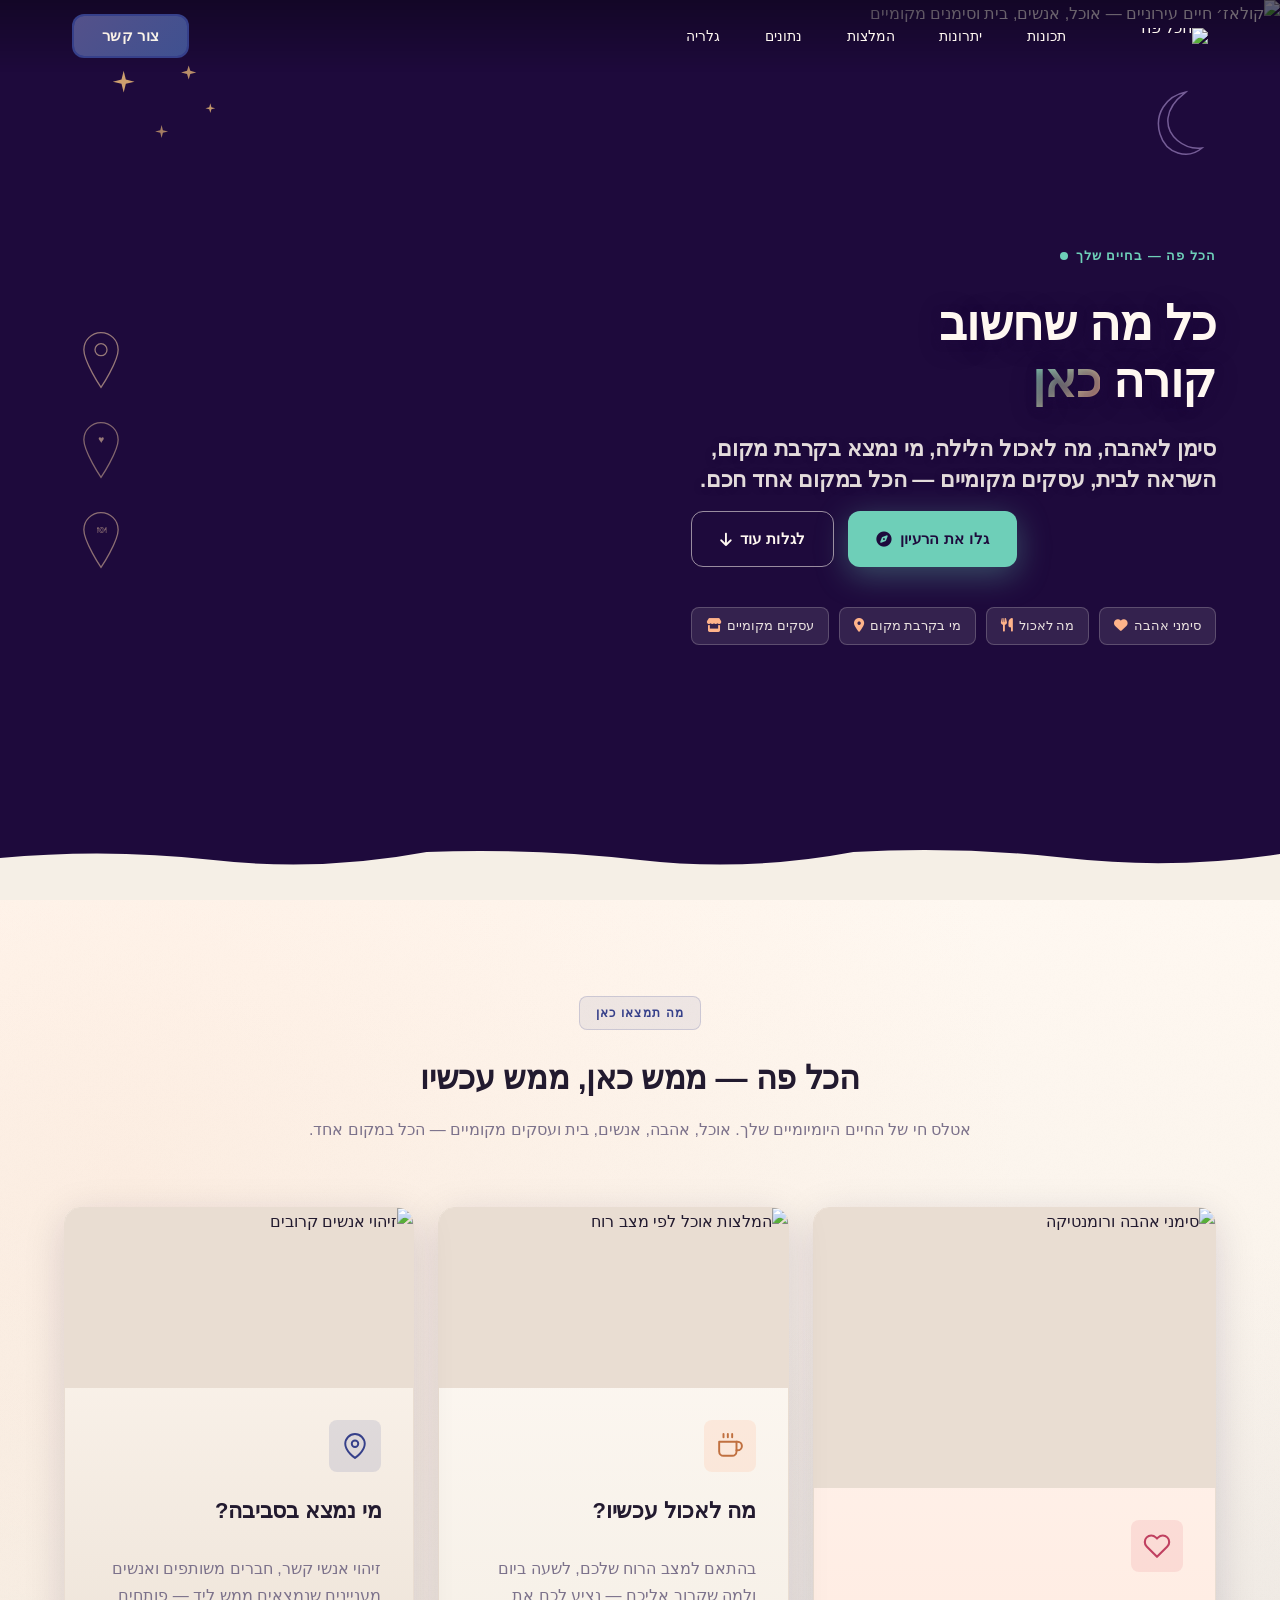
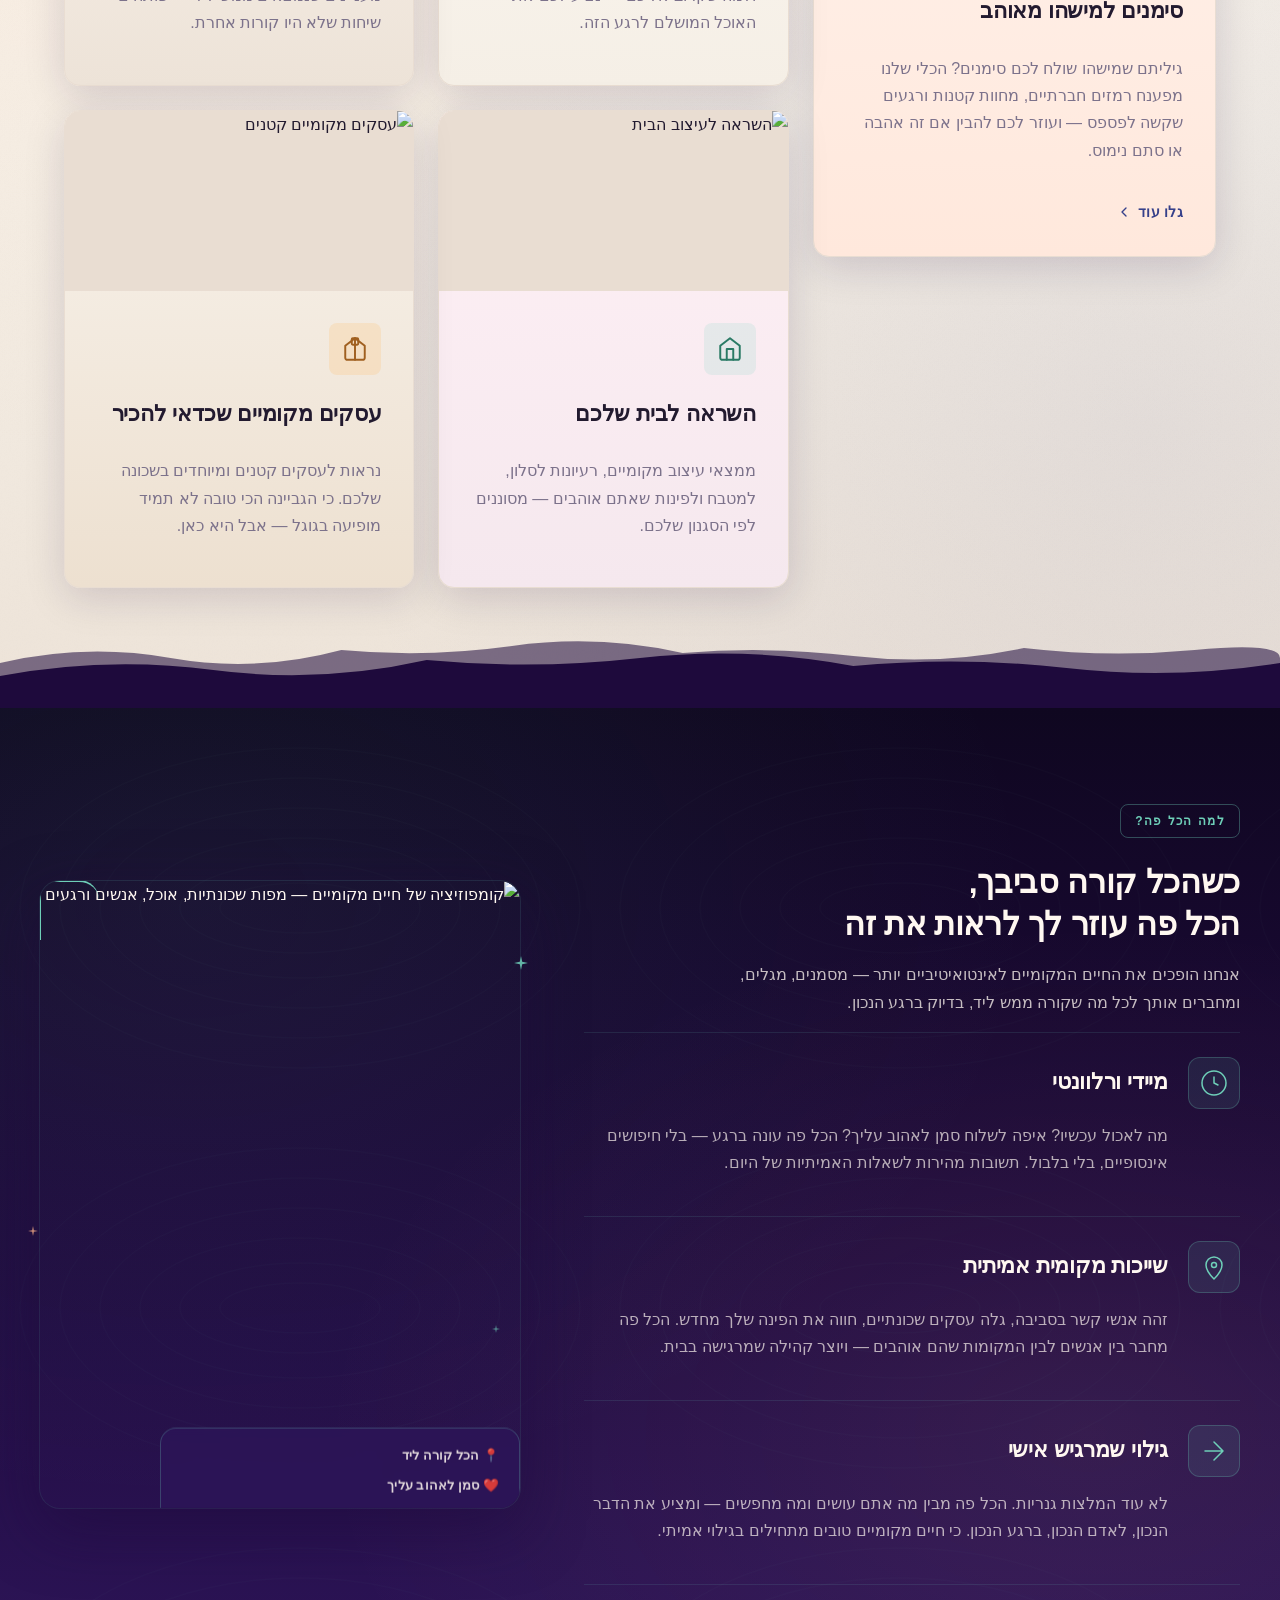
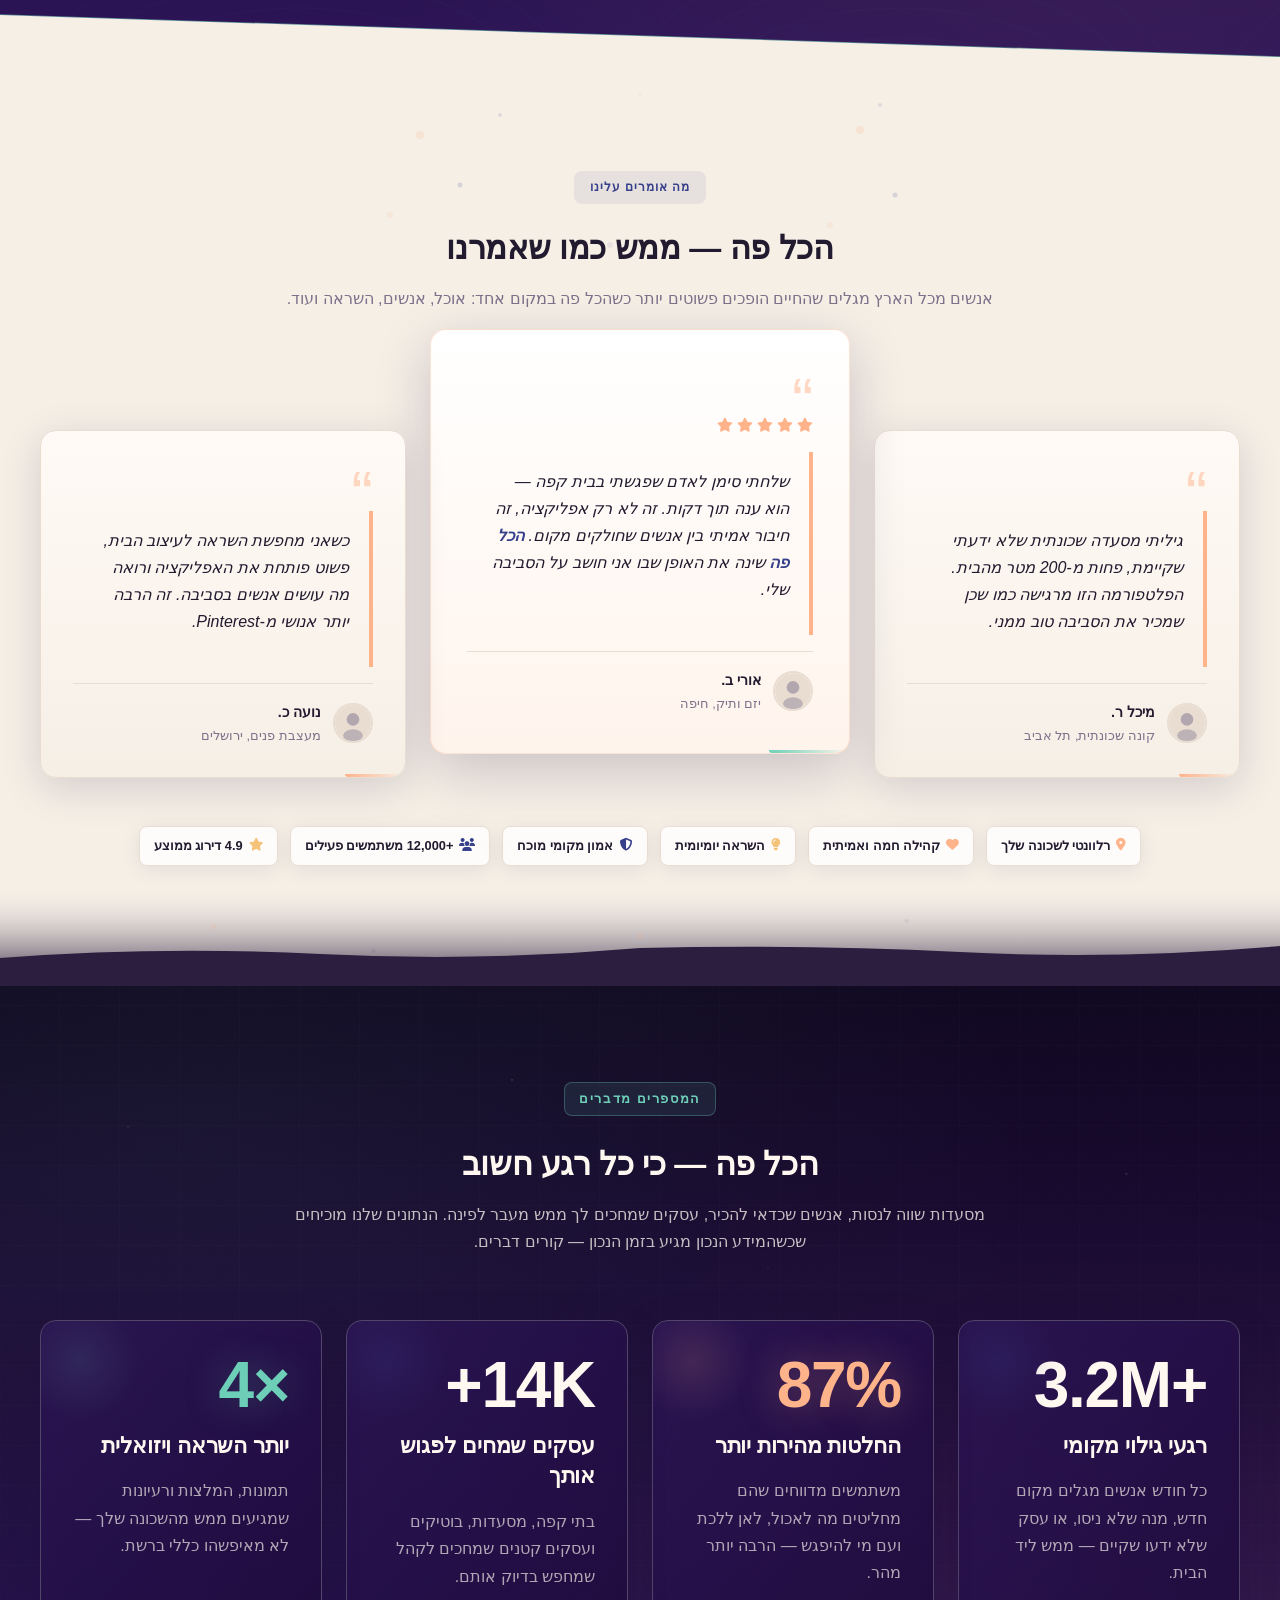
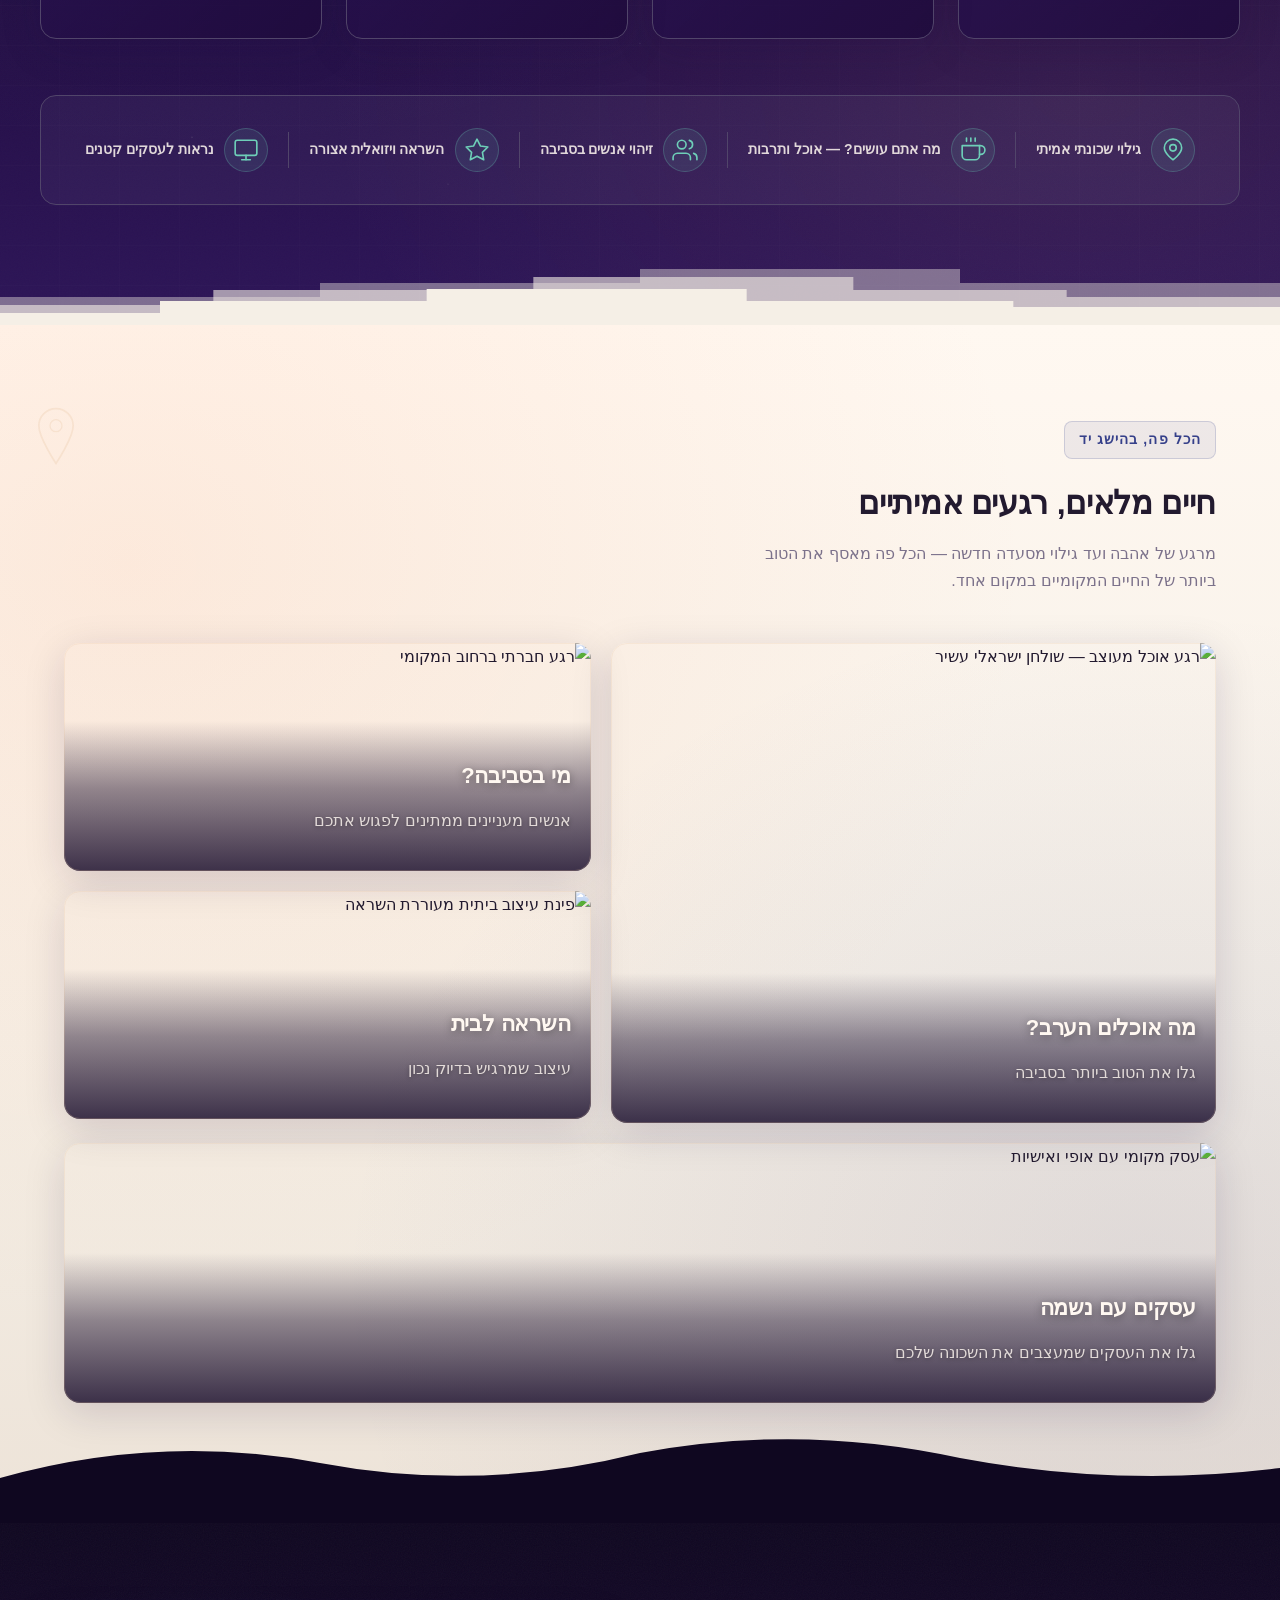
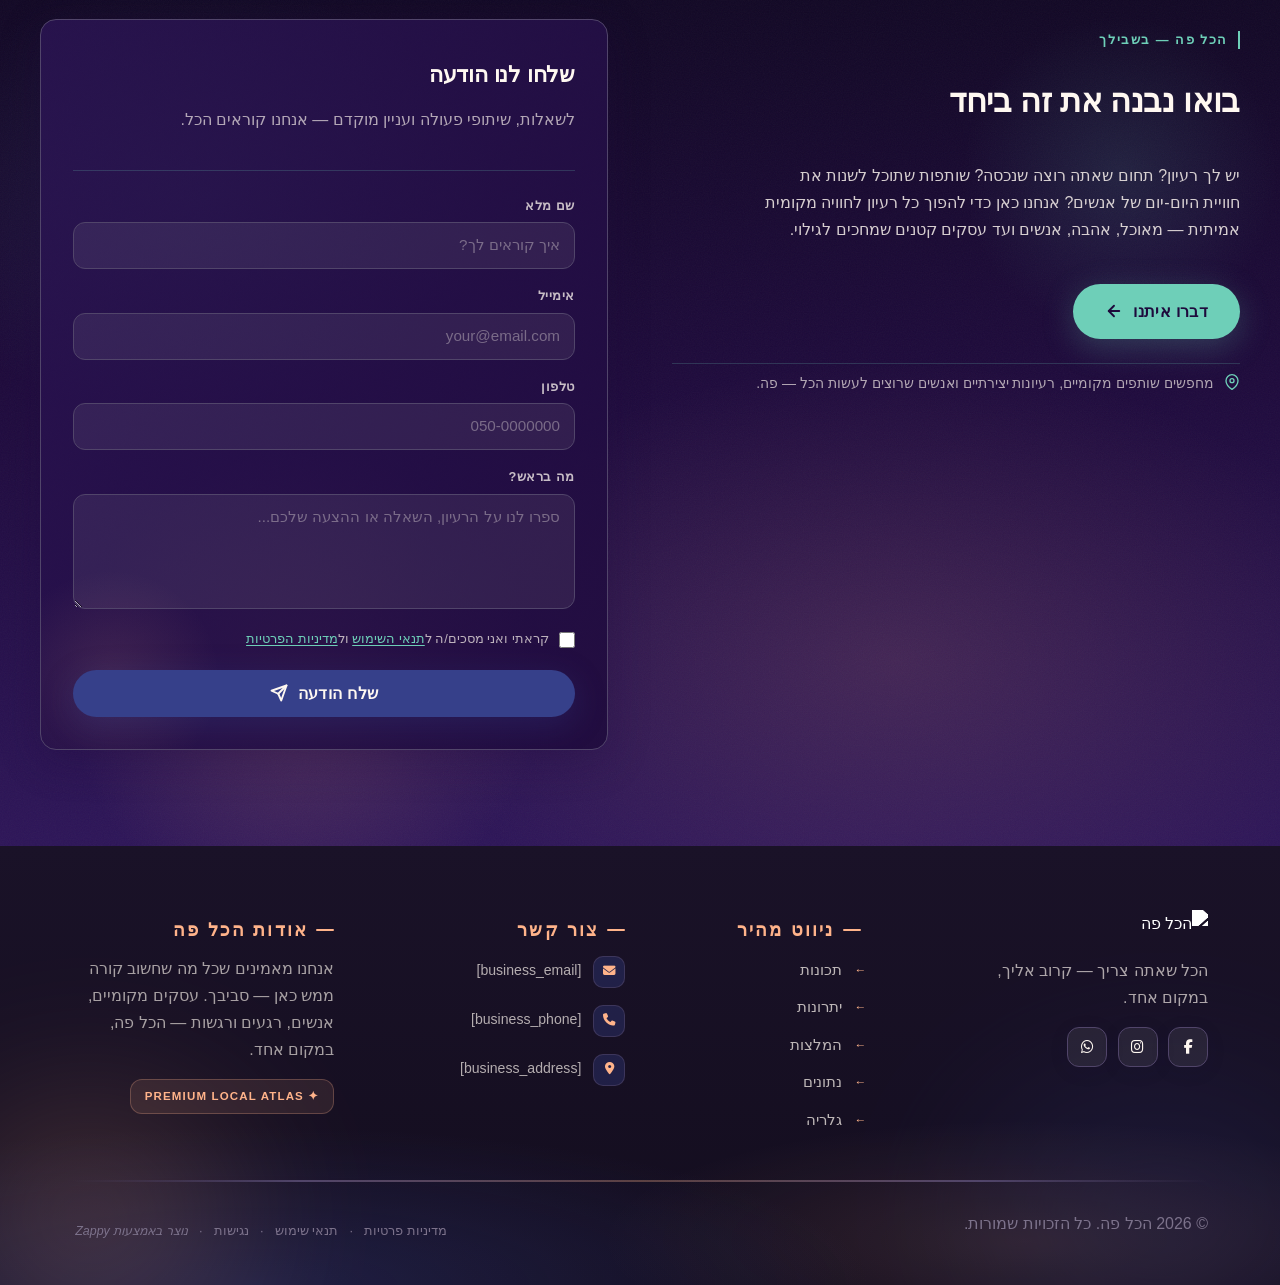
==== index.html @ 8e603d27 "Background sync: Progressive GitHub Sync" ====
<!DOCTYPE html>
<html lang="he" dir="rtl">
<head>
    <meta charset="UTF-8">
    <meta name="viewport" content="width=device-width, initial-scale=1.0">
    <meta name="robots" content="index, follow">
    <title>הכל פה — הכל פה</title>
    <meta name="description" content="אתר להכל
סימן למישהו מאוהב,מה לאכול,זיהוי אנשי קשר במקום וכ&#39;. אני רוצה שאתה תיצור עוד ותציע לי תוך כדי רעיונות">
    <meta name="keywords" content="הכל פה, אוכל?, מה אתם עושים?">
    
    <!-- Favicons -->
    <link rel="icon" type="image/x-icon" href="/assets/favicon.ico">
    <link rel="icon" type="image/png" sizes="16x16" href="/assets/favicon-16x16.png">
    <link rel="icon" type="image/png" sizes="32x32" href="/assets/favicon-32x32.png">
    <link rel="icon" type="image/png" sizes="48x48" href="/assets/favicon-48x48.png">
    <link rel="icon" type="image/png" sizes="192x192" href="/assets/favicon-192x192.png">
    <link rel="icon" type="image/png" sizes="512x512" href="/assets/favicon-512x512.png">
    <link rel="apple-touch-icon" href="/assets/apple-touch-icon.png">
    <!-- Zappy Analytics -->
<script>
(function() {
  'use strict';
  
  // Configuration
  var config = {
    websiteId: '3ecb9924-4bbe-4859-95a1-dbf3483f1b1d',
    apiUrl: 'https://api.zappy5.com/api/analytics/track',
    sessionDuration: 30 * 60 * 1000, // 30 minutes
    visitorDuration: 30 * 24 * 60 * 60 * 1000, // 30 days
    trackPageViews: true,
    trackClicks: true,
    trackFormSubmissions: true
  };
  
  // Generate or retrieve persistent visitor ID (30 days)
  function getVisitorId() {
    var visitorKey = 'zappy_visitor_' + config.websiteId;
    var visitor = null;
    
    try {
      visitor = localStorage.getItem(visitorKey);
      if (visitor) {
        var visitorData = JSON.parse(visitor);
        var now = Date.now();
        
        // Check if visitor ID is still valid (30 days)
        if (now - visitorData.created < config.visitorDuration) {
          // Update last seen timestamp
          visitorData.lastSeen = now;
          localStorage.setItem(visitorKey, JSON.stringify(visitorData));
          return visitorData.id;
        }
      }
    } catch (e) {
      console.warn('Zappy Analytics: LocalStorage not available');
    }
    
    // Generate new visitor ID
    var newVisitorId = 'zv_' + Date.now() + '_' + Math.random().toString(36).substr(2, 9);
    
    try {
      localStorage.setItem(visitorKey, JSON.stringify({
        id: newVisitorId,
        created: Date.now(),
        lastSeen: Date.now()
      }));
    } catch (e) {
      // Continue without local storage
    }
    
    return newVisitorId;
  }
  
  // Generate or retrieve session ID (30 minutes)
  function getSessionId() {
    var sessionKey = 'zappy_session_' + config.websiteId;
    var session = null;
    
    try {
      session = sessionStorage.getItem(sessionKey);
      if (session) {
        var sessionData = JSON.parse(session);
        var now = Date.now();
        
        // Check if session is still valid
        if (now - sessionData.timestamp < config.sessionDuration) {
          // Update timestamp
          sessionData.timestamp = now;
          sessionStorage.setItem(sessionKey, JSON.stringify(sessionData));
          return sessionData.id;
        }
      }
    } catch (e) {
      console.warn('Zappy Analytics: SessionStorage not available');
    }
    
    // Generate new session ID
    var newSessionId = 'zs_' + Date.now() + '_' + Math.random().toString(36).substr(2, 9);
    
    try {
      sessionStorage.setItem(sessionKey, JSON.stringify({
        id: newSessionId,
        timestamp: Date.now()
      }));
    } catch (e) {
      // Continue without session storage
    }
    
    return newSessionId;
  }
  
  var visitorId = getVisitorId();
  var sessionId = getSessionId();
  
  // Track an event
  function trackEvent(eventType, data) {
    data = data || {};
    
    var eventData = {
      website_id: config.websiteId,
      event_type: eventType,
      page_path: window.location.pathname,
      referrer: document.referrer || 'direct',
      visitor_id: visitorId,
      session_id: sessionId,
      metadata: data
    };
    
    // Use sendBeacon if available (better for page unload events)
    if (navigator.sendBeacon) {
      var blob = new Blob([JSON.stringify(eventData)], { type: 'application/json' });
      navigator.sendBeacon(config.apiUrl, blob);
    } else {
      // Fallback to fetch
      fetch(config.apiUrl, {
        method: 'POST',
        headers: {
          'Content-Type': 'application/json'
        },
        body: JSON.stringify(eventData),
        keepalive: true
      }).catch(function(error) {
        console.warn('Zappy Analytics: Failed to track event', error);
      });
    }
  }
  
  // Track page view
  if (config.trackPageViews) {
    trackEvent('pageview', {
      title: document.title,
      url: window.location.href
    });
  }
  
  // Track clicks on important elements
  if (config.trackClicks) {
    document.addEventListener('click', function(e) {
      var target = e.target;
      
      // Track button clicks (counted as actions)
      if (target.tagName === 'BUTTON' || target.closest('button')) {
        var button = target.tagName === 'BUTTON' ? target : target.closest('button');
        trackEvent('click', {
          element: 'button',
          text: button.textContent.trim().substring(0, 100),
          id: button.id || null,
          class: button.className || null
        });
      }
      
      // Track link clicks (navigation - not counted as actions)
      else if (target.tagName === 'A' || target.closest('a')) {
        var link = target.tagName === 'A' ? target : target.closest('a');
        trackEvent('navigation', {
          element: 'link',
          text: link.textContent.trim().substring(0, 100),
          href: link.href,
          external: link.hostname !== window.location.hostname
        });
      }
    }, true);
  }
  
  // Track form submissions
  if (config.trackFormSubmissions) {
    document.addEventListener('submit', function(e) {
      var form = e.target;
      
      trackEvent('form_submit', {
        form_id: form.id || null,
        form_name: form.name || null,
        form_action: form.action || null,
        form_method: form.method || 'GET'
      });
    }, true);
  }
  
  // Track time on page (send on page unload)
  var pageLoadTime = Date.now();
  
  window.addEventListener('beforeunload', function() {
    var timeOnPage = Math.floor((Date.now() - pageLoadTime) / 1000); // in seconds
    
    trackEvent('page_unload', {
      time_on_page: timeOnPage,
      page_path: window.location.pathname
    });
  });
  
  // Expose tracking function globally for custom events
  window.zappyAnalytics = {
    track: trackEvent,
    getVisitorId: function() { return visitorId; },
    getSessionId: function() { return sessionId; }
  };
  
})();
</script>
<!-- End Zappy Analytics -->
    <meta property="og:title" content="הכל פה — הכל פה">
    <meta property="og:description" content="אתר להכל
סימן למישהו מאוהב,מה לאכול,זיהוי אנשי קשר במקום וכ&#39;. אני רוצה שאתה תיצור עוד ותציע לי תוך כדי רעיונות">
    <meta name="twitter:card" content="summary_large_image">
    <meta name="twitter:title" content="הכל פה — הכל פה">
    <meta name="twitter:description" content="אתר להכל
סימן למישהו מאוהב,מה לאכול,זיהוי אנשי קשר במקום וכ&#39;. אני רוצה שאתה תיצור עוד ותציע לי תוך כדי רעיונות">
    <meta property="og:type" content="website">
  <meta property="og:locale" content="he_IL">
  
  
  
  
  
  <link rel="stylesheet" href="https://cdnjs.cloudflare.com/ajax/libs/font-awesome/6.4.0/css/all.min.css">

    <!-- Favicons -->
    <link rel="icon" type="image/x-icon" href="/assets/favicon.ico">
    <link rel="icon" type="image/png" sizes="16x16" href="/assets/favicon-16x16.png">
    <link rel="icon" type="image/png" sizes="32x32" href="/assets/favicon-32x32.png">
    <link rel="icon" type="image/png" sizes="48x48" href="/assets/favicon-48x48.png">
    <link rel="icon" type="image/png" sizes="192x192" href="/assets/favicon-192x192.png">
    <link rel="icon" type="image/png" sizes="512x512" href="/assets/favicon-512x512.png">
    <link rel="apple-touch-icon" href="/assets/apple-touch-icon.png">
    <!-- Cookie Consent -->
    <link rel="stylesheet" href="https://cdn.jsdelivr.net/npm/vanilla-cookieconsent@3/dist/cookieconsent.css">
    <script src="https://cdn.jsdelivr.net/npm/vanilla-cookieconsent@3/dist/cookieconsent.umd.js"></script>
    <!-- Mickidum Accessibility Toolbar -->
    <script src="https://cdn.jsdelivr.net/gh/mickidum/acc_toolbar/acctoolbar/acctoolbar.min.js"></script>
    <link rel="stylesheet" href="/styles.css">

    <style id="zappy-dropdown-submenu-styles">
      /* ========== DESKTOP DROPDOWN SUBMENU STYLES ========== */
      /* Base styles for dropdown submenus - parent must be positioned */
      .nav-menu li:has(.sub-menu), nav li:has(.sub-menu), .navbar li:has(.sub-menu), #navMenu li:has(.sub-menu) { position: relative; }
      /* Submenu base - hidden by default */
      .nav-menu .sub-menu, nav .sub-menu, .navbar .sub-menu, #navMenu .sub-menu { display: block !important; position: absolute !important; top: 100%; left: 0; min-width: 220px; background: white; border-radius: 8px; box-shadow: 0 8px 25px rgba(0,0,0,0.15); padding: 8px 0; opacity: 0; visibility: hidden; transform: translateY(10px); transition: all 0.3s ease; z-index: 1000; list-style: none; pointer-events: none; }
      /* CRITICAL: Desktop hover styles to show dropdown */
      .nav-menu li:hover > .sub-menu, nav li:hover > .sub-menu, .navbar li:hover > .sub-menu, #navMenu li:hover > .sub-menu { opacity: 1 !important; visibility: visible !important; transform: translateY(0) !important; pointer-events: auto !important; }
      /* Submenu item styling */
      .sub-menu li { list-style: none; margin: 0; padding: 0; }
      .sub-menu a { display: block !important; padding: 10px 16px !important; color: var(--text-dark, #333) !important; font-weight: 500; text-decoration: none; white-space: nowrap; transition: background-color 0.2s; }
      .sub-menu .zappy-nav-child > a { padding-left: 28px !important; font-size: 0.9em !important; opacity: 0.85 !important; }
      [dir="rtl"] .sub-menu .zappy-nav-child > a, html[lang="he"] .sub-menu .zappy-nav-child > a, html[lang="ar"] .sub-menu .zappy-nav-child > a { padding-left: 10px !important; padding-right: 28px !important; }
      .sub-menu .zappy-nav-parent > a { font-weight: 600 !important; }
      .sub-menu a:hover { background-color: #f5f5f5; }
      /* RTL (Hebrew/Arabic) dropdown positioning */
      [dir="rtl"] .nav-menu .sub-menu, [dir="rtl"] nav .sub-menu, [dir="rtl"] .navbar .sub-menu, html[lang="he"] .nav-menu .sub-menu, html[lang="he"] nav .sub-menu, html[lang="he"] .navbar .sub-menu, html[lang="ar"] .nav-menu .sub-menu, html[lang="ar"] nav .sub-menu, html[lang="ar"] .navbar .sub-menu { left: auto !important; right: 0 !important; }
      /* Hide empty dropdown menus (exclude catalog sub-menus that use <a> children instead of <li>) */
      .sub-menu:empty, .sub-menu:not(:has(li:not(.zappy-hidden-menu-item))):not(:has(> a)), .sub-menu:not(:has(li)):not(:has(> a)) { display: none !important; opacity: 0 !important; visibility: hidden !important; pointer-events: none !important; }
      /* Desktop: show submenu on Menu Group hover */
      li:has(.menu-group-title):hover > .sub-menu { opacity: 1 !important; visibility: visible !important; transform: translateY(0) !important; pointer-events: auto !important; }
      /* Menu Group title styling */
      .nav-menu > li > .menu-group-title, #navMenu > li > .menu-group-title { display: inline-block; padding: 0.5rem 1rem; cursor: default; user-select: none; }
      
      /* ========== MOBILE SUBMENU STYLES ========== */
      @media (max-width: 768px) {
        .nav-menu .sub-menu, nav .sub-menu, .navbar .sub-menu, #navMenu .sub-menu { position: static !important; transform: none !important; box-shadow: none !important; background: transparent !important; max-height: 0; overflow: hidden; opacity: 0; visibility: hidden; transition: max-height 0.3s ease, opacity 0.3s ease; padding: 0 !important; border-radius: 0 !important; }
        .navbar .sub-menu.mobile-expanded, .nav-menu .sub-menu.mobile-expanded, #navMenu .sub-menu.mobile-expanded { max-height: none !important; overflow-y: visible !important; opacity: 1 !important; visibility: visible !important; padding: 8px 0 8px 16px !important; }
        [dir="rtl"] .sub-menu.mobile-expanded, html[lang="he"] .sub-menu.mobile-expanded { padding: 8px 16px 8px 0 !important; }
        /* Disable hover behavior on mobile */
        .nav-menu li:hover > .sub-menu, nav li:hover > .sub-menu, .navbar li:hover > .sub-menu, #navMenu li:hover > .sub-menu { opacity: 0; visibility: hidden; pointer-events: none; }
        .nav-menu li > .sub-menu.mobile-expanded, nav li > .sub-menu.mobile-expanded, .navbar li > .sub-menu.mobile-expanded, #navMenu li > .sub-menu.mobile-expanded { opacity: 1 !important; visibility: visible !important; pointer-events: auto !important; }
        .nav-menu li:has(.sub-menu), nav li:has(.sub-menu), .navbar li:has(.sub-menu), #navMenu li:has(.sub-menu) { display: flex !important; flex-wrap: wrap !important; align-items: center !important; position: relative !important; min-height: 44px !important; }
        .nav-menu li:has(.sub-menu) > a, nav li:has(.sub-menu) > a, .navbar li:has(.sub-menu) > a, #navMenu li:has(.sub-menu) > a { flex: 1 !important; min-width: 0 !important; }
        .nav-menu li:has(.sub-menu) > .menu-group-title, nav li:has(.sub-menu) > .menu-group-title, .navbar li:has(.sub-menu) > .menu-group-title, #navMenu li:has(.sub-menu) > .menu-group-title { flex: 1 !important; min-width: 0 !important; padding: 0 !important; line-height: inherit !important; }
        .nav-menu li:has(.sub-menu) > .sub-menu, nav li:has(.sub-menu) > .sub-menu, .navbar li:has(.sub-menu) > .sub-menu, #navMenu li:has(.sub-menu) > .sub-menu { flex-basis: 100% !important; width: 100% !important; }
        .nav-menu li:has(.sub-menu) > a [class*="chevron"], .nav-menu li:has(.sub-menu) > a [class*="arrow"], .nav-menu li:has(.sub-menu) > a .fa-chevron-down, .nav-menu li:has(.sub-menu) > a .fa-angle-down, nav li:has(.sub-menu) > a [class*="chevron"], nav li:has(.sub-menu) > a [class*="arrow"], #navMenu li:has(.sub-menu) > a [class*="chevron"], #navMenu li:has(.sub-menu) > a [class*="arrow"] { display: none !important; visibility: hidden !important; }
        .mobile-submenu-toggle { display: flex !important; align-items: center !important; justify-content: center !important; width: 44px !important; height: auto !important; background: transparent !important; border: none !important; cursor: pointer !important; color: var(--text-dark) !important; position: static !important; flex-shrink: 0 !important; align-self: stretch !important; z-index: 2 !important; padding: 0 !important; margin: 0 !important; }
        .mobile-submenu-toggle::after { content: '' !important; width: 0 !important; height: 0 !important; border-left: 6px solid transparent !important; border-right: 6px solid transparent !important; border-top: 7px solid currentColor !important; transition: transform 0.3s ease !important; }
        .mobile-submenu-toggle.expanded::after { transform: rotate(180deg) !important; }
        .sub-menu a { padding: 10px 0 !important; display: block !important; color: var(--text-dark) !important; white-space: normal !important; }
        .sub-menu .zappy-nav-child > a { padding-left: 28px !important; font-size: 0.9em !important; opacity: 0.85 !important; }
        [dir="rtl"] .sub-menu .zappy-nav-child > a, html[lang="he"] .sub-menu .zappy-nav-child > a, html[lang="ar"] .sub-menu .zappy-nav-child > a { padding-left: 0 !important; padding-right: 28px !important; }
        .sub-menu .zappy-nav-parent > a { font-weight: 600 !important; }
        .nav-menu.active, #navMenu.active { max-width: 100vw !important; overflow-x: hidden !important; box-sizing: border-box !important; }
        .navbar .sub-menu li a, nav.navbar .sub-menu li a, .zappy-products-dropdown .sub-menu a { color: var(--text-dark) !important; }
      }
      @media (min-width: 769px) { .mobile-submenu-toggle { display: none !important; } }
    </style>

    <style id="zappy-widget-visibility">
      #mic-access-tool-general-button, .mic-access-tool-general-button,
      #mic-init-access-tool .mic-access-tool-general-button, #mic-init-access-tool #mic-access-tool-general-button,
      ._access-icon, #mic-access-tool-box, .mic-access-tool-box,
      #mic-init-access-tool #mic-access-tool-box, div[id*="mic-access-tool-box"], ._access-menu {
        display: none !important; visibility: hidden !important; opacity: 0 !important; pointer-events: none !important;
      }
    </style>
</head>
<body>

  <nav class="navbar" dir="rtl">
  <button class="mobile-toggle" id="mobileToggle" aria-label="Menu">
    <svg class="hamburger-icon" width="24" height="24" viewBox="0 0 24 24" fill="none">
      <path d="M3 12h18M3 6h18M3 18h18" stroke="currentColor" stroke-width="2" stroke-linecap="round"></path>
    </svg>
    <svg class="close-icon" width="24" height="24" viewBox="0 0 24 24" fill="none" style="display: none;">
      <path d="M18 6L6 18M6 6l12 12" stroke="currentColor" stroke-width="2" stroke-linecap="round"></path>
    </svg>
  </button>

  <button class="phone-header-btn" data-phone="[business_phone]" aria-label="Call">
    <svg width="20" height="20" viewBox="0 0 24 24" fill="currentColor">
      <path d="M22 16.92v3a2 2 0 0 1-2.18 2 19.79 19.79 0 0 1-8.63-3.07 19.5 19.5 0 0 1-6-6 19.79 19.79 0 0 1-3.07-8.67A2 2 0 0 1 4.11 2h3a2 2 0 0 1 2 1.72 12.84 12.84 0 0 0 .7 2.81 2 2 0 0 1-.45 2.11L8.09 9.91a16 16 0 0 0 6 6l1.27-1.27a2 2 0 0 1 2.11-.45 12.84 12.84 0 0 0 2.81.7A2 2 0 0 1 22 16.92z"></path>
    </svg>
  </button>

  <div class="nav-container">
    <div class="nav-right-group"><div class="nav-brand">
      <a href="/" class="logo-link">
        <img src="/assets/general-logo.webp" alt="הכל פה" class="logo">
      </a>
    </div><ul class="nav-menu" id="navMenu"><li><a href="#features">תכונות</a></li><li><a href="#benefits">יתרונות</a></li><li><a href="#testimonials">המלצות</a></li><li><a href="#stats">נתונים</a></li><li><a href="#gallery">גלריה</a></li></ul></div>

    

    <div class="nav-cta-container">
      <a href="#cta" class="nav-cta-btn">צור קשר</a>
    </div>
  </div>
</nav>
<script>

// Navbar Mobile Menu Toggle and Contrast Fix
(function() {
  // Use 'load' event instead of 'DOMContentLoaded' to ensure we run AFTER all other scripts
  window.addEventListener('load', function() {
    
    // FIX MOBILE BUTTON CONTRAST
    // Detect navbar background color and apply contrasting color to mobile buttons
    const navbar = document.querySelector('.navbar, nav, header');
    if (!navbar) {
      console.log('[Navbar] Navbar element not found');
      return;
    }
    
    // DECLARE VARIABLES EARLY to avoid Temporal Dead Zone errors
    // These are used in multiple places below
    let mobileToggle = document.getElementById('mobileToggle') ||
                       document.querySelector('.mobile-toggle') ||
                       document.querySelector('.hamburger') ||
                       document.querySelector('.hamburger-menu') ||
                       document.querySelector('.menu-toggle') ||
                       document.querySelector('.burger-menu') ||
                       document.querySelector('[aria-label="Menu"]') ||
                       document.querySelector('[aria-label="תפריט"]');
    
    const phoneBtn = document.querySelector('.phone-header-btn');
    
    const computedStyle = window.getComputedStyle(navbar);
    let bgColor = computedStyle.backgroundColor;
    
    console.log('[Navbar] Initial navbar background:', bgColor);
    
    // Check if background is transparent or rgba with 0 alpha
    const isTransparent = bgColor === 'transparent' || 
                         bgColor === 'rgba(0, 0, 0, 0)' ||
                         (bgColor.startsWith('rgba') && bgColor.includes(', 0)'));
    
    if (isTransparent) {
      // Check for background-image or gradient
      const bgImage = computedStyle.backgroundImage;
      if (bgImage && bgImage !== 'none') {
        console.log('[Navbar] Navbar has background image/gradient, using dark text');
        bgColor = 'rgb(240, 240, 240)'; // Assume light background
      } else {
        // Transparent navbar - check body background
        const bodyBg = window.getComputedStyle(document.body).backgroundColor;
        console.log('[Navbar] Navbar transparent, using body background:', bodyBg);
        bgColor = bodyBg;
      }
    }
    
    // Calculate luminance to determine if background is light or dark
    const rgb = bgColor.match(/\d+/g);
    if (rgb && rgb.length >= 3) {
      const r = parseInt(rgb[0]);
      const g = parseInt(rgb[1]);
      const b = parseInt(rgb[2]);
      const luminance = (0.299 * r + 0.587 * g + 0.114 * b) / 255;
      
      // Mobile button colors are set by Claude's AI-generated CSS (same as .nav-menu a)
      // No dynamic color overrides needed - colors come from the generated navbar CSS
      console.log('[Navbar] Mobile button colors preserved from Claude CSS (luminance:', luminance.toFixed(2) + ')');
      
      // FIX ICON SIZES - Ensure SVGs are properly sized and visible
      // INJECT CRITICAL CSS TO OVERRIDE ANY CONFLICTING RULES
      const criticalCSS = document.createElement('style');
      criticalCSS.id = 'zappy-mobile-nav-fix';
      const htmlLang = document.documentElement.lang || 'en';
      const htmlDir = document.documentElement.dir || 'ltr';
      // Check both dir attribute AND lang for RTL detection
      // dir="rtl" is the most reliable indicator
      const isRTL = htmlDir === 'rtl' || htmlLang === 'he' || htmlLang === 'ar';
      
      criticalCSS.textContent = `
        /* Hide mobile buttons on desktop, show only on mobile */
        @media (min-width: 769px) {
          .mobile-toggle,
          .phone-header-btn {
            display: none !important;
          }
        }
        
        /* Show and position mobile buttons correctly on mobile */
        @media (max-width: 768px) {
          .mobile-toggle,
          .phone-header-btn {
            position: absolute !important;
            top: 50% !important;
            transform: translateY(-50%) !important;
            z-index: 1001 !important;
            display: flex !important;
            align-items: center !important;
            justify-content: center !important;
            width: 36px !important;
            height: 36px !important;
            border-radius: 50% !important;
            border: none !important;
            cursor: pointer !important;
            padding: 6px !important;
            background: none !important;
            color: var(--nav-text, var(--text-dark)) !important;
          }
          
          /* LTR positioning (default): hamburger LEFT, phone RIGHT */
          html:not([dir="rtl"]):not([lang="he"]):not([lang="ar"]) .mobile-toggle,
          html[dir="ltr"] .mobile-toggle {
            left: 12px !important;
            right: auto !important;
          }
          html:not([dir="rtl"]):not([lang="he"]):not([lang="ar"]) .phone-header-btn,
          html[dir="ltr"] .phone-header-btn {
            right: 12px !important;
            left: auto !important;
          }
          
          /* RTL positioning: hamburger RIGHT, phone LEFT */
          html[dir="rtl"] .mobile-toggle,
          html[lang="he"] .mobile-toggle,
          html[lang="ar"] .mobile-toggle {
            right: 12px !important;
            left: auto !important;
          }
          html[dir="rtl"] .phone-header-btn,
          html[lang="he"] .phone-header-btn,
          html[lang="ar"] .phone-header-btn {
            left: 12px !important;
            right: auto !important;
          }
          
          /* CRITICAL: Ensure nav-container has min-height on mobile */
          /* All children are positioned absolutely/fixed on mobile, so height:auto collapses to 0 */
          .nav-container {
            min-height: 70px !important;
            position: relative !important;
          }
          
          /* Ensure SVG icons are properly sized and inherit color */
          .mobile-toggle svg,
          .phone-header-btn svg {
            width: 24px !important;
            height: 24px !important;
            /* Don't force display - let JavaScript control hamburger/close toggle */
          }
          
          /* Reset nav-cta-container on mobile - remove desktop box-shadow/padding */
          /* that creates a visible ghost box when CTA button is hidden */
          .nav-cta-container {
            box-shadow: none !important;
            padding: 0 !important;
          }
          
          /* Hide nav-cta-container entirely on mobile when there's no lang-switcher */
          /* (only the CTA button is inside, and it's hidden on mobile) */
          .nav-cta-container:not(:has(.lang-switcher)) {
            display: none !important;
          }
          
          /* CRITICAL: Prevent hero image fade gradient from bleeding over headline text */
          /* The .image-fade-gradient has bottom: -30px (extends below parent) */
          /* On mobile stacked layout, this overlaps the h1 text below the image */
          .hero-image-column {
            overflow: hidden !important;
          }
          .image-fade-gradient {
            bottom: 0 !important;
          }
          
          /* Hide desktop language switcher on mobile - hamburger menu handles it */
          /* High specificity to override stored CSS */
          .lang-switcher,
          .nav-cta-container .lang-switcher,
          .nav-container .lang-switcher,
          .navbar .lang-switcher,
          .navbar .nav-cta-container .lang-switcher {
            display: none !important;
          }
        }
      `;
      
      // Remove existing fix if present and inject new one
      const existing = document.getElementById('zappy-mobile-nav-fix');
      if (existing) existing.remove();
      document.head.appendChild(criticalCSS);
      
      console.log('[Navbar] Critical CSS injected for mobile nav positioning');
      
      // ONLY apply inline positioning styles on mobile viewport
      // On desktop, the CSS handles hiding these buttons with display: none
      // Inline styles were breaking desktop layout by overriding CSS
      const isMobileViewport = window.innerWidth <= 768;
      
      if (mobileToggle) {
        // Icon sizing applies to all viewports for consistency
        const hamburgerIcon = mobileToggle.querySelector('.hamburger-icon');
        const closeIcon = mobileToggle.querySelector('.close-icon');
        
        if (hamburgerIcon) {
          hamburgerIcon.style.setProperty('width', '24px', 'important');
          hamburgerIcon.style.setProperty('height', '24px', 'important');
          hamburgerIcon.style.setProperty('display', 'block', 'important'); // Show hamburger by default
        }
        if (closeIcon) {
          closeIcon.style.setProperty('width', '24px', 'important');
          closeIcon.style.setProperty('height', '24px', 'important');
          closeIcon.style.setProperty('display', 'none', 'important'); // Hide close icon by default
        }
        
        // ONLY set positioning inline styles on mobile
        if (isMobileViewport) {
          mobileToggle.style.setProperty('position', 'absolute', 'important');
          mobileToggle.style.setProperty('top', '50%', 'important');
          mobileToggle.style.setProperty('transform', 'translateY(-50%)', 'important');
          mobileToggle.style.setProperty('z-index', '1001', 'important');
          
          // Clear any inline left/right so CSS can take over based on html[dir]
          mobileToggle.style.removeProperty('left');
          mobileToggle.style.removeProperty('right');
          
          console.log('[Navbar] Mobile toggle positioning applied (mobile viewport)');
        } else {
          // On desktop, clear any positioning styles to let CSS handle it
          mobileToggle.style.removeProperty('position');
          mobileToggle.style.removeProperty('top');
          mobileToggle.style.removeProperty('transform');
          mobileToggle.style.removeProperty('z-index');
          mobileToggle.style.removeProperty('left');
          mobileToggle.style.removeProperty('right');
          console.log('[Navbar] Desktop viewport - cleared mobile toggle inline positioning');
        }
      }
      
      if (phoneBtn) {
        // Icon sizing applies to all viewports
        const phoneIcon = phoneBtn.querySelector('svg');
        if (phoneIcon) {
          phoneIcon.style.width = '24px';
          phoneIcon.style.height = '24px';
          phoneIcon.setAttribute('width', '24');
          phoneIcon.setAttribute('height', '24');
        }
        
        // ONLY set positioning inline styles on mobile
        if (isMobileViewport) {
          phoneBtn.style.setProperty('position', 'absolute', 'important');
          phoneBtn.style.setProperty('top', '50%', 'important');
          phoneBtn.style.setProperty('transform', 'translateY(-50%)', 'important');
          phoneBtn.style.setProperty('z-index', '1001', 'important');
          
          // Clear any inline left/right so CSS can take over based on html[dir]
          phoneBtn.style.removeProperty('left');
          phoneBtn.style.removeProperty('right');
          
          console.log('[Navbar] Phone button positioning applied (mobile viewport)');
        } else {
          // On desktop, clear any positioning styles to let CSS handle it
          phoneBtn.style.removeProperty('position');
          phoneBtn.style.removeProperty('top');
          phoneBtn.style.removeProperty('transform');
          phoneBtn.style.removeProperty('z-index');
          phoneBtn.style.removeProperty('left');
          phoneBtn.style.removeProperty('right');
          console.log('[Navbar] Desktop viewport - cleared phone button inline positioning');
        }
      }
    } else {
      console.log('[Navbar] Could not parse background color:', bgColor);
    }
    
    // MOBILE MENU TOGGLE
    // Re-query in case DOM changed (mobileToggle already declared at top of function)
    mobileToggle = document.getElementById('mobileToggle') ||
                   document.querySelector('.mobile-toggle') ||
                   document.querySelector('.hamburger') ||
                   document.querySelector('.hamburger-menu') ||
                   document.querySelector('.menu-toggle') ||
                   document.querySelector('.burger-menu') ||
                   document.querySelector('[aria-label="Menu"]') ||
                   document.querySelector('[aria-label="תפריט"]');
    
    // EXPANDED SEARCH: Find nav menu by ID or class
    const navMenu = document.getElementById('navMenu') ||
                  document.querySelector('.nav-menu') ||
                  document.querySelector('.nav-links') ||
                  document.querySelector('nav ul:not(.submenu)');
    
    if (!mobileToggle || !navMenu) {
      console.log('[Navbar] Mobile toggle or menu not found:', { toggle: !!mobileToggle, menu: !!navMenu });
      return;
    }
    
    // Ensure navMenu has ID for CSS targeting
    if (!navMenu.id) {
      navMenu.id = 'navMenu';
    }
    
    console.log('[Navbar] Initializing mobile menu...');
    
    // Remove any existing event listeners by cloning the button
    const newToggle = mobileToggle.cloneNode(true);
    mobileToggle.parentNode.replaceChild(newToggle, mobileToggle);
    
    // Toggle menu on button click - use newToggle now
    newToggle.addEventListener('click', function(e) {
      e.preventDefault();
      e.stopPropagation();
      
      const hamburgerIcon = this.querySelector('.hamburger-icon');
      const closeIcon = this.querySelector('.close-icon');
      const isActive = navMenu.classList.contains('active');
      
      if (isActive) {
        // Close menu
        navMenu.classList.remove('active');
        if (hamburgerIcon) hamburgerIcon.style.setProperty('display', 'block', 'important');
        if (closeIcon) closeIcon.style.setProperty('display', 'none', 'important');
        document.body.style.overflow = '';
        console.log('[Navbar] Menu closed');
      } else {
        // Open menu
        navMenu.classList.add('active');
        if (hamburgerIcon) hamburgerIcon.style.setProperty('display', 'none', 'important');
        if (closeIcon) closeIcon.style.setProperty('display', 'block', 'important');
        document.body.style.overflow = 'hidden';
        console.log('[Navbar] Menu opened');
      }
    });
    
    // Close menu when clicking nav links (but NOT dropdown toggles)
    const navLinks = navMenu.querySelectorAll('a');
    navLinks.forEach(function(link) {
      link.addEventListener('click', function() {
        // Don't close if it's a dropdown child (unless it's a real navigation link)
        if (this.getAttribute('href') === '#') return;
        
        const hamburgerIcon = newToggle.querySelector('.hamburger-icon');
        const closeIcon = newToggle.querySelector('.close-icon');
        
        navMenu.classList.remove('active');
        if (hamburgerIcon) hamburgerIcon.style.setProperty('display', 'block', 'important');
        if (closeIcon) closeIcon.style.setProperty('display', 'none', 'important');
        document.body.style.overflow = '';
        console.log('[Navbar] Menu closed (link clicked)');
      });
    });
    
    // DROPDOWN MENU TOGGLE (for mobile and touch devices)
    var dropdownToggles = navMenu.querySelectorAll('.dropdown-toggle');
    dropdownToggles.forEach(function(toggle) {
      toggle.addEventListener('click', function(e) {
        e.preventDefault();
        e.stopPropagation();
        var parent = this.closest('.nav-dropdown');
        if (!parent) return;
        
        // Close other open dropdowns at the same level
        var siblings = parent.parentNode.querySelectorAll('.nav-dropdown.open');
        siblings.forEach(function(sib) {
          if (sib !== parent) sib.classList.remove('open');
        });
        
        parent.classList.toggle('open');
        console.log('[Navbar] Dropdown toggled:', parent.classList.contains('open') ? 'open' : 'closed');
      });
    });
    
    // Close dropdowns when clicking outside
    document.addEventListener('click', function(e) {
      if (!e.target.closest('.nav-dropdown')) {
        var openDropdowns = document.querySelectorAll('.nav-dropdown.open');
        openDropdowns.forEach(function(dd) { dd.classList.remove('open'); });
      }
    });
    
    console.log('[Navbar] Dropdown handlers initialized for ' + dropdownToggles.length + ' dropdowns');
    
    // Phone button functionality (phoneBtn already declared at top of function)
    if (phoneBtn) {
      phoneBtn.addEventListener('click', function() {
        // Get phone number from placeholder in page or use default
        const phoneLinks = document.querySelectorAll('a[href^="tel:"]');
        const phoneNumber = phoneLinks.length > 0 
          ? phoneLinks[0].getAttribute('href').replace('tel:', '')
          : '[business_phone]';
        
        window.location.href = 'tel:' + phoneNumber;
        console.log('[Navbar] Phone button clicked');
      });
    }
    
    console.log('[Navbar] Mobile menu initialized successfully');
    
    // === WHATSAPP BUTTON VISIBILITY FIX ===
    // Ensure WhatsApp floating button is hidden on desktop and visible on mobile
    // IMPORTANT: Only target the floating button by its class, NOT generic wa.me links
    const handleWhatsAppVisibility = function() {
      const whatsappBtn = document.querySelector('.whatsapp-float');
      if (whatsappBtn) {
        const isDesktop = window.innerWidth >= 769;
        if (isDesktop) {
          whatsappBtn.style.setProperty('display', 'none', 'important');
          whatsappBtn.style.setProperty('visibility', 'hidden', 'important');
          whatsappBtn.style.setProperty('opacity', '0', 'important');
          whatsappBtn.style.setProperty('pointer-events', 'none', 'important');
          console.log('[WhatsApp] Button hidden on desktop');
        } else {
          whatsappBtn.style.removeProperty('display');
          whatsappBtn.style.removeProperty('visibility');
          whatsappBtn.style.removeProperty('opacity');
          whatsappBtn.style.removeProperty('pointer-events');
          console.log('[WhatsApp] Button visible on mobile');
        }
      }
    };
    
    // Run on load
    handleWhatsAppVisibility();
    
    // Run on resize with debouncing
    let resizeTimer;
    window.addEventListener('resize', function() {
      clearTimeout(resizeTimer);
      resizeTimer = setTimeout(handleWhatsAppVisibility, 100);
    });
  });
})();

</script>
  
  <main>
    <section id="hero" class="index-hero-section" data-layout-spec="בית-hero" dir="rtl" data-hero-type="fullscreen-scrim">

  <!-- Background Image Layer -->
  <div class="index-hero-bg-wrap" aria-hidden="true">
    <img data-hero-bg="true" class="index-hero-bg-img" data-placeholder="index-hero-image-1" data-context="Cinematic full-bleed collage of modern Israeli urban life: a vibrant city street at dusk with warm peach and indigo tones, showing a couple exchanging a note, street food vendors, people on phones discovering nearby locations, a cozy apartment window with home decor, and subtle map pin overlays — all blended into one rich, atmospheric realistic scene with a midnight plum-to-indigo color cast and warm peach highlights" width="1200" height="700" src="/assets/site-index-hero-image-1.webp" alt="קולאז׳ חיים עירוניים — אוכל, אנשים, בית וסימנים מקומיים">
  </div>

  <!-- Grain Texture Overlay -->
  <div class="index-hero-grain" aria-hidden="true"></div>

  <!-- Scrim Overlay -->
  <div class="index-hero-scrim" aria-hidden="true"></div>

  <!-- Decorative: Crescent Moon -->
  <svg class="index-hero-deco index-hero-deco--moon" aria-hidden="true" data-no-icon-edit="true" viewBox="0 0 80 80" fill="none" xmlns="http://www.w3.org/2000/svg">
    <path d="M50 12 C30 16, 18 34, 24 54 C30 74, 52 80, 66 68 C48 70, 30 56, 32 38 C34 22, 48 14, 50 12Z" stroke="#C4A8E8" stroke-width="1.5" fill="none" opacity="0.7"></path>
  </svg>

  <!-- Decorative: Sparkle Stars -->
  <svg class="index-hero-deco index-hero-deco--stars" aria-hidden="true" data-no-icon-edit="true" viewBox="0 0 120 120" fill="none" xmlns="http://www.w3.org/2000/svg">
    <path d="M20 10 L22 18 L30 20 L22 22 L20 30 L18 22 L10 20 L18 18Z" fill="#F5C27A" opacity="0.9"></path>
    <path d="M80 5 L81.5 10 L87 11.5 L81.5 13 L80 18 L78.5 13 L73 11.5 L78.5 10Z" fill="#F5C27A" opacity="0.8"></path>
    <path d="M55 60 L56.2 64.8 L61 66 L56.2 67.2 L55 72 L53.8 67.2 L49 66 L53.8 64.8Z" fill="#F5C27A" opacity="0.7"></path>
    <path d="M100 40 L101 43.5 L104.5 44.5 L101 45.5 L100 49 L99 45.5 L95.5 44.5 L99 43.5Z" fill="#F5C27A" opacity="0.85"></path>
  </svg>

  <!-- Decorative: Floating Location Pins -->
  <div class="index-hero-deco index-hero-deco--pins" aria-hidden="true">
    <svg viewBox="0 0 56 72" fill="none" xmlns="http://www.w3.org/2000/svg" class="index-hero-pin index-hero-pin--1">
      <path d="M28 4C16.95 4 8 12.95 8 24C8 38 28 68 28 68C28 68 48 38 48 24C48 12.95 39.05 4 28 4Z" stroke="#E8C4A0" stroke-width="1.5" fill="none" opacity="0.6"></path>
      <circle cx="28" cy="24" r="7" stroke="#E8C4A0" stroke-width="1.5" fill="none" opacity="0.6"></circle>
    </svg>
    <svg viewBox="0 0 56 72" fill="none" xmlns="http://www.w3.org/2000/svg" class="index-hero-pin index-hero-pin--2">
      <path d="M28 4C16.95 4 8 12.95 8 24C8 38 28 68 28 68C28 68 48 38 48 24C48 12.95 39.05 4 28 4Z" stroke="#E8C4A0" stroke-width="1.5" fill="none" opacity="0.5"></path>
      <text x="28" y="28" text-anchor="middle" font-size="12" fill="#E8C4A0" opacity="0.6">♥</text>
    </svg>
    <svg viewBox="0 0 56 72" fill="none" xmlns="http://www.w3.org/2000/svg" class="index-hero-pin index-hero-pin--3">
      <path d="M28 4C16.95 4 8 12.95 8 24C8 38 28 68 28 68C28 68 48 38 48 24C48 12.95 39.05 4 28 4Z" stroke="#E8C4A0" stroke-width="1.5" fill="none" opacity="0.55"></path>
      <text x="28" y="28" text-anchor="middle" font-size="11" fill="#E8C4A0" opacity="0.6">🍽</text>
    </svg>
  </div>

  <!-- Main Content -->
  <div class="index-hero-container">
    <div class="index-hero-content">

      <div class="index-hero-eyebrow">
        <span class="index-hero-dot"></span>
        <span>הכל פה — בחיים שלך</span>
      </div>

      <h1 class="index-hero-h1">כל מה שחשוב<br>קורה <em>כאן</em></h1>

      <h3 class="index-hero-subtitle">סימן לאהבה, מה לאכול הלילה, מי נמצא בקרבת מקום,<br class="index-hero-br"> השראה לבית, עסקים מקומיים — הכל במקום אחד חכם.</h3>

      <div class="index-hero-ctas">
        <a href="#contact" class="index-hero-btn-primary">
          <i class="fa-solid fa-compass" aria-hidden="true"></i>
          גלו את הרעיון
        </a>
        <a href="#features" class="index-hero-btn-secondary">
          <i class="fa-solid fa-arrow-down" aria-hidden="true"></i>
          לגלות עוד
        </a>
      </div>

      <div class="index-hero-signals">
        <div class="index-hero-signal">
          <i class="fa-solid fa-heart" aria-hidden="true"></i>
          <span>סימני אהבה</span>
        </div>
        <div class="index-hero-signal">
          <i class="fa-solid fa-utensils" aria-hidden="true"></i>
          <span>מה לאכול</span>
        </div>
        <div class="index-hero-signal">
          <i class="fa-solid fa-location-dot" aria-hidden="true"></i>
          <span>מי בקרבת מקום</span>
        </div>
        <div class="index-hero-signal">
          <i class="fa-solid fa-store" aria-hidden="true"></i>
          <span>עסקים מקומיים</span>
        </div>
      </div>

    </div>
  </div>

  <!-- Bottom Divider -->
  <div class="index-hero-divider-wrapper">
    <svg data-no-icon-edit="true" aria-hidden="true" viewBox="0 0 1440 90" preserveAspectRatio="none" xmlns="http://www.w3.org/2000/svg">
      <path d="M0,90 L0,48 Q120,38 240,50 T480,42 Q600,38 720,50 T960,42 Q1080,36 1200,48 T1440,44 L1440,90 Z" fill="#F5EFE6"></path>
    </svg>
  </div>

</section>

<section id="features" class="index-features-section" data-layout-spec="בית-features" dir="rtl">
  <!-- Grain texture overlay -->
  <div class="index-features-grain" aria-hidden="true"></div>

  <!-- Intro block -->
  <div class="index-features-container">
    <div class="index-features-intro">
      <span class="index-features-eyebrow">מה תמצאו כאן</span>
      <h2 class="index-features-title">הכל פה — ממש כאן, ממש עכשיו</h2>
      <p class="index-features-subtitle">אטלס חי של החיים היומיומיים שלך. אוכל, אהבה, אנשים, בית ועסקים מקומיים — הכל במקום אחד.</p>
    </div>

    <!-- Mosaic grid -->
    <div class="index-features-mosaic">

      <!-- Card 1 — Large, spans 2 rows (love signals) -->
      <article class="index-features-card index-features-card--large index-features-card--blush">
        <div class="index-features-card-img-wrap">
          <img data-placeholder="index-features-image-1" data-context="Romantic love signal illustration: two people exchanging glances at a café, warm blush and ivory tones, editorial magazine style, symbolic heart motifs, soft grain texture, premium aesthetic" width="600" height="400" src="/assets/site-index-features-image-1.webp" alt="סימני אהבה ורומנטיקה">
        </div>
        <div class="index-features-card-body">
          <div class="index-features-icon-badge index-features-icon-badge--rose">
            <svg data-element-type="icon" data-icon-type="svg" xmlns="http://www.w3.org/2000/svg" width="28" height="28" viewBox="0 0 24 24" fill="none" stroke="currentColor" stroke-width="1.8" stroke-linecap="round" stroke-linejoin="round" aria-hidden="true"><path d="M20.84 4.61a5.5 5.5 0 0 0-7.78 0L12 5.67l-1.06-1.06a5.5 5.5 0 0 0-7.78 7.78l1.06 1.06L12 21.23l7.78-7.78 1.06-1.06a5.5 5.5 0 0 0 0-7.78z"></path></svg>
          </div>
          <h3 class="index-features-card-title">סימנים למישהו מאוהב</h3>
          <p class="index-features-card-text">גיליתם שמישהו שולח לכם סימנים? הכלי שלנו מפענח רמזים חברתיים, מחוות קטנות ורגעים שקשה לפספס — ועוזר לכם להבין אם זה אהבה או סתם נימוס.</p>
          <a href="#" class="index-features-card-link">גלו עוד <svg xmlns="http://www.w3.org/2000/svg" width="16" height="16" viewBox="0 0 24 24" fill="none" stroke="currentColor" stroke-width="2" stroke-linecap="round" stroke-linejoin="round" aria-hidden="true"><polyline points="15 18 9 12 15 6"></polyline></svg></a>
        </div>
      </article>

      <!-- Card 2 — Food -->
      <article class="index-features-card index-features-card--ivory">
        <div class="index-features-card-img-wrap index-features-card-img-wrap--sm">
          <img data-placeholder="index-features-image-2" data-context="Overhead flat-lay of a beautifully styled plate of food, warm ivory and terracotta tones, editorial food photography style, premium restaurant ambiance, symbolic fork and plate motifs" width="400" height="280" src="/assets/site-index-features-image-2.webp" alt="המלצות אוכל לפי מצב רוח">
        </div>
        <div class="index-features-card-body">
          <div class="index-features-icon-badge index-features-icon-badge--peach">
            <svg data-element-type="icon" data-icon-type="svg" xmlns="http://www.w3.org/2000/svg" width="26" height="26" viewBox="0 0 24 24" fill="none" stroke="currentColor" stroke-width="1.8" stroke-linecap="round" stroke-linejoin="round" aria-hidden="true"><path d="M18 8h1a4 4 0 0 1 0 8h-1"></path><path d="M2 8h16v9a4 4 0 0 1-4 4H6a4 4 0 0 1-4-4V8z"></path><line x1="6" y1="1" x2="6" y2="4"></line><line x1="10" y1="1" x2="10" y2="4"></line><line x1="14" y1="1" x2="14" y2="4"></line></svg>
          </div>
          <h3 class="index-features-card-title">מה לאכול עכשיו?</h3>
          <p class="index-features-card-text">בהתאם למצב הרוח שלכם, לשעה ביום ולמה שקרוב אליכם — נציע לכם את האוכל המושלם לרגע הזה.</p>
        </div>
      </article>

      <!-- Card 3 — Nearby people -->
      <article class="index-features-card index-features-card--warm">
        <div class="index-features-card-img-wrap index-features-card-img-wrap--sm">
          <img data-placeholder="index-features-image-3" data-context="Illustrated map view of a neighborhood with small person icons and location pins, warm plum and mint tones, premium editorial style, symbolic connection between people nearby, magazine atlas aesthetic" width="400" height="280" src="/assets/site-index-features-image-3.webp" alt="זיהוי אנשים קרובים">
        </div>
        <div class="index-features-card-body">
          <div class="index-features-icon-badge index-features-icon-badge--indigo">
            <svg data-element-type="icon" data-icon-type="svg" xmlns="http://www.w3.org/2000/svg" width="26" height="26" viewBox="0 0 24 24" fill="none" stroke="currentColor" stroke-width="1.8" stroke-linecap="round" stroke-linejoin="round" aria-hidden="true"><path d="M21 10c0 7-9 13-9 13s-9-6-9-13a9 9 0 0 1 18 0z"></path><circle cx="12" cy="10" r="3"></circle></svg>
          </div>
          <h3 class="index-features-card-title">מי נמצא בסביבה?</h3>
          <p class="index-features-card-text">זיהוי אנשי קשר, חברים משותפים ואנשים מעניינים שנמצאים ממש ליד — פותחים שיחות שלא היו קורות אחרת.</p>
        </div>
      </article>

      <!-- Card 4 — Home design -->
      <article class="index-features-card index-features-card--blush-light">
        <div class="index-features-card-img-wrap index-features-card-img-wrap--sm">
          <img data-placeholder="index-features-image-4" data-context="Elegant interior design inspiration mood board, warm ivory and sage tones, premium editorial magazine style, cozy living room with curated objects and plants, collectible printed guide aesthetic" width="400" height="280" src="/assets/site-index-features-image-4.webp" alt="השראה לעיצוב הבית">
        </div>
        <div class="index-features-card-body">
          <div class="index-features-icon-badge index-features-icon-badge--sage">
            <svg data-element-type="icon" data-icon-type="svg" xmlns="http://www.w3.org/2000/svg" width="26" height="26" viewBox="0 0 24 24" fill="none" stroke="currentColor" stroke-width="1.8" stroke-linecap="round" stroke-linejoin="round" aria-hidden="true"><path d="M3 9l9-7 9 7v11a2 2 0 0 1-2 2H5a2 2 0 0 1-2-2z"></path><polyline points="9 22 9 12 15 12 15 22"></polyline></svg>
          </div>
          <h3 class="index-features-card-title">השראה לבית שלכם</h3>
          <p class="index-features-card-text">ממצאי עיצוב מקומיים, רעיונות לסלון, למטבח ולפינות שאתם אוהבים — מסוננים לפי הסגנון שלכם.</p>
        </div>
      </article>

      <!-- Card 5 — Local businesses -->
      <article class="index-features-card index-features-card--ivory-deep">
        <div class="index-features-card-img-wrap index-features-card-img-wrap--sm">
          <img data-placeholder="index-features-image-5" data-context="Charming small local shop storefront with warm lighting, artisan products displayed in window, warm plum and peach tones, editorial premium style, hyperlocal neighborhood business discovery aesthetic" width="400" height="280" src="/assets/site-index-features-image-5.webp" alt="עסקים מקומיים קטנים">
        </div>
        <div class="index-features-card-body">
          <div class="index-features-icon-badge index-features-icon-badge--amber">
            <svg data-element-type="icon" data-icon-type="svg" xmlns="http://www.w3.org/2000/svg" width="26" height="26" viewBox="0 0 24 24" fill="none" stroke="currentColor" stroke-width="1.8" stroke-linecap="round" stroke-linejoin="round" aria-hidden="true"><path d="M3 9l9-7 9 7v11a2 2 0 0 1-2 2H5a2 2 0 0 1-2-2z"></path><rect x="9" y="2" width="6" height="6" rx="1"></rect><line x1="12" y1="2" x2="12" y2="22"></line></svg>
          </div>
          <h3 class="index-features-card-title">עסקים מקומיים שכדאי להכיר</h3>
          <p class="index-features-card-text">נראות לעסקים קטנים ומיוחדים בשכונה שלכם. כי הגביינה הכי טובה לא תמיד מופיעה בגוגל — אבל היא כאן.</p>
        </div>
      </article>

    </div>
  </div>

  <!-- Bottom wave divider -->
  <div class="index-features-divider-wrapper">
    <svg data-no-icon-edit="true" aria-hidden="true" viewBox="0 0 1200 100" preserveAspectRatio="none" xmlns="http://www.w3.org/2000/svg">
      <!-- Deeper indigo layer -->
      <path d="M0,100 L0,55 Q80,35 160,50 T320,42 Q400,50 480,38 T640,45 Q720,38 800,48 T960,40 Q1040,50 1120,42 T1200,50 L1200,100 Z" fill="#1E0A3C" opacity="0.55"></path>
      <!-- Main dark plum layer -->
      <path d="M0,100 L0,68 Q100,48 200,62 T400,52 Q500,62 600,50 T800,58 Q900,48 1000,60 T1200,55 L1200,100 Z" fill="#1E0A3C"></path>
    </svg>
  </div>
</section>

<section id="benefits" class="index-benefits-section" data-layout-spec="בית-benefits" dir="rtl">
  <!-- Topographic texture overlay -->
  <div class="index-benefits-section__topo-overlay" aria-hidden="true"></div>

  <div class="index-benefits-section__container">
    <!-- Content Column (START = RIGHT in RTL) -->
    <div class="index-benefits-section__content-col">
      <span class="index-benefits-section__eyebrow">למה הכל פה?</span>
      <h2 class="index-benefits-section__heading">כשהכל קורה סביבך,<br>הכל פה עוזר לך לראות את זה</h2>
      <p class="index-benefits-section__intro">אנחנו הופכים את החיים המקומיים לאינטואיטיביים יותר — מסמנים, מגלים, ומחברים אותך לכל מה שקורה ממש ליד, בדיוק ברגע הנכון.</p>

      <!-- Benefit Block 1 -->
      <article class="index-benefits-section__benefit">
        <div class="index-benefits-section__benefit-icon" aria-hidden="true">
          <svg width="28" height="28" viewBox="0 0 28 28" fill="none" xmlns="http://www.w3.org/2000/svg" data-element-type="icon" data-icon-type="svg">
            <circle cx="14" cy="14" r="12" stroke="#6ECFB8" stroke-width="1.5"></circle>
            <path d="M14 8v6l4 2" stroke="#6ECFB8" stroke-width="1.5" stroke-linecap="round" stroke-linejoin="round"></path>
          </svg>
        </div>
        <div class="index-benefits-section__benefit-body">
          <h3 class="index-benefits-section__benefit-title">מיידי ורלוונטי</h3>
          <p class="index-benefits-section__benefit-text">מה לאכול עכשיו? איפה לשלוח סמן לאהוב עליך? הכל פה עונה ברגע — בלי חיפושים אינסופיים, בלי בלבול. תשובות מהירות לשאלות האמיתיות של היום.</p>
        </div>
      </article>

      <!-- Benefit Block 2 -->
      <article class="index-benefits-section__benefit">
        <div class="index-benefits-section__benefit-icon" aria-hidden="true">
          <svg width="28" height="28" viewBox="0 0 28 28" fill="none" xmlns="http://www.w3.org/2000/svg" data-element-type="icon" data-icon-type="svg">
            <path d="M14 4C9.58 4 6 7.58 6 12c0 6 8 14 8 14s8-8 8-14c0-4.42-3.58-8-8-8z" stroke="#6ECFB8" stroke-width="1.5" stroke-linejoin="round"></path>
            <circle cx="14" cy="12" r="2.5" stroke="#6ECFB8" stroke-width="1.5"></circle>
          </svg>
        </div>
        <div class="index-benefits-section__benefit-body">
          <h3 class="index-benefits-section__benefit-title">שייכות מקומית אמיתית</h3>
          <p class="index-benefits-section__benefit-text">זהה אנשי קשר בסביבה, גלה עסקים שכונתיים, חווה את הפינה שלך מחדש. הכל פה מחבר בין אנשים לבין המקומות שהם אוהבים — ויוצר קהילה שמרגישה בבית.</p>
        </div>
      </article>

      <!-- Benefit Block 3 -->
      <article class="index-benefits-section__benefit">
        <div class="index-benefits-section__benefit-icon" aria-hidden="true">
          <svg width="28" height="28" viewBox="0 0 28 28" fill="none" xmlns="http://www.w3.org/2000/svg" data-element-type="icon" data-icon-type="svg">
            <path d="M5 14h18M14 5l9 9-9 9" stroke="#6ECFB8" stroke-width="1.5" stroke-linecap="round" stroke-linejoin="round"></path>
          </svg>
        </div>
        <div class="index-benefits-section__benefit-body">
          <h3 class="index-benefits-section__benefit-title">גילוי שמרגיש אישי</h3>
          <p class="index-benefits-section__benefit-text">לא עוד המלצות גנריות. הכל פה מבין מה אתם עושים ומה מחפשים — ומציע את הדבר הנכון, לאדם הנכון, ברגע הנכון. כי חיים מקומיים טובים מתחילים בגילוי אמיתי.</p>
        </div>
      </article>
    </div>

    <!-- Imagery Column (END = LEFT in RTL) -->
    <div class="index-benefits-section__image-col">
      <div class="index-benefits-section__image-frame">
        <!-- Decorative mint corner line -->
        <div class="index-benefits-section__frame-accent" aria-hidden="true"></div>

        <img data-placeholder="index-benefits-image-1" data-context="A tall illustrative editorial composition for a hyperlocal discovery app called Hakol Po. The image shows layered urban scenes: a stylized street map of an Israeli neighborhood with location pins, a close-up of colorful local street food (hummus, falafel, shakshuka), two people meeting and smiling outdoors in a city square, and subtle symbolic markers like hearts and stars floating above the scene. The mood is warm, vibrant, and community-focused. Deep midnight plum and indigo color tones blend with warm peach and mint accents. Illustrated/editorial style, premium magazine aesthetic." width="520" height="680" src="/assets/site-index-benefits-image-1.webp" alt="קומפוזיציה של חיים מקומיים — מפות שכונתיות, אוכל, אנשים ורגעים" class="index-benefits-section__main-image">

        <!-- Translucent backplate peeking from bottom-end corner -->
        <div class="index-benefits-section__backplate" aria-hidden="true">
          <div class="index-benefits-section__backplate-inner">
            <span class="index-benefits-section__backplate-tag">📍 הכל קורה ליד</span>
            <span class="index-benefits-section__backplate-tag">❤️ סמן לאהוב עליך</span>
            <span class="index-benefits-section__backplate-tag">🍜 מה לאכול?</span>
          </div>
        </div>
      </div>

      <!-- Floating mint sparkle decorations -->
      <div class="index-benefits-section__sparkle index-benefits-section__sparkle--1" aria-hidden="true">
        <svg width="14" height="14" viewBox="0 0 14 14" fill="none" xmlns="http://www.w3.org/2000/svg" aria-hidden="true" data-no-icon-edit="true">
          <path d="M7 0L8.2 5.8L14 7L8.2 8.2L7 14L5.8 8.2L0 7L5.8 5.8L7 0Z" fill="#6ECFB8" opacity="0.85"></path>
        </svg>
      </div>
      <div class="index-benefits-section__sparkle index-benefits-section__sparkle--2" aria-hidden="true">
        <svg width="10" height="10" viewBox="0 0 14 14" fill="none" xmlns="http://www.w3.org/2000/svg" aria-hidden="true" data-no-icon-edit="true">
          <path d="M7 0L8.2 5.8L14 7L8.2 8.2L7 14L5.8 8.2L0 7L5.8 5.8L7 0Z" fill="#FFB38A" opacity="0.75"></path>
        </svg>
      </div>
      <div class="index-benefits-section__sparkle index-benefits-section__sparkle--3" aria-hidden="true">
        <svg width="8" height="8" viewBox="0 0 14 14" fill="none" xmlns="http://www.w3.org/2000/svg" aria-hidden="true" data-no-icon-edit="true">
          <path d="M7 0L8.2 5.8L14 7L8.2 8.2L7 14L5.8 8.2L0 7L5.8 5.8L7 0Z" fill="#6ECFB8" opacity="0.6"></path>
        </svg>
      </div>
    </div>
  </div>

  <!-- Bottom angled divider with mint accent line -->
  <div class="index-benefits-divider-wrapper" aria-hidden="true">
    <svg data-no-icon-edit="true" aria-hidden="true" viewBox="0 0 1200 90" preserveAspectRatio="none" xmlns="http://www.w3.org/2000/svg">
      <!-- Mint accent line tracing the angle -->
      <line x1="0" y1="30" x2="1200" y2="72" stroke="#6ECFB8" stroke-width="1.5" opacity="0.6"></line>
      <!-- Fill bottom to match next light section -->
      <path d="M0,90 L0,30 L1200,72 L1200,90 Z" fill="#F5EFE6"></path>
    </svg>
  </div>
</section>

<section id="testimonials" class="index-testimonials-section" dir="rtl" data-layout-spec="בית-testimonials">
  <!-- Decorative map dots -->
  <div class="tst-map-dots" aria-hidden="true">
    <svg data-no-icon-edit="true" aria-hidden="true" viewBox="0 0 600 200" xmlns="http://www.w3.org/2000/svg" preserveAspectRatio="xMidYMid meet">
      <circle cx="80" cy="60" r="4" fill="var(--accent)" opacity="0.25"></circle>
      <circle cx="120" cy="110" r="2.5" fill="var(--primary)" opacity="0.2"></circle>
      <circle cx="50" cy="140" r="3" fill="var(--accent)" opacity="0.18"></circle>
      <circle cx="160" cy="40" r="2" fill="var(--primary)" opacity="0.15"></circle>
      <circle cx="520" cy="55" r="4" fill="var(--accent)" opacity="0.25"></circle>
      <circle cx="555" cy="120" r="2.5" fill="var(--primary)" opacity="0.2"></circle>
      <circle cx="490" cy="150" r="3" fill="var(--accent)" opacity="0.18"></circle>
      <circle cx="540" cy="30" r="2" fill="var(--primary)" opacity="0.15"></circle>
      <circle cx="300" cy="20" r="2" fill="var(--accent)" opacity="0.12"></circle>
      <circle cx="270" cy="170" r="3" fill="var(--primary)" opacity="0.1"></circle>
    </svg>
  </div>

  <div class="tst-container">
    <!-- Header -->
    <header class="tst-header">
      <span class="tst-label">מה אומרים עלינו</span>
      <h2 class="tst-heading">הכל פה — ממש כמו שאמרנו</h2>
      <p class="tst-intro">אנשים מכל הארץ מגלים שהחיים הופכים פשוטים יותר כשהכל פה במקום אחד: אוכל, אנשים, השראה ועוד.</p>
    </header>

    <!-- Cards Row -->
    <div class="tst-cards-row">
      <!-- Card 1 - side card -->
      <article class="tst-card tst-card--side">
        <div class="tst-quote-mark" aria-hidden="true">“</div>
        <blockquote class="tst-quote">
          <p>גיליתי מסעדה שכונתית שלא ידעתי שקיימת, פחות מ-200 מטר מהבית. הפלטפורמה הזו מרגישה כמו שכן שמכיר את הסביבה טוב ממני.</p>
        </blockquote>
        <footer class="tst-card-footer">
          <div class="tst-avatar" aria-hidden="true">
            <svg data-element-type="icon" data-icon-type="svg" viewBox="0 0 40 40" xmlns="http://www.w3.org/2000/svg" width="40" height="40">
              <circle cx="20" cy="20" r="20" fill="var(--border-light)"></circle>
              <circle cx="20" cy="16" r="7" fill="var(--text-muted)" opacity="0.5"></circle>
              <ellipse cx="20" cy="34" rx="11" ry="7" fill="var(--text-muted)" opacity="0.4"></ellipse>
            </svg>
          </div>
          <div class="tst-author-info">
            <strong class="tst-author-name">מיכל ר.</strong>
            <span class="tst-author-role">קונה שכונתית, תל אביב</span>
          </div>
        </footer>
        <div class="tst-accent-stroke tst-accent-stroke--peach" aria-hidden="true"></div>
      </article>

      <!-- Card 2 - center card (featured) -->
      <article class="tst-card tst-card--center">
        <div class="tst-quote-mark" aria-hidden="true">“</div>
        <div class="tst-stars" aria-label="חמישה כוכבים">
          <i class="fas fa-star" aria-hidden="true"></i>
          <i class="fas fa-star" aria-hidden="true"></i>
          <i class="fas fa-star" aria-hidden="true"></i>
          <i class="fas fa-star" aria-hidden="true"></i>
          <i class="fas fa-star" aria-hidden="true"></i>
        </div>
        <blockquote class="tst-quote">
          <p>שלחתי סימן לאדם שפגשתי בבית קפה — הוא ענה תוך דקות. זה לא רק אפליקציה, זה חיבור אמיתי בין אנשים שחולקים מקום. <strong>הכל פה</strong> שינה את האופן שבו אני חושב על הסביבה שלי.</p>
        </blockquote>
        <footer class="tst-card-footer">
          <div class="tst-avatar" aria-hidden="true">
            <svg data-element-type="icon" data-icon-type="svg" viewBox="0 0 40 40" xmlns="http://www.w3.org/2000/svg" width="40" height="40">
              <circle cx="20" cy="20" r="20" fill="var(--border-light)"></circle>
              <circle cx="20" cy="16" r="7" fill="var(--text-muted)" opacity="0.5"></circle>
              <ellipse cx="20" cy="34" rx="11" ry="7" fill="var(--text-muted)" opacity="0.4"></ellipse>
            </svg>
          </div>
          <div class="tst-author-info">
            <strong class="tst-author-name">אורי ב.</strong>
            <span class="tst-author-role">יזם ותיק, חיפה</span>
          </div>
        </footer>
        <div class="tst-accent-stroke tst-accent-stroke--mint" aria-hidden="true"></div>
      </article>

      <!-- Card 3 - side card -->
      <article class="tst-card tst-card--side">
        <div class="tst-quote-mark" aria-hidden="true">“</div>
        <blockquote class="tst-quote">
          <p>כשאני מחפשת השראה לעיצוב הבית, פשוט פותחת את האפליקציה ורואה מה עושים אנשים בסביבה. זה הרבה יותר אנושי מ-Pinterest.</p>
        </blockquote>
        <footer class="tst-card-footer">
          <div class="tst-avatar" aria-hidden="true">
            <svg data-element-type="icon" data-icon-type="svg" viewBox="0 0 40 40" xmlns="http://www.w3.org/2000/svg" width="40" height="40">
              <circle cx="20" cy="20" r="20" fill="var(--border-light)"></circle>
              <circle cx="20" cy="16" r="7" fill="var(--text-muted)" opacity="0.5"></circle>
              <ellipse cx="20" cy="34" rx="11" ry="7" fill="var(--text-muted)" opacity="0.4"></ellipse>
            </svg>
          </div>
          <div class="tst-author-info">
            <strong class="tst-author-name">נועה כ.</strong>
            <span class="tst-author-role">מעצבת פנים, ירושלים</span>
          </div>
        </footer>
        <div class="tst-accent-stroke tst-accent-stroke--peach" aria-hidden="true"></div>
      </article>
    </div>

    <!-- Social Proof Badges -->
    <div class="tst-badges-row" aria-label="אותות אמון">
      <span class="tst-badge">
        <i class="fas fa-map-marker-alt" aria-hidden="true"></i>
        רלוונטי לשכונה שלך
      </span>
      <span class="tst-badge">
        <i class="fas fa-heart" aria-hidden="true"></i>
        קהילה חמה ואמיתית
      </span>
      <span class="tst-badge">
        <i class="fas fa-lightbulb" aria-hidden="true"></i>
        השראה יומיומית
      </span>
      <span class="tst-badge">
        <i class="fas fa-shield-alt" aria-hidden="true"></i>
        אמון מקומי מוכח
      </span>
      <span class="tst-badge">
        <i class="fas fa-users" aria-hidden="true"></i>
        +12,000 משתמשים פעילים
      </span>
      <span class="tst-badge">
        <i class="fas fa-star" aria-hidden="true"></i>
        4.9 דירוג ממוצע
      </span>
    </div>
  </div>

  <!-- Bottom gradient dissolve divider with map dots -->
  <div class="tst-bottom-divider" aria-hidden="true">
    <svg data-no-icon-edit="true" aria-hidden="true" viewBox="0 0 1200 100" preserveAspectRatio="none" xmlns="http://www.w3.org/2000/svg">
      <defs>
        <linearGradient id="tst-fade-grad" x1="0" y1="0" x2="0" y2="1">
          <stop offset="0%" stop-color="#F5EFE6" stop-opacity="0"></stop>
          <stop offset="100%" stop-color="#2B1E3F" stop-opacity="1"></stop>
        </linearGradient>
      </defs>
      <rect width="1200" height="100" fill="url(#tst-fade-grad)"></rect>
      <!-- Fading map dots -->
      <circle cx="200" cy="40" r="3" fill="var(--accent)" opacity="0.15"></circle>
      <circle cx="350" cy="65" r="2" fill="var(--primary)" opacity="0.1"></circle>
      <circle cx="600" cy="50" r="3.5" fill="var(--accent)" opacity="0.12"></circle>
      <circle cx="850" cy="35" r="2" fill="var(--primary)" opacity="0.08"></circle>
      <circle cx="1000" cy="70" r="3" fill="var(--accent)" opacity="0.1"></circle>
      <!-- Path fills the bottom -->
      <path d="M0,100 L0,72 Q150,60 300,68 T600,62 Q750,58 900,66 T1200,60 L1200,100 Z" fill="var(--bg-dark)"></path>
    </svg>
  </div>
</section>

<section id="stats" class="index-stats-section" data-layout-spec="בית-stats" dir="rtl">
  <!-- Background texture overlay -->
  <div class="index-stats-section__texture" aria-hidden="true"></div>
  <div class="index-stats-section__star-map" aria-hidden="true"></div>

  <!-- Intro block -->
  <div class="index-stats-section__container">
    <div class="index-stats-section__intro">
      <span class="index-stats-section__eyebrow">המספרים מדברים</span>
      <h2 class="index-stats-section__title">הכל פה — כי כל רגע חשוב</h2>
      <p class="index-stats-section__subtitle">מסעדות שווה לנסות, אנשים שכדאי להכיר, עסקים שמחכים לך ממש מעבר לפינה. הנתונים שלנו מוכיחים שכשהמידע הנכון מגיע בזמן הנכון — קורים דברים.</p>
    </div>

    <!-- Stats grid -->
    <div class="index-stats-section__grid">
      <article class="index-stats-section__stat-card">
        <div class="index-stats-section__stat-number">+3.2M</div>
        <h3 class="index-stats-section__stat-title">רגעי גילוי מקומי</h3>
        <p class="index-stats-section__stat-desc">כל חודש אנשים מגלים מקום חדש, מנה שלא ניסו, או עסק שלא ידעו שקיים — ממש ליד הבית.</p>
      </article>

      <article class="index-stats-section__stat-card index-stats-section__stat-card--accent">
        <div class="index-stats-section__stat-number">87%</div>
        <h3 class="index-stats-section__stat-title">החלטות מהירות יותר</h3>
        <p class="index-stats-section__stat-desc">משתמשים מדווחים שהם מחליטים מה לאכול, לאן ללכת ועם מי להיפגש — הרבה יותר מהר.</p>
      </article>

      <article class="index-stats-section__stat-card">
        <div class="index-stats-section__stat-number">14K+</div>
        <h3 class="index-stats-section__stat-title">עסקים שמחים לפגוש אותך</h3>
        <p class="index-stats-section__stat-desc">בתי קפה, מסעדות, בוטיקים ועסקים קטנים שמחכים לקהל שמחפש בדיוק אותם.</p>
      </article>

      <article class="index-stats-section__stat-card index-stats-section__stat-card--mint">
        <div class="index-stats-section__stat-number">×4</div>
        <h3 class="index-stats-section__stat-title">יותר השראה ויזואלית</h3>
        <p class="index-stats-section__stat-desc">תמונות, המלצות ורעיונות שמגיעים ממש מהשכונה שלך — לא מאיפשהו כללי ברשת.</p>
      </article>
    </div>

    <!-- Trust strip -->
    <div class="index-stats-section__trust-strip">
      <div class="index-stats-section__trust-item">
        <div class="index-stats-section__trust-icon">
          <svg data-element-type="icon" data-icon-type="svg" viewBox="0 0 24 24" fill="none" stroke="currentColor" stroke-width="1.5" stroke-linecap="round" stroke-linejoin="round" width="26" height="26" aria-hidden="true"><path d="M12 21s-8-5.5-8-11a8 8 0 0 1 16 0c0 5.5-8 11-8 11z"></path><circle cx="12" cy="10" r="3"></circle></svg>
        </div>
        <span class="index-stats-section__trust-label">גילוי שכונתי אמיתי</span>
      </div>

      <div class="index-stats-section__trust-divider" aria-hidden="true"></div>

      <div class="index-stats-section__trust-item">
        <div class="index-stats-section__trust-icon">
          <svg data-element-type="icon" data-icon-type="svg" viewBox="0 0 24 24" fill="none" stroke="currentColor" stroke-width="1.5" stroke-linecap="round" stroke-linejoin="round" width="26" height="26" aria-hidden="true"><path d="M18 8h1a4 4 0 0 1 0 8h-1"></path><path d="M2 8h16v9a4 4 0 0 1-4 4H6a4 4 0 0 1-4-4V8z"></path><line x1="6" y1="1" x2="6" y2="4"></line><line x1="10" y1="1" x2="10" y2="4"></line><line x1="14" y1="1" x2="14" y2="4"></line></svg>
        </div>
        <span class="index-stats-section__trust-label">מה אתם עושים? — אוכל ותרבות</span>
      </div>

      <div class="index-stats-section__trust-divider" aria-hidden="true"></div>

      <div class="index-stats-section__trust-item">
        <div class="index-stats-section__trust-icon">
          <svg data-element-type="icon" data-icon-type="svg" viewBox="0 0 24 24" fill="none" stroke="currentColor" stroke-width="1.5" stroke-linecap="round" stroke-linejoin="round" width="26" height="26" aria-hidden="true"><path d="M17 21v-2a4 4 0 0 0-4-4H5a4 4 0 0 0-4 4v2"></path><circle cx="9" cy="7" r="4"></circle><path d="M23 21v-2a4 4 0 0 0-3-3.87"></path><path d="M16 3.13a4 4 0 0 1 0 7.75"></path></svg>
        </div>
        <span class="index-stats-section__trust-label">זיהוי אנשים בסביבה</span>
      </div>

      <div class="index-stats-section__trust-divider" aria-hidden="true"></div>

      <div class="index-stats-section__trust-item">
        <div class="index-stats-section__trust-icon">
          <svg data-element-type="icon" data-icon-type="svg" viewBox="0 0 24 24" fill="none" stroke="currentColor" stroke-width="1.5" stroke-linecap="round" stroke-linejoin="round" width="26" height="26" aria-hidden="true"><polygon points="12 2 15.09 8.26 22 9.27 17 14.14 18.18 21.02 12 17.77 5.82 21.02 7 14.14 2 9.27 8.91 8.26 12 2"></polygon></svg>
        </div>
        <span class="index-stats-section__trust-label">השראה ויזואלית אצורה</span>
      </div>

      <div class="index-stats-section__trust-divider" aria-hidden="true"></div>

      <div class="index-stats-section__trust-item">
        <div class="index-stats-section__trust-icon">
          <svg data-element-type="icon" data-icon-type="svg" viewBox="0 0 24 24" fill="none" stroke="currentColor" stroke-width="1.5" stroke-linecap="round" stroke-linejoin="round" width="26" height="26" aria-hidden="true"><rect x="2" y="3" width="20" height="14" rx="2" ry="2"></rect><line x1="8" y1="21" x2="16" y2="21"></line><line x1="12" y1="17" x2="12" y2="21"></line></svg>
        </div>
        <span class="index-stats-section__trust-label">נראות לעסקים קטנים</span>
      </div>
    </div>
  </div>

  <!-- Bottom stepped paper-layer divider -->
  <div class="index-stats-section__divider-wrapper" aria-hidden="true">
    <svg data-no-icon-edit="true" aria-hidden="true" viewBox="0 0 1200 100" preserveAspectRatio="none" xmlns="http://www.w3.org/2000/svg">
      <path d="M0,100 L0,72 L300,72 L300,58 L600,58 L600,44 L900,44 L900,58 L1200,58 L1200,100 Z" fill="#F5EFE6" opacity="0.4"></path>
      <path d="M0,100 L0,80 L200,80 L200,65 L500,65 L500,52 L800,52 L800,65 L1000,65 L1000,72 L1200,72 L1200,100 Z" fill="#F5EFE6" opacity="0.6"></path>
      <path d="M0,100 L0,88 L150,88 L150,76 L400,76 L400,64 L700,64 L700,76 L950,76 L950,82 L1200,82 L1200,100 Z" fill="#F5EFE6"></path>
    </svg>
  </div>
</section>

<section id="gallery" class="index-gallery-section" data-layout-spec="בית-gallery" dir="rtl">
  <!-- Intro Block -->
  <div class="index-gallery-container">
    <div class="index-gallery-intro">
      <span class="index-gallery-label">הכל פה, בהישג יד</span>
      <h2 class="index-gallery-heading">חיים מלאים, רגעים אמיתיים</h2>
      <p class="index-gallery-sub">מרגע של אהבה ועד גילוי מסעדה חדשה — הכל פה מאסף את הטוב ביותר של החיים המקומיים במקום אחד.</p>
    </div>

    <!-- Magazine Collage Grid -->
    <div class="index-gallery-grid">

      <!-- Large Tile — START (right) -->
      <article class="index-gallery-tile index-gallery-tile--large">
        <div class="index-gallery-tile-img-wrap">
          <img data-placeholder="index-gallery-image-1" data-context="A beautifully styled Israeli food scene on a rustic wooden table: colorful mezze plates, fresh pita, hummus, herbs, warm golden hour light, warm film grain, aspirational but real, local restaurant atmosphere, editorial food photography" width="600" height="800" src="/assets/site-index-gallery-image-1.webp" alt="רגע אוכל מעוצב — שולחן ישראלי עשיר">
          <div class="index-gallery-tile-overlay">
            <h3 class="index-gallery-tile-title">מה אוכלים הערב?</h3>
            <p class="index-gallery-tile-caption">גלו את הטוב ביותר בסביבה</p>
          </div>
        </div>
      </article>

      <!-- Right column: two stacked medium tiles -->
      <div class="index-gallery-stack">

        <!-- Medium Tile 1 -->
        <article class="index-gallery-tile index-gallery-tile--medium">
          <div class="index-gallery-tile-img-wrap">
            <img data-placeholder="index-gallery-image-2" data-context="A candid social moment on a vibrant Israeli street: two people noticing each other, subtle smile, warm afternoon light, urban background with local shops, slightly grainy editorial photography, sense of chance encounter and possibility" width="600" height="380" src="/assets/site-index-gallery-image-2.webp" alt="רגע חברתי ברחוב המקומי">
            <div class="index-gallery-tile-overlay">
              <h3 class="index-gallery-tile-title">מי בסביבה?</h3>
              <p class="index-gallery-tile-caption">אנשים מעניינים ממתינים לפגוש אתכם</p>
            </div>
          </div>
        </article>

        <!-- Medium Tile 2 -->
        <article class="index-gallery-tile index-gallery-tile--medium">
          <div class="index-gallery-tile-img-wrap">
            <img data-placeholder="index-gallery-image-3" data-context="A refined home interior corner: a cozy reading nook with warm textiles, a potted plant, soft lamp light, Israeli design aesthetic, aspirational lifestyle, editorial interior photography with warm grain" width="600" height="380" src="/assets/site-index-gallery-image-3.webp" alt="פינת עיצוב ביתית מעוררת השראה">
            <div class="index-gallery-tile-overlay">
              <h3 class="index-gallery-tile-title">השראה לבית</h3>
              <p class="index-gallery-tile-caption">עיצוב שמרגיש בדיוק נכון</p>
            </div>
          </div>
        </article>

      </div><!-- end stack -->

      <!-- Panoramic Tile — full width bottom -->
      <article class="index-gallery-tile index-gallery-tile--panoramic">
        <div class="index-gallery-tile-img-wrap">
          <img data-placeholder="index-gallery-image-4" data-context="A charming local neighborhood business scene: a small Israeli coffee shop or bookstore with personality, owner behind the counter, warm interior, handwritten signs, local community feel, wide panoramic crop, editorial warm-toned photography with slight grain" width="1200" height="400" src="/assets/site-index-gallery-image-4.webp" alt="עסק מקומי עם אופי ואישיות">
          <div class="index-gallery-tile-overlay">
            <h3 class="index-gallery-tile-title">עסקים עם נשמה</h3>
            <p class="index-gallery-tile-caption">גלו את העסקים שמעצבים את השכונה שלכם</p>
          </div>
        </div>
      </article>

    </div><!-- end grid -->
  </div><!-- end container -->

  <!-- Decorative map-pin accent -->
  <svg class="index-gallery-pin-deco" aria-hidden="true" data-no-icon-edit="true" viewBox="0 0 56 72" fill="none" xmlns="http://www.w3.org/2000/svg">
    <path d="M28 4C16.954 4 8 12.954 8 24C8 38 28 68 28 68C28 68 48 38 48 24C48 12.954 39.046 4 28 4Z" stroke="#E8C4A0" stroke-width="2" fill="none" opacity="0.5"></path>
    <circle cx="28" cy="24" r="7" stroke="#E8C4A0" stroke-width="1.5" fill="none" opacity="0.5"></circle>
  </svg>

  <!-- Bottom Arc Divider -->
  <div class="index-gallery-divider-wrapper">
    <svg data-no-icon-edit="true" aria-hidden="true" viewBox="0 0 1440 100" preserveAspectRatio="none" xmlns="http://www.w3.org/2000/svg">
      <path d="M0,100 L0,55 Q180,10 360,40 Q540,70 720,30 Q900,0 1080,35 Q1260,65 1440,45 L1440,100 Z" fill="#0F0720"></path>
    </svg>
  </div>
</section>

<section id="cta" class="index-cta-section" data-layout-spec="בית-cta" dir="rtl">
  <!-- Decorative background elements -->
  <div class="index-cta-bg-glow index-cta-glow-peach" aria-hidden="true"></div>
  <div class="index-cta-bg-glow index-cta-glow-mint" aria-hidden="true"></div>
  <div class="index-cta-grain" aria-hidden="true"></div>

  <div class="index-cta-container">
    <!-- Left column: copy -->
    <div class="index-cta-copy">
      <span class="index-cta-eyebrow">הכל פה — בשבילך</span>
      <h2 class="index-cta-heading">בואו נבנה את זה ביחד</h2>
      <p class="index-cta-body">יש לך רעיון? תחום שאתה רוצה שנכסה? שותפות שתוכל לשנות את חוויית היום-יום של אנשים? אנחנו כאן כדי להפוך כל רעיון לחוויה מקומית אמיתית — מאוכל, אהבה, אנשים ועד עסקים קטנים שמחכים לגילוי.</p>
      <a href="#contact" class="index-cta-btn-primary">
        <span>דברו איתנו</span>
        <svg data-element-type="icon" data-icon-type="svg" xmlns="http://www.w3.org/2000/svg" width="18" height="18" viewBox="0 0 24 24" fill="none" stroke="currentColor" stroke-width="2.5" stroke-linecap="round" stroke-linejoin="round" aria-hidden="true"><line x1="19" y1="12" x2="5" y2="12"></line><polyline points="12 19 5 12 12 5"></polyline></svg>
      </a>
      <div class="index-cta-reassurance">
        <svg data-element-type="icon" data-icon-type="svg" xmlns="http://www.w3.org/2000/svg" width="16" height="16" viewBox="0 0 24 24" fill="none" stroke="currentColor" stroke-width="2" stroke-linecap="round" stroke-linejoin="round" aria-hidden="true"><path d="M21 10c0 7-9 13-9 13s-9-6-9-13a9 9 0 0 1 18 0z"></path><circle cx="12" cy="10" r="3"></circle></svg>
        <span>מחפשים שותפים מקומיים, רעיונות יצירתיים ואנשים שרוצים לעשות הכל — פה.</span>
      </div>
    </div>

    <!-- Right column: form -->
    <div class="index-cta-form-wrap" id="contact">
      <div class="index-cta-form-header">
        <h3 class="index-cta-form-title">שלחו לנו הודעה</h3>
        <p class="index-cta-form-subtitle">לשאלות, שיתופי פעולה ועניין מוקדם — אנחנו קוראים הכל.</p>
      </div>
      <form class="contact-form index-cta-form" novalidate="">
        <div class="index-cta-field">
          <label for="cta-name" class="index-cta-label">שם מלא</label>
          <input type="text" id="cta-name" name="name" class="index-cta-input" placeholder="איך קוראים לך?" required="">
        </div>
        <div class="index-cta-field">
          <label for="cta-email" class="index-cta-label">אימייל</label>
          <input type="email" id="cta-email" name="email" class="index-cta-input" placeholder="your@email.com" required="">
        </div>
        <div class="index-cta-field">
          <label for="cta-phone" class="index-cta-label">טלפון</label>
          <input type="tel" id="cta-phone" name="phone" class="index-cta-input" placeholder="050-0000000">
        </div>
        <div class="index-cta-field">
          <label for="cta-message" class="index-cta-label">מה בראש?</label>
          <textarea id="cta-message" name="message" class="index-cta-input index-cta-textarea" placeholder="ספרו לנו על הרעיון, השאלה או ההצעה שלכם..." rows="4" required=""></textarea>
        </div>
        <div class="privacy-consent">
          <label class="privacy-consent-label">
            <input type="checkbox" name="privacy_consent" class="privacy-consent-checkbox" required="">
            <span>קראתי ואני מסכים/ה ל<a href="/terms" target="_blank">תנאי השימוש</a> ול<a href="/privacy" target="_blank">מדיניות הפרטיות</a></span>
          </label>
        </div>
        <button type="submit" class="index-cta-submit">
          <span>שלח הודעה</span>
          <svg data-element-type="icon" data-icon-type="svg" xmlns="http://www.w3.org/2000/svg" width="18" height="18" viewBox="0 0 24 24" fill="none" stroke="currentColor" stroke-width="2.5" stroke-linecap="round" stroke-linejoin="round" aria-hidden="true"><line x1="22" y1="2" x2="11" y2="13"></line><polygon points="22 2 15 22 11 13 2 9 22 2"></polygon></svg>
        </button>
      </form>
    </div>
  </div>
</section>
  </main>
  
  <footer class="site-footer" dir="rtl">
  <div class="footer-inner">
    <div class="footer-top">

      <!-- Column 1: Company Info -->
      <div class="footer-col footer-brand">
        <img src="/assets/general-logo.webp" alt="הכל פה" class="logo">
        <p class="footer-tagline">הכל שאתה צריך — קרוב אליך, במקום אחד.</p>
        <div class="footer-social">
          <a href="[facebook_handle]" aria-label="Facebook"><i class="fab fa-facebook-f"></i></a>
          <a href="[instagram_handle]" aria-label="Instagram"><i class="fab fa-instagram"></i></a>
          <a href="[whatsapp_handle]" aria-label="WhatsApp"><i class="fab fa-whatsapp"></i></a>
        </div>
      </div>

      <!-- Column 2: Quick Links -->
      <div class="footer-col">
        <h4 class="footer-heading"><span class="heading-accent"></span>ניווט מהיר</h4>
        <ul class="footer-links">
          <li><a href="#features">תכונות</a></li>
          <li><a href="#benefits">יתרונות</a></li>
          <li><a href="#testimonials">המלצות</a></li>
          <li><a href="#stats">נתונים</a></li>
          <li><a href="#gallery">גלריה</a></li>
        </ul>
      </div>

      <!-- Column 3: Contact -->
      <div class="footer-col">
        <h4 class="footer-heading"><span class="heading-accent"></span>צור קשר</h4>
        <ul class="footer-contact">
          <li>
            <span class="contact-icon"><i class="fas fa-envelope"></i></span>
            <span class="contact-text"><a href="mailto:[business_email]">[business_email]</a></span>
          </li>
          <li>
            <span class="contact-icon"><i class="fas fa-phone"></i></span>
            <span class="contact-text"><a href="tel:[business_phone]">[business_phone]</a></span>
          </li>
          <li><a href="/"><span class="contact-icon"><i class="fas fa-map-marker-alt"></i></span>
            <span class="contact-text">[business_address]</span></a></li>
        </ul>
      </div>

      <!-- Column 4: About Blurb -->
      <div class="footer-col footer-about">
        <h4 class="footer-heading"><span class="heading-accent"></span>אודות הכל פה</h4>
        <p class="footer-about-text">אנחנו מאמינים שכל מה שחשוב קורה ממש כאן — סביבך. עסקים מקומיים, אנשים, רגעים ורגשות — הכל פה, במקום אחד.</p>
        <div class="footer-badge">✦ Premium Local Atlas</div>
      </div>

    </div>

    <div class="footer-divider"></div>

    <!-- Bottom Bar -->
    <div class="footer-bottom">
      <p class="footer-copyright">© 2026 הכל פה. כל הזכויות שמורות.</p>
      <div class="footer-legal">
        <a href="/privacy">מדיניות פרטיות</a>
        <span class="legal-dot">·</span>
        <a href="/terms">תנאי שימוש</a>
        <span class="legal-dot">·</span>
        <a href="/accessibility">נגישות</a>
        <span class="legal-dot">·</span>
        <a href="https://zappy5.com" target="_blank" class="zappy-attribution">נוצר באמצעות Zappy</a>
      </div>
    </div>
  </div>

  <!-- Decorative background elements -->
  <div class="footer-glow footer-glow--left" aria-hidden="true"></div>
  <div class="footer-glow footer-glow--right" aria-hidden="true"></div>
</footer>
  
  <a href="https://wa.me/[whatsapp_handle]" class="whatsapp-float" aria-label="WhatsApp">
    <i class="fab fa-whatsapp"></i>
  </a>
  
  <div data-integration="accessibility:toolbar"></div>

    <script src="/script.js"></script>

    <script id="zappy-mobile-submenu-script">
    (function() {
      function initMobileSubmenuToggles() {
        if (window.innerWidth > 768) {
          document.querySelectorAll('.mobile-submenu-toggle').forEach(function(btn) { btn.remove(); });
          document.querySelectorAll('.sub-menu.mobile-expanded').forEach(function(menu) { menu.classList.remove('mobile-expanded'); });
          return;
        }
        var items = document.querySelectorAll('.nav-menu li:has(.sub-menu), nav li:has(.sub-menu), .navbar li:has(.sub-menu), #navMenu li:has(.sub-menu)');
        items.forEach(function(li) {
          if (li.querySelector('.mobile-submenu-toggle')) return;
          var submenu = li.querySelector('.sub-menu');
          var parentLink = li.querySelector(':scope > a');
          if (!submenu || !parentLink) return;
          var toggleBtn = document.createElement('button');
          toggleBtn.className = 'mobile-submenu-toggle';
          toggleBtn.setAttribute('aria-label', 'Toggle submenu');
          toggleBtn.setAttribute('type', 'button');
          parentLink.insertAdjacentElement('afterend', toggleBtn);
          toggleBtn.addEventListener('click', function(e) {
            e.preventDefault(); e.stopPropagation();
            document.querySelectorAll('.sub-menu.mobile-expanded').forEach(function(menu) {
              if (menu !== submenu) { menu.classList.remove('mobile-expanded'); var t = menu.parentElement.querySelector('.mobile-submenu-toggle'); if(t) t.classList.remove('expanded'); }
            });
            submenu.classList.toggle('mobile-expanded');
            toggleBtn.classList.toggle('expanded');
          });
        });
      }
      if (document.readyState === 'loading') { document.addEventListener('DOMContentLoaded', initMobileSubmenuToggles); }
      else { initMobileSubmenuToggles(); }
      var resizeTimer; window.addEventListener('resize', function() { clearTimeout(resizeTimer); resizeTimer = setTimeout(initMobileSubmenuToggles, 250); });
      // Re-initialize when mobile menu becomes visible (MutationObserver)
      var observer = new MutationObserver(function(mutations) {
        mutations.forEach(function(mutation) {
          if (mutation.type === 'attributes') {
            var target = mutation.target;
            if (target.classList && (target.classList.contains('active') || target.classList.contains('open'))) {
              setTimeout(initMobileSubmenuToggles, 100);
            }
          }
        });
      });
      setTimeout(function() {
        document.querySelectorAll('.mobile-menu, .nav-menu, #navMenu, nav').forEach(function(menu) {
          observer.observe(menu, { attributes: true, attributeFilter: ['class', 'style'] });
        });
      }, 500);
    })();
    </script>

    <script id="zappy-navbar-scroll-effect">
    (function(){
      var nb=document.querySelector('nav.navbar,.navbar:not(.zappy-catalog-menu)');
      var cm=document.querySelector('.zappy-catalog-menu,#zappy-catalog-menu');
      if(!nb)return;
      var fb='rgba(255,248,241,0.85)';
      var th=60;
      var rs=getComputedStyle(document.documentElement);
      var td=rs.getPropertyValue('--text-dark').trim()||'#1a1a1a';
      var tl=rs.getPropertyValue('--text-light').trim()||'#ffffff';
      var st=true?td:tl;
      nb.style.transition='background 0.3s ease,backdrop-filter 0.3s ease,-webkit-backdrop-filter 0.3s ease,box-shadow 0.3s ease';
      if(cm)cm.style.transition='background 0.3s ease,backdrop-filter 0.3s ease,-webkit-backdrop-filter 0.3s ease';
      var neSel='a,.navbar-brand,.navbar-brand a,.dropdown-toggle,.mobile-toggle,.phone-header-btn,.mobile-hamburger-btn,.mobile-close-btn,.mobile-submenu-toggle,.nav-link';
      var skipCls=['cart-link','login-link','nav-search-toggle','search-toggle'];
      function sTC(c,clr){var els=c.querySelectorAll(neSel);for(var i=0;i<els.length;i++){var sk=false;if(els[i].closest('.sub-menu')||els[i].closest('.dropdown-menu')){sk=true;}for(var j=0;j<skipCls.length;j++){if(els[i].classList.contains(skipCls[j])){sk=true;break;}}if(!sk)els[i].style.setProperty('color',clr,'important');}}
      function cTC(c){var els=c.querySelectorAll(neSel);for(var i=0;i<els.length;i++){if(els[i].closest('.sub-menu')||els[i].closest('.dropdown-menu'))continue;els[i].style.removeProperty('color');}}
      function applyScrolled(){
        nb.classList.add('scrolled');
        if(window.innerWidth>768){
          nb.style.setProperty('--frosted-text',st);
          nb.style.setProperty('background-image','none','important');
          nb.style.setProperty('background-color',fb,'important');
          nb.style.backdropFilter='blur(12px)';nb.style.webkitBackdropFilter='blur(12px)';nb.style.boxShadow='0 2px 16px rgba(0,0,0,0.12)';
          sTC(nb,st);
        }
        if(cm){cm.classList.add('scrolled');if(window.innerWidth>768){cm.style.setProperty('background',fb,'important');cm.style.setProperty('backdrop-filter','blur(12px)','important');cm.style.setProperty('-webkit-backdrop-filter','blur(12px)','important');sTC(cm,st);}}
      }
      function onS(){
        if(window._zappyNavNoDarkHero) return;
        if(window.innerWidth<=768){nb.classList.remove('scrolled');cTC(nb);if(cm){cm.classList.remove('scrolled');cTC(cm);}return;}
        var y=window.scrollY||window.pageYOffset;
        if(y>th){
          nb.classList.add('scrolled');nb.style.setProperty('background-color',fb,'important');nb.style.setProperty('background-image','none','important');
          nb.style.setProperty('--frosted-text',st);nb.style.backdropFilter='blur(12px)';nb.style.webkitBackdropFilter='blur(12px)';nb.style.boxShadow='0 2px 16px rgba(0,0,0,0.12)';
          sTC(nb,st);
          if(cm){cm.classList.add('scrolled');cm.style.setProperty('background',fb,'important');cm.style.setProperty('backdrop-filter','blur(12px)','important');cm.style.setProperty('-webkit-backdrop-filter','blur(12px)','important');sTC(cm,st);}
        }else{
          nb.classList.remove('scrolled');nb.style.setProperty('background-color','transparent','important');nb.style.removeProperty('background-image');
          nb.style.removeProperty('--frosted-text');nb.style.backdropFilter='none';nb.style.webkitBackdropFilter='none';nb.style.boxShadow='none';
          cTC(nb);
          if(cm){cm.classList.remove('scrolled');cm.style.setProperty('background','transparent','important');cm.style.setProperty('backdrop-filter','none','important');cm.style.setProperty('-webkit-backdrop-filter','none','important');cTC(cm);}
        }
      }
      function sLum(rv,gv,bv){rv/=255;gv/=255;bv/=255;rv=rv<=0.03928?rv/12.92:Math.pow((rv+0.055)/1.055,2.4);gv=gv<=0.03928?gv/12.92:Math.pow((gv+0.055)/1.055,2.4);bv=bv<=0.03928?bv/12.92:Math.pow((bv+0.055)/1.055,2.4);return 0.2126*rv+0.7152*gv+0.0722*bv;}
      window.addEventListener('scroll',onS,{passive:true});
      window.addEventListener('resize',onS,{passive:true});
      onS();
      var heroEl=document.querySelector('section[class*="hero"],[data-hero-type],main>section:first-child');
      var hasDH=false;
      if(heroEl){var hCs=getComputedStyle(heroEl);var hBI=hCs.backgroundImage;if(hBI&&hBI!=='none'){if(hBI.indexOf('url(')!==-1){var hM2=hCs.backgroundColor.match(/\d+/g);if(hM2&&hM2.length>=3){hasDH=sLum(parseInt(hM2[0]),parseInt(hM2[1]),parseInt(hM2[2]))<0.4;}else{hasDH=true;}}else if(hBI.indexOf('gradient')!==-1){var cM=hBI.match(/rgba?\(\s*(\d+)\s*,\s*(\d+)\s*,\s*(\d+)/g);if(cM&&cM.length>0){var tLm=0;for(var ci=0;ci<cM.length;ci++){var pts=cM[ci].match(/\d+/g);tLm+=sLum(parseInt(pts[0]),parseInt(pts[1]),parseInt(pts[2]));}hasDH=(tLm/cM.length)<0.4;}else{hasDH=true;}}else{hasDH=true;}}else{var hM=hCs.backgroundColor.match(/\d+/g);if(hM&&hM.length>=3){hasDH=sLum(parseInt(hM[0]),parseInt(hM[1]),parseInt(hM[2]))<0.4;}}}
      if(!hasDH){window.removeEventListener('scroll',onS);window.removeEventListener('resize',onS);applyScrolled();window._zappyNavNoDarkHero=true;}
    })();
    </script>
</body>
</html>
---- styles.css ----
/* Self-hosted fonts (Inter + Rubik for multi-language support) */

/* Inter font (English / LTR languages) */
@font-face {
  font-family: 'Inter';
  font-style: normal;
  font-weight: 400;
  font-display: swap;
  src: url('assets/fonts/Inter-Regular.woff2') format('woff2');
}

@font-face {
  font-family: 'Inter';
  font-style: normal;
  font-weight: 500;
  font-display: swap;
  src: url('assets/fonts/Inter-Medium.woff2') format('woff2');
}

@font-face {
  font-family: 'Inter';
  font-style: normal;
  font-weight: 600;
  font-display: swap;
  src: url('assets/fonts/Inter-SemiBold.woff2') format('woff2');
}

@font-face {
  font-family: 'Inter';
  font-style: normal;
  font-weight: 700;
  font-display: swap;
  src: url('assets/fonts/Inter-Bold.woff2') format('woff2');
}

/* Rubik font (Hebrew / RTL languages) */
@font-face {
  font-family: 'Rubik';
  font-style: normal;
  font-weight: 400;
  font-display: swap;
  src: url('assets/fonts/Rubik-Regular.woff2') format('woff2');
}

@font-face {
  font-family: 'Rubik';
  font-style: normal;
  font-weight: 500;
  font-display: swap;
  src: url('assets/fonts/Rubik-Medium.woff2') format('woff2');
}

@font-face {
  font-family: 'Rubik';
  font-style: normal;
  font-weight: 600;
  font-display: swap;
  src: url('assets/fonts/Rubik-SemiBold.woff2') format('woff2');
}

@font-face {
  font-family: 'Rubik';
  font-style: normal;
  font-weight: 700;
  font-display: swap;
  src: url('assets/fonts/Rubik-Bold.woff2') format('woff2');
}


/* Self-hosted fonts (Inter + Rubik for multi-language support) */

/* Inter font (English / LTR languages) */
@font-face {
  font-family: 'Inter';
  font-style: normal;
  font-weight: 400;
  font-display: swap;
  src: url('assets/fonts/Inter-Regular.woff2') format('woff2');
}

@font-face {
  font-family: 'Inter';
  font-style: normal;
  font-weight: 500;
  font-display: swap;
  src: url('assets/fonts/Inter-Medium.woff2') format('woff2');
}

@font-face {
  font-family: 'Inter';
  font-style: normal;
  font-weight: 600;
  font-display: swap;
  src: url('assets/fonts/Inter-SemiBold.woff2') format('woff2');
}

@font-face {
  font-family: 'Inter';
  font-style: normal;
  font-weight: 700;
  font-display: swap;
  src: url('assets/fonts/Inter-Bold.woff2') format('woff2');
}

/* Rubik font (Hebrew / RTL languages) */
@font-face {
  font-family: 'Rubik';
  font-style: normal;
  font-weight: 400;
  font-display: swap;
  src: url('assets/fonts/Rubik-Regular.woff2') format('woff2');
}

@font-face {
  font-family: 'Rubik';
  font-style: normal;
  font-weight: 500;
  font-display: swap;
  src: url('assets/fonts/Rubik-Medium.woff2') format('woff2');
}

@font-face {
  font-family: 'Rubik';
  font-style: normal;
  font-weight: 600;
  font-display: swap;
  src: url('assets/fonts/Rubik-SemiBold.woff2') format('woff2');
}

@font-face {
  font-family: 'Rubik';
  font-style: normal;
  font-weight: 700;
  font-display: swap;
  src: url('assets/fonts/Rubik-Bold.woff2') format('woff2');
}
@import url('https://fonts.googleapis.com/css2?family=Frank+Ruhl+Libre:wght@400;500;700;900&family=Inter:wght@300;400;500;600;700&display=swap');

:root {
  --primary: #36408A;
  --secondary: #2B1E3F;
  --accent: #FFB38A;
  --bg-light: #FFF8F1;
  --bg-dark: #2B1E3F;
  --text-dark: #221A2F;
  --text-light: #FFF8F1;
  --text-muted: #7C728B;
  --border-light: #E9DDD2;
  --border-dark: #51456A;
  --nav-bg: transparent;
  --nav-text: #FFF8F1;
  --nav-text-hover: #8FE3C8;

  --radius-sm: 8px;
  --radius-card: 16px;
  --radius-btn: 12px;
  --radius-img: 16px;
  --radius-badge: 8px;
  --radius-input: 12px;

  --shadow-subtle: 0 4px 20px rgba(30,10,60,0.08);
  --shadow-card: 0 10px 40px rgba(30,10,60,0.15);
  --shadow-elevated: 0 20px 60px rgba(30,10,60,0.25);
  --shadow-btn-hover: 0 8px 32px rgba(30,10,60,0.25);

  --spacing-section: 96px;
  --spacing-section-mobile: 56px;
  --spacing-card-padding: 32px;
  --spacing-card-gap: 24px;
  --spacing-element-gap: 16px;

  --transition-default: all 0.25s ease;
  --transition-hover: all 0.3s ease;

  --gradient-primary: linear-gradient(180deg, #1E0A3C 0%, #3D1F6E 40%, #6B3FA0 70%, #E8763A 90%, #F5A623 100%);
  --gradient-gold-shine: linear-gradient(90deg, #F5C27A 0%, #F5A623 50%, #E8C4A0 100%);
  --gradient-secondary: linear-gradient(135deg, #2D1558 0%, #1E0A3C 100%);
  --gradient-gold-accent: linear-gradient(135deg, #F5A623 0%, #E8763A 100%);
  --gradient-dark-section: linear-gradient(180deg, #1E0A3C 0%, #2D1558 100%);
  --gradient-overlay-dark: linear-gradient(180deg, rgba(30,10,60,0.0) 0%, rgba(30,10,60,0.85) 100%);
  --gradient-light-section: linear-gradient(180deg, #F5EFE6 0%, #EDE3D8 100%);
  --gradient-overlay-light: linear-gradient(180deg, rgba(245,239,230,0.0) 0%, rgba(245,239,230,0.95) 100%);
}

*,
*::before,
*::after {
  box-sizing: border-box;
  margin: 0;
  padding: 0;
}

html {
  font-size: 16px !important;
  scroll-behavior: smooth;
  direction: rtl;
  -webkit-text-size-adjust: 100%;
  -moz-text-size-adjust: 100%;
  text-size-adjust: 100%;
}

body {
  font-size: 16px !important;
  line-height: 1.7 !important;
  font-family: 'Rubik', sans-serif;
  color: var(--text-dark);
  background-color: var(--bg-light);
  direction: rtl;
  text-align: right;
  -webkit-font-smoothing: antialiased;
  -moz-osx-font-smoothing: grayscale;
  overflow-x: hidden;
}

h1, h2, h3, h4, h5, h6 {
  font-family: 'Rubik', sans-serif;
  color: var(--text-dark);
  font-weight: 700;
  letter-spacing: -0.01em;
}

h1 {
  font-size: 48px !important;
  font-weight: 700 !important;
  line-height: 1.2 !important;
  margin-bottom: 1rem !important;
  margin-top: 0.5rem !important;
}

h2 {
  font-size: 32px !important;
  font-weight: 600 !important;
  line-height: 1.3 !important;
  margin-bottom: 1rem !important;
  margin-top: 0.5rem !important;
}

h3 {
  font-size: 22px !important;
  font-weight: 600 !important;
  line-height: 1.4 !important;
  margin-bottom: 1rem !important;
  margin-top: 0.5rem !important;
}

h4 {
  font-size: 18px !important;
  font-weight: 600 !important;
  line-height: 1.4 !important;
  margin-bottom: 0.75rem !important;
  margin-top: 0.5rem !important;
}

h5 {
  font-size: 16px !important;
  font-weight: 600 !important;
  line-height: 1.5 !important;
  margin-bottom: 0.5rem !important;
  margin-top: 0.5rem !important;
}

h6 {
  font-size: 14px !important;
  font-weight: 600 !important;
  line-height: 1.5 !important;
  margin-bottom: 0.5rem !important;
  margin-top: 0.5rem !important;
}

p {
  font-size: 16px !important;
  font-weight: 400 !important;
  line-height: 1.7 !important;
  margin-bottom: 1rem !important;
  font-family: 'Rubik', sans-serif;
}

small,
.small-text {
  font-size: 14px !important;
  font-weight: 400 !important;
  line-height: 1.6 !important;
  font-family: 'Rubik', sans-serif;
}

span,
div,
li,
td,
th,
label,
input,
textarea,
select,
button {
  font-family: 'Rubik', sans-serif;
}

a {
  color: var(--accent, var(--primary));
  text-decoration: none;
  transition: var(--transition-default);
}

a:hover {
  color: var(--primary);
  text-decoration: underline;
}

.site-footer a {
  color: inherit;
}

.site-footer a:hover {
  color: inherit;
  opacity: 0.85;
  text-decoration: underline;
}

ul,
ol {
  list-style: none;
  padding: 0;
  margin: 0;
}

img,
video,
svg {
  max-width: 100%;
  height: auto;
  display: block;
}

button,
input,
textarea,
select {
  font-size: 16px;
  font-family: 'Rubik', sans-serif;
  border: none;
  outline: none;
  background: none;
}

button {
  cursor: pointer;
}

table {
  border-collapse: collapse;
  width: 100%;
}

hr {
  border: none;
  border-top: 1px solid var(--border-light);
  margin: 1.5rem 0;
}

blockquote {
  border-right: 4px solid var(--accent);
  border-left: none;
  padding: 1rem 1.25rem;
  margin: 1.5rem 0;
  color: var(--text-muted);
  font-style: italic;
}

code,
pre {
  font-family: 'Rubik', sans-serif;
  font-size: 14px;
  background: var(--border-light);
  border-radius: var(--radius-sm);
}

code {
  padding: 2px 6px;
}

pre {
  padding: 1rem;
  overflow-x: auto;
}

.container {
  max-width: 1200px;
  margin: 0 auto;
  padding: 0 20px;
  width: 100%;
}

.container-wide {
  max-width: 1440px;
  margin: 0 auto;
  padding: 0 24px;
  width: 100%;
}

.container-narrow {
  max-width: 800px;
  margin: 0 auto;
  padding: 0 20px;
  width: 100%;
}

.btn {
  display: inline-flex;
  align-items: center;
  justify-content: center;
  gap: 8px;
  border-radius: var(--radius-btn);
  padding: 14px 28px;
  font-weight: 600;
  text-transform: none;
  transition: var(--transition-hover);
  font-size: 16px;
  font-family: 'Rubik', sans-serif;
  cursor: pointer;
  text-decoration: none;
  border: 2px solid transparent;
  line-height: 1;
  white-space: nowrap;
}

.btn:hover {
  box-shadow: var(--shadow-btn-hover);
  text-decoration: none;
  transform: translateY(-1px);
}

.btn:active {
  transform: translateY(0);
}

.btn-primary {
  background-color: var(--primary);
  color: var(--text-light);
  border-color: var(--primary);
}

.btn-primary:hover {
  background-color: var(--secondary);
  border-color: var(--secondary);
  color: var(--text-light);
}

.btn-secondary {
  background-color: transparent;
  color: var(--primary);
  border-color: var(--primary);
}

.btn-secondary:hover {
  background-color: var(--primary);
  color: var(--text-light);
}

.btn-accent {
  background-color: var(--accent);
  color: var(--text-dark);
  border-color: var(--accent);
}

.btn-accent:hover {
  background-color: var(--secondary);
  border-color: var(--secondary);
  color: var(--text-light);
}

.btn-ghost {
  background-color: transparent;
  color: var(--text-light);
  border-color: var(--text-light);
}

.btn-ghost:hover {
  background-color: var(--text-light);
  color: var(--text-dark);
}

.btn-sm {
  padding: 10px 20px;
  font-size: 14px;
}

.btn-lg {
  padding: 18px 36px;
  font-size: 18px;
}

.section {
  padding: var(--spacing-section) 0;
}

.section-sm {
  padding: 48px 0;
}

.section-lg {
  padding: 120px 0;
}

.text-center { text-align: center; }
.text-right { text-align: right; }
.text-left { text-align: left; }

.text-primary { color: var(--primary); }
.text-secondary { color: var(--secondary); }
.text-accent { color: var(--accent); }
.text-muted { color: var(--text-muted); }
.text-light { color: var(--text-light); }
.text-dark { color: var(--text-dark); }

.bg-primary { background-color: var(--primary); }
.bg-secondary { background-color: var(--secondary); }
.bg-accent { background-color: var(--accent); }
.bg-light { background-color: var(--bg-light); }
.bg-dark { background-color: var(--bg-dark); }

.bg-gradient-primary { background: var(--gradient-primary); }
.bg-gradient-secondary { background: var(--gradient-secondary); }
.bg-gradient-dark { background: var(--gradient-dark-section); }
.bg-gradient-light { background: var(--gradient-light-section); }
.bg-gradient-gold { background: var(--gradient-gold-accent); }

.card {
  background: #ffffff;
  border-radius: var(--radius-card);
  padding: var(--spacing-card-padding);
  box-shadow: var(--shadow-card);
  transition: var(--transition-hover);
}

.card:hover {
  box-shadow: var(--shadow-elevated);
  transform: translateY(-2px);
}

.badge {
  display: inline-flex;
  align-items: center;
  justify-content: center;
  border-radius: var(--radius-badge);
  padding: 4px 12px;
  font-size: 13px;
  font-weight: 600;
  line-height: 1.4;
}

.badge-primary {
  background-color: var(--primary);
  color: var(--text-light);
}

.badge-accent {
  background-color: var(--accent);
  color: var(--text-dark);
}

.badge-muted {
  background-color: var(--border-light);
  color: var(--text-muted);
}

.input,
input[type="text"],
input[type="email"],
input[type="tel"],
input[type="password"],
input[type="number"],
input[type="search"],
textarea,
select {
  width: 100%;
  border-radius: var(--radius-input);
  border: 1.5px solid var(--border-light);
  padding: 12px 16px;
  font-size: 16px;
  font-family: 'Rubik', sans-serif;
  color: var(--text-dark);
  background-color: #ffffff;
  transition: var(--transition-default);
  direction: rtl;
  text-align: right;
}

.input:focus,
input[type="text"]:focus,
input[type="email"]:focus,
input[type="tel"]:focus,
input[type="password"]:focus,
input[type="number"]:focus,
input[type="search"]:focus,
textarea:focus,
select:focus {
  border-color: var(--primary);
  box-shadow: 0 0 0 3px rgba(54, 64, 138, 0.12);
  outline: none;
}

textarea {
  resize: vertical;
  min-height: 120px;
}

.flex { display: flex; }
.flex-col { flex-direction: column; }
.flex-wrap { flex-wrap: wrap; }
.items-center { align-items: center; }
.items-start { align-items: flex-start; }
.items-end { align-items: flex-end; }
.justify-center { justify-content: center; }
.justify-between { justify-content: space-between; }
.justify-end { justify-content: flex-end; }
.gap-sm { gap: var(--spacing-element-gap); }
.gap-md { gap: var(--spacing-card-gap); }

.grid { display: grid; }
.grid-2 { grid-template-columns: repeat(2, 1fr); gap: var(--spacing-card-gap); }
.grid-3 { grid-template-columns: repeat(3, 1fr); gap: var(--spacing-card-gap); }
.grid-4 { grid-template-columns: repeat(4, 1fr); gap: var(--spacing-card-gap); }

.hidden { display: none !important; }
.visible { display: block !important; }
.sr-only {
  position: absolute;
  width: 1px;
  height: 1px;
  padding: 0;
  margin: -1px;
  overflow: hidden;
  clip: rect(0, 0, 0, 0);
  white-space: nowrap;
  border: 0;
}

.rounded-sm { border-radius: var(--radius-sm); }
.rounded-card { border-radius: var(--radius-card); }
.rounded-img { border-radius: var(--radius-img); }
.rounded-full { border-radius: 9999px; }

.shadow-subtle { box-shadow: var(--shadow-subtle); }
.shadow-card { box-shadow: var(--shadow-card); }
.shadow-elevated { box-shadow: var(--shadow-elevated); }

.divider {
  width: 60px;
  height: 3px;
  background: var(--accent);
  border-radius: 2px;
  margin: 1rem 0;
}

.divider-center {
  margin: 1rem auto;
}

.overlay-dark {
  position: relative;
}

.overlay-dark::after {
  content: '';
  position: absolute;
  inset: 0;
  background: var(--gradient-overlay-dark);
  pointer-events: none;
  border-radius: inherit;
}

.overlay-light {
  position: relative;
}

.overlay-light::after {
  content: '';
  position: absolute;
  inset: 0;
  background: var(--gradient-overlay-light);
  pointer-events: none;
  border-radius: inherit;
}

.whatsapp-float {
  position: fixed;
  bottom: 20px;
  left: 20px;
  width: 60px;
  height: 60px;
  background: #25D366;
  color: white;
  border-radius: 50%;
  display: flex;
  align-items: center;
  justify-content: center;
  font-size: 30px;
  z-index: 999;
  box-shadow: 0 4px 12px rgba(0,0,0,0.15);
  text-decoration: none;
  transition: transform 0.3s, box-shadow 0.3s;
}

.whatsapp-float:hover {
  transform: scale(1.1);
  box-shadow: 0 6px 20px rgba(0,0,0,0.2);
  color: white;
  text-decoration: none;
}

@media (min-width: 769px) {
  .whatsapp-float {
    display: none !important;
  }
}

@media (max-width: 1024px) {
  h1 { font-size: 36px !important; }
  h2 { font-size: 28px !important; }
  h3 { font-size: 20px !important; }
  p  { font-size: 15px !important; }

  .grid-4 { grid-template-columns: repeat(2, 1fr); }
  .grid-3 { grid-template-columns: repeat(2, 1fr); }

  .section {
    padding: 72px 0;
  }
}

@media (max-width: 768px) {
  h1 {
    font-size: 28px !important;
    margin-bottom: 1rem !important;
    margin-top: 0.5rem !important;
  }
  h2 {
    font-size: 22px !important;
    margin-bottom: 1rem !important;
    margin-top: 0.5rem !important;
  }
  h3 {
    font-size: 18px !important;
    margin-bottom: 1rem !important;
    margin-top: 0.5rem !important;
  }
  p { font-size: 14px !important; }

  .section {
    padding: var(--spacing-section-mobile) 0;
  }

  .grid-2,
  .grid-3,
  .grid-4 {
    grid-template-columns: 1fr;
  }

  .container {
    padding: 0 16px;
  }

  .btn {
    padding: 12px 22px;
    font-size: 15px;
  }

  .btn-lg {
    padding: 14px 28px;
    font-size: 16px;
  }

  .card {
    padding: 20px;
  }
}

@media (max-width: 480px) {
  .container {
    padding: 0 12px;
  }

  .btn {
    padding: 11px 18px;
    font-size: 14px;
  }

  .section {
    padding: 40px 0;
  }
}

@media (min-width: 1025px) {
  .hide-desktop { display: none !important; }
}

@media (max-width: 1024px) {
  .hide-tablet { display: none !important; }
}

@media (max-width: 768px) {
  .hide-mobile { display: none !important; }
}

@media (min-width: 769px) {
  .show-mobile-only { display: none !important; }
}

/* Navbar Styles */
:root {
  --nav-bg: transparent;
  --nav-text: #FFF8F1;
  --nav-text-hover: #8FE3C8;
  --primary: #36408A;
  --secondary: #2B1E3F;
  --accent: #FFB38A;
  --bg-light: #FFF8F1;
  --bg-dark: #2B1E3F;
  --text-dark: #221A2F;
  --text-light: #FFF8F1;
  --text-muted: #7C728B;
  --border-light: #E9DDD2;
  --border-dark: #51456A;
}

.navbar {
  background: var(--nav-bg);
  position: fixed;
  top: 0;
  right: 0;
  left: 0;
  z-index: 1000;
  width: 100%;
  padding: 0 20px;
  box-sizing: border-box;
  backdrop-filter: blur(0px);
  transition: background 0.4s ease, backdrop-filter 0.4s ease, box-shadow 0.4s ease;
}

.navbar.scrolled {
  background: rgba(43, 30, 63, 0.92);
  backdrop-filter: blur(12px);
  box-shadow: 0 4px 32px rgba(30, 10, 60, 0.35);
}

.nav-container {
  display: flex;
  align-items: center;
  justify-content: space-between;
  max-width: 1200px;
  margin: 0 auto;
  height: 72px;
  gap: 32px;
}

.nav-brand {
  flex-shrink: 0;
  display: flex;
  align-items: center;
}

.logo-link {
  display: flex;
  align-items: center;
  text-decoration: none;
}

.logo {
  max-height: 40px;
  height: auto;
  width: auto;
  display: block;
}

.nav-menu {
  display: flex;
  align-items: center;
  list-style: none;
  margin: 0;
  padding: 0;
  gap: 4px;
  flex: 1;
  justify-content: center;
}

.nav-item {
  position: relative;
}

.nav-link {
  display: inline-block;
  color: var(--nav-text);
  text-decoration: none;
  font-size: 0.95rem;
  font-weight: 500;
  padding: 8px 14px;
  border-radius: 8px;
  letter-spacing: 0.02em;
  transition: all 0.3s ease;
  position: relative;
  white-space: nowrap;
}

.nav-link::after {
  content: '';
  position: absolute;
  bottom: 4px;
  right: 14px;
  left: 14px;
  height: 2px;
  background: var(--nav-text-hover);
  border-radius: 2px;
  transform: scaleX(0);
  transform-origin: right;
  transition: transform 0.3s ease;
}

.nav-link:hover {
  color: var(--nav-text-hover);
  background: rgba(143, 227, 200, 0.08);
}

.nav-link:hover::after {
  transform: scaleX(1);
}

.nav-cta-container {
  flex-shrink: 0;
  margin-left: auto;
  display: flex;
  align-items: center;
}

.nav-cta-btn {
  display: inline-flex;
  align-items: center;
  justify-content: center;
  background: var(--primary);
  color: var(--text-light);
  text-decoration: none;
  font-size: 0.95rem;
  font-weight: 600;
  padding: 14px 28px;
  border-radius: 12px;
  letter-spacing: 0.02em;
  text-transform: none;
  transition: all 0.3s ease;
  border: 2px solid transparent;
  white-space: nowrap;
  position: relative;
  overflow: hidden;
}

.nav-cta-btn::before {
  content: '';
  position: absolute;
  inset: 0;
  background: linear-gradient(135deg, rgba(255, 179, 138, 0.15), rgba(143, 227, 200, 0.1));
  
  transition: opacity 0.3s ease;
  border-radius: 10px;
}

.nav-cta-btn:hover {
  background: #2d3578;
  border-color: rgba(143, 227, 200, 0.4);
  box-shadow: 0 8px 32px rgba(30, 10, 60, 0.25), 0 0 0 1px rgba(143, 227, 200, 0.2);
  transform: translateY(-1px);
}

.nav-cta-btn:hover::before {
  opacity: 1;
}

.mobile-toggle {
  display: none;
  align-items: center;
  justify-content: center;
  background: rgba(255, 248, 241, 0.1);
  border: 1px solid rgba(255, 248, 241, 0.2);
  border-radius: 8px;
  color: var(--nav-text);
  cursor: pointer;
  padding: 8px;
  width: 40px;
  height: 40px;
  transition: all 0.3s ease;
  position: absolute;
  left: 16px;
  top: 50%;
  transform: translateY(-50%);
  z-index: 1001;
}

.mobile-toggle:hover {
  background: rgba(143, 227, 200, 0.15);
  border-color: rgba(143, 227, 200, 0.4);
}

.phone-header-btn {
  display: none;
  align-items: center;
  justify-content: center;
  background: rgba(255, 248, 241, 0.1);
  border: 1px solid rgba(255, 248, 241, 0.2);
  border-radius: 8px;
  color: var(--nav-text);
  cursor: pointer;
  padding: 8px;
  width: 40px;
  height: 40px;
  transition: all 0.3s ease;
  position: absolute;
  left: 64px;
  top: 50%;
  transform: translateY(-50%);
  z-index: 1001;
}

.phone-header-btn:hover {
  background: rgba(143, 227, 200, 0.15);
  border-color: rgba(143, 227, 200, 0.4);
  color: var(--nav-text-hover);
}

@media (max-width: 768px) {
  .navbar {
    padding: 0;
  }

  .mobile-toggle {
    display: flex;
  }

  .phone-header-btn {
    display: flex;
  }

  .nav-container {
    padding: 0 16px;
    height: 64px;
    justify-content: center;
  }

  .nav-brand {
    justify-content: center;
  }

  .nav-menu {
    display: none;
    position: absolute;
    top: 64px;
    right: 0;
    left: 0;
    flex-direction: column;
    background: rgba(43, 30, 63, 0.97);
    backdrop-filter: blur(16px);
    padding: 16px 0 24px;
    gap: 4px;
    border-top: 1px solid var(--border-dark);
    box-shadow: 0 16px 48px rgba(30, 10, 60, 0.4);
  }

  .nav-menu.active {
    display: flex;
  }

  .nav-item {
    width: 100%;
    text-align: center;
  }

  .nav-link {
    display: block;
    padding: 12px 24px;
    font-size: 1.05rem;
    border-radius: 0;
    width: 100%;
  }

  .nav-link::after {
    display: none;
  }

  .nav-cta-container {
    display: none;
  }
}

@media (max-width: 480px) {
  .nav-container {
    height: 60px;
  }

  .mobile-toggle,
  .phone-header-btn {
    top: 50%;
  }

  .nav-menu {
    top: 60px;
  }
}
:root {
  --nav-bg: transparent;
  --nav-text: #FFF8F1;
  --nav-text-hover: #8FE3C8;
  --primary: #36408A;
  --secondary: #2B1E3F;
  --accent: #FFB38A;
  --bg-light: #FFF8F1;
  --bg-dark: #2B1E3F;
  --text-dark: #221A2F;
  --text-light: #FFF8F1;
  --text-muted: #7C728B;
  --border-light: #E9DDD2;
  --border-dark: #51456A;
}

.navbar {
  background: var(--nav-bg);
  position: fixed;
  top: 0;
  right: 0;
  left: 0;
  z-index: 1000;
  width: 100%;
  padding: 0 20px;
  box-sizing: border-box;
  backdrop-filter: blur(0px);
  transition: background 0.4s ease, backdrop-filter 0.4s ease, box-shadow 0.4s ease;
}

.navbar.scrolled {
  background: rgba(43, 30, 63, 0.92);
  backdrop-filter: blur(12px);
  box-shadow: 0 4px 32px rgba(30, 10, 60, 0.35);
}

.nav-container {
  display: flex;
  align-items: center;
  justify-content: space-between;
  max-width: 1200px;
  margin: 0 auto;
  height: 72px;
  gap: 32px;
}

.nav-brand {
  flex-shrink: 0;
  display: flex;
  align-items: center;
}

.logo-link {
  display: flex;
  align-items: center;
  text-decoration: none;
}

.logo {
  max-height: 40px;
  height: auto;
  width: auto;
  display: block;
}

.nav-menu {
  display: flex;
  align-items: center;
  list-style: none;
  margin: 0;
  padding: 0;
  gap: 4px;
  flex: 1;
  justify-content: center;
}

.nav-item {
  position: relative;
}

.nav-link {
  display: inline-block;
  color: var(--nav-text);
  text-decoration: none;
  font-size: 0.95rem;
  font-weight: 500;
  padding: 8px 14px;
  border-radius: 8px;
  letter-spacing: 0.02em;
  transition: all 0.3s ease;
  position: relative;
  white-space: nowrap;
}

.nav-link::after {
  content: '';
  position: absolute;
  bottom: 4px;
  right: 14px;
  left: 14px;
  height: 2px;
  background: var(--nav-text-hover);
  border-radius: 2px;
  transform: scaleX(0);
  transform-origin: right;
  transition: transform 0.3s ease;
}

.nav-link:hover {
  color: var(--nav-text-hover);
  background: rgba(143, 227, 200, 0.08);
}

.nav-link:hover::after {
  transform: scaleX(1);
}

.nav-cta-container {
  flex-shrink: 0;
  margin-left: auto;
  display: flex;
  align-items: center;
}

.nav-cta-btn {
  display: inline-flex;
  align-items: center;
  justify-content: center;
  background: var(--primary);
  color: var(--text-light);
  text-decoration: none;
  font-size: 0.95rem;
  font-weight: 600;
  padding: 14px 28px;
  border-radius: 12px;
  letter-spacing: 0.02em;
  text-transform: none;
  transition: all 0.3s ease;
  border: 2px solid transparent;
  white-space: nowrap;
  position: relative;
  overflow: hidden;
}

.nav-cta-btn::before {
  content: '';
  position: absolute;
  inset: 0;
  background: linear-gradient(135deg, rgba(255, 179, 138, 0.15), rgba(143, 227, 200, 0.1));
  
  transition: opacity 0.3s ease;
  border-radius: 10px;
}

.nav-cta-btn:hover {
  background: #2d3578;
  border-color: rgba(143, 227, 200, 0.4);
  box-shadow: 0 8px 32px rgba(30, 10, 60, 0.25), 0 0 0 1px rgba(143, 227, 200, 0.2);
  transform: translateY(-1px);
}

.nav-cta-btn:hover::before {
  opacity: 1;
}

.mobile-toggle {
  display: none;
  align-items: center;
  justify-content: center;
  background: rgba(255, 248, 241, 0.1);
  border: 1px solid rgba(255, 248, 241, 0.2);
  border-radius: 8px;
  color: var(--nav-text);
  cursor: pointer;
  padding: 8px;
  width: 40px;
  height: 40px;
  transition: all 0.3s ease;
  position: absolute;
  left: 16px;
  top: 50%;
  transform: translateY(-50%);
  z-index: 1001;
}

.mobile-toggle:hover {
  background: rgba(143, 227, 200, 0.15);
  border-color: rgba(143, 227, 200, 0.4);
}

.phone-header-btn {
  display: none;
  align-items: center;
  justify-content: center;
  background: rgba(255, 248, 241, 0.1);
  border: 1px solid rgba(255, 248, 241, 0.2);
  border-radius: 8px;
  color: var(--nav-text);
  cursor: pointer;
  padding: 8px;
  width: 40px;
  height: 40px;
  transition: all 0.3s ease;
  position: absolute;
  left: 64px;
  top: 50%;
  transform: translateY(-50%);
  z-index: 1001;
}

.phone-header-btn:hover {
  background: rgba(143, 227, 200, 0.15);
  border-color: rgba(143, 227, 200, 0.4);
  color: var(--nav-text-hover);
}

@media (max-width: 768px) {
  .navbar {
    padding: 0;
  }

  .mobile-toggle {
    display: flex;
  }

  .phone-header-btn {
    display: flex;
  }

  .nav-container {
    padding: 0 16px;
    height: 64px;
    justify-content: center;
  }

  .nav-brand {
    justify-content: center;
  }

  .nav-menu {
    display: none;
    position: absolute;
    top: 64px;
    right: 0;
    left: 0;
    flex-direction: column;
    background: rgba(43, 30, 63, 0.97);
    backdrop-filter: blur(16px);
    padding: 16px 0 24px;
    gap: 4px;
    border-top: 1px solid var(--border-dark);
    box-shadow: 0 16px 48px rgba(30, 10, 60, 0.4);
  }

  .nav-menu.active {
    display: flex;
  }

  .nav-item {
    width: 100%;
    text-align: center;
  }

  .nav-link {
    display: block;
    padding: 12px 24px;
    font-size: 1.05rem;
    border-radius: 0;
    width: 100%;
  }

  .nav-link::after {
    display: none;
  }

  .nav-cta-container {
    display: none;
  }
}

@media (max-width: 480px) {
  .nav-container {
    height: 60px;
  }

  .mobile-toggle,
  .phone-header-btn {
    top: 50%;
  }

  .nav-menu {
    top: 60px;
  }
}


/* ============================================
   NAVBAR LAYOUT - POST-GENERATION FIXES
   Structural layout only - colors from Claude
   ============================================ */

/* Base navbar styles - structural only, colors from AI */
.navbar {
  position: sticky;
  top: 0;
  width: 100%;
  z-index: 1000;
  /* Background color is set by Claude's CSS - don't override */
  box-shadow: 0 2px 4px rgba(0,0,0,0.1);
}

/* ============================================
   DESKTOP LAYOUT (>768px)
   ============================================ */

/* Nav container - constrains max width and provides padding */
.nav-container {
  display: flex;
  align-items: center;
  gap: 1rem;
  position: relative;
  max-width: 1400px;
  margin: 0 auto;
  padding: 1rem 2rem;
  width: 100%;
  box-sizing: border-box;
  min-height: 70px;
}

/* Logo styling (desktop) — mobile logo stays at 110px/35px, do not adjust */
.logo {
  max-height: 40px;
  max-width: 160px !important;
  height: auto;
  width: auto;
  display: block;
  object-fit: contain;
  transition: opacity 0.3s ease;
}

.logo:hover {
  opacity: 0.8;
}

.logo-link {
  display: inline-flex;
  align-items: center;
  text-decoration: none;
  line-height: 0;
}

.logo-link:focus {
  outline: none;
}

/* Remove browser default dark focus box on mouse-click; preserve for keyboard (:focus-visible). */
.navbar a:focus:not(:focus-visible),
.navbar button:focus:not(:focus-visible),
.nav-menu a:focus:not(:focus-visible) {
  outline: none;
}
.navbar a:focus-visible,
.navbar button:focus-visible,
.nav-menu a:focus-visible {
  outline: 2px solid var(--primary-color, var(--primary, #36408A));
  outline-offset: 2px;
}

/* Nav brand container */
.nav-brand {
  display: flex;
  align-items: center;
  flex-shrink: 0;
  margin: 0;
}

/* Navigation menu - positioned adjacent to logo */
.nav-menu {
  display: flex;
  list-style: none;
  gap: 0.2rem;
  margin: 0;
  padding: 0;
  align-items: center;
  flex-wrap: nowrap;
  flex: 1;
  min-width: 0;
}

.nav-menu li {
  margin: 0;
  padding: 0;
}

.nav-menu > li > a,
.nav-menu > .nav-item > a {
  text-decoration: none;
  transition: color 0.3s ease;
  font-weight: 500;
  font-size: 0.9rem;
  padding: 0.5rem 0.65rem;
  white-space: nowrap;
  color: var(--nav-text, var(--text-dark)) !important;
}

.nav-menu > li > a:hover,
.nav-menu > .nav-item > a:hover {
  color: var(--nav-text-hover, var(--secondary)) !important;
}

/* CTA Container - pushed to end of navbar */
.nav-cta-container {
  margin-left: auto;
  display: flex;
  align-items: center;
  align-self: center;
  height: auto;
  max-height: none;
  padding-top: 0;
  padding-bottom: 0;
}

.nav-cta-item {
  list-style: none;
  margin: 0;
  padding: 0;
}

/* Search container inside CTA area — vertically center to match CTA button */
.nav-cta-container .zappy-search-container {
  align-self: center;
}
.nav-cta-container p {
  margin: 0 !important;
}

/* CTA button - prevent stretching to fill navbar height.
   AI CSS provides colors/gradients/etc - we only constrain sizing.
   display: inline-flex + max-height: 44px keeps it as a compact pill. */
.nav-cta-btn {
  display: inline-flex;
  align-items: center;
  align-self: center;
  height: auto;
  max-height: 44px;
  padding-top: 0.5rem;
  padding-bottom: 0.5rem;
  white-space: nowrap;
  box-sizing: border-box;
  overflow: hidden;
}

/* ============================================
   LTR DESKTOP LAYOUT (English, Spanish, French)
   ============================================ */
html[dir="ltr"] .nav-container,
html[lang="en"] .nav-container,
html[lang="es"] .nav-container,
html[lang="fr"] .nav-container {
  justify-content: flex-start;
}

html[dir="ltr"] .nav-menu,
html[lang="en"] .nav-menu,
html[lang="es"] .nav-menu,
html[lang="fr"] .nav-menu {
  margin-left: 0;
  margin-right: 0;
}

html[dir="ltr"] .nav-cta-container,
html[lang="en"] .nav-cta-container,
html[lang="es"] .nav-cta-container,
html[lang="fr"] .nav-cta-container {
  margin-left: auto;
  margin-right: 0;
}

/* ============================================
   RTL DESKTOP LAYOUT (Hebrew, Arabic)
   ============================================ */
html[dir="rtl"] .nav-container,
html[lang="he"] .nav-container,
html[lang="ar"] .nav-container {
  flex-direction: row-reverse;
  justify-content: space-between;
}

/* CTA on the left in RTL */
html[dir="rtl"] .nav-cta-container,
html[lang="he"] .nav-cta-container,
html[lang="ar"] .nav-cta-container {
  order: -1;
  margin: 0;
}

/* Wrapper groups menu and logo together on the right */
html[dir="rtl"] .nav-right-group,
html[lang="he"] .nav-right-group,
html[lang="ar"] .nav-right-group {
  display: flex;
  align-items: center;
  gap: 1rem;
  order: 1;
  flex: 1;
  min-width: 0;
  flex-direction: row-reverse;
}

/* Within wrapper: Logo on far right, menu to its left */
html[dir="rtl"] .nav-right-group .nav-brand,
html[lang="he"] .nav-right-group .nav-brand,
html[lang="ar"] .nav-right-group .nav-brand {
  order: 2;
}

html[dir="rtl"] .nav-right-group .nav-menu,
html[lang="he"] .nav-right-group .nav-menu,
html[lang="ar"] .nav-right-group .nav-menu {
  order: 1;
}

/* ============================================
   DROPDOWN MENUS (Desktop)
   ============================================ */
.nav-dropdown {
  position: relative;
}

.dropdown-toggle {
  background: none;
  border: none;
  cursor: pointer;
  font-family: 'Rubik', sans-serif;
  font-size: 0.9rem;
  font-weight: 500;
  display: inline-flex;
  align-items: center;
  gap: 4px;
  padding: 0.5rem 0.65rem;
  color: var(--nav-text, var(--text-dark)) !important;
  transition: color 0.3s ease;
  white-space: nowrap;
}

.dropdown-toggle:hover {
  color: var(--nav-text-hover, var(--secondary)) !important;
}

.dropdown-arrow {
  width: 10px;
  height: 10px;
  flex-shrink: 0;
  transition: transform 0.2s ease;
}

.nav-dropdown:hover .dropdown-arrow,
.nav-dropdown.open .dropdown-arrow {
  transform: rotate(180deg);
}

.nav-dropdown {
  overflow: visible !important;
}

.dropdown-menu {
  display: none;
  position: absolute;
  top: calc(100% + 8px);
  min-width: 220px;
  background: var(--bg-light, #ffffff);
  box-shadow: 0 8px 24px rgba(0,0,0,0.15);
  border-radius: 8px;
  padding: 8px 0;
  z-index: 100001;
  list-style: none;
  margin: 0;
}

html[dir="rtl"] .dropdown-menu,
html[lang="he"] .dropdown-menu,
html[lang="ar"] .dropdown-menu {
  right: 0;
  left: auto;
}

html[dir="ltr"] .dropdown-menu,
html:not([dir="rtl"]):not([lang="he"]):not([lang="ar"]) .dropdown-menu {
  left: 0;
  right: auto;
}

@media (min-width: 769px) {
  .nav-dropdown:hover > .dropdown-menu {
    display: block;
  }
}

.dropdown-menu li {
  margin: 0;
  padding: 0;
}

.dropdown-menu li a {
  display: block;
  padding: 10px 20px;
  text-decoration: none;
  white-space: nowrap;
  font-weight: 400;
  font-size: 0.9em;
  color: var(--text-dark, #1a1a1a) !important;
  transition: background 0.2s ease, color 0.2s ease;
}

.dropdown-menu li a:hover {
  background: rgba(128,128,128,0.1);
  color: var(--nav-text-hover, var(--accent, var(--primary))) !important;
}

/* Desktop: Hide mobile-only elements */
@media (min-width: 769px) {
  .mobile-toggle,
  .phone-header-btn {
    display: none !important;
  }
  
  /* Hide Contact in nav-menu on desktop (it shows in CTA container instead) */
  .nav-menu .mobile-contact-link {
    display: none !important;
  }
  
  /* When .nav-right-group wrapper is absent, the nav-container has 3 direct
     children (brand, menu, CTA) with space-between. flex:1 makes the menu
     fill the gap, and justify-content:flex-start pushes items toward the
     logo side instead of centering them in the available space. */
  .nav-menu {
    flex: 1 !important;
    justify-content: flex-start !important;
  }
}

/* ============================================
   MOBILE RESPONSIVE (≤768px)
   ============================================ */
@media (max-width: 768px) {
  /* Reset nav-container for mobile */
  /* CRITICAL: Reset position properties to prevent conflict with AI-generated mobile CSS */
  /* Some AI generations set .nav-container to position:fixed for slide-out menus, */
  /* position:relative is needed so .nav-brand (position:absolute) centers within it */
  .nav-container {
    padding: 0.75rem 1rem;
    gap: 0;
    justify-content: center !important;
    position: relative !important;
    top: auto !important;
    right: auto !important;
    left: auto !important;
    height: auto !important;
    min-height: 70px !important; /* Ensure height for absolutely positioned mobile buttons */
    width: 100% !important;
  }
  
  /* Show mobile elements - positioned as direct children of navbar */
  .mobile-toggle {
    position: absolute;
    top: 50%;
    transform: translateY(-50%);
    left: 12px; /* LTR default - hamburger on left */
    right: auto;
    display: flex !important;
    align-items: center;
    justify-content: center;
    background: none;
    border: none;
    cursor: pointer;
    padding: 6px;
    z-index: 1001;
    width: 36px !important;
    height: 36px !important;
    color: var(--nav-text, var(--text-dark)) !important;
  }
  
  .phone-header-btn {
    position: absolute;
    top: 50%;
    transform: translateY(-50%);
    right: 12px; /* LTR default - phone on right */
    left: auto;
    display: flex !important;
    align-items: center;
    justify-content: center;
    background: none;
    border: none;
    cursor: pointer;
    padding: 6px;
    z-index: 1001;
    width: 36px !important;
    height: 36px !important;
    color: var(--nav-text, var(--text-dark)) !important;
  }
  
  /* Ensure logo-link is centered */
  .logo-link, .nav-brand a {
    display: flex !important;
    justify-content: center !important;
    margin: 0 auto !important;
  }
  
  .mobile-toggle svg,
  .phone-header-btn svg {
    width: 24px !important;
    height: 24px !important;
    color: inherit !important;
    fill: none !important;
    stroke: currentColor !important;
    stroke-width: 2 !important;
    transition: opacity 0.3s ease;
  }
  
  .mobile-toggle svg path,
  .phone-header-btn svg path {
    stroke: currentColor !important;
  }
  
  .mobile-toggle img,
  .phone-header-btn img {
    width: 24px !important;
    height: 24px !important;
    /* Filter removed - preserve original image colors */
    /* ColorContrastService will handle contrast adjustments */
  }
  
  .mobile-toggle:hover svg,
  .phone-header-btn:hover svg {
    opacity: 0.8;
  }
  
  /* Remove default button styles */
  .mobile-toggle:focus,
  .mobile-toggle:active,
  .phone-header-btn:focus,
  .phone-header-btn:active {
    outline: none;
    border: none;
    box-shadow: none;
  }
  
  /* Center logo on mobile - applies to both LTR and RTL */
  /* RTL selectors added for higher specificity to override desktop RTL rules */
  /* IMPORTANT: Do NOT use margin shorthand (margin: 0 auto) — it resets margin-top
     which breaks AI centering hacks (top:50% + margin-top:-Npx).
     Use explicit left/right + transform for robust vertical centering. */
  .nav-brand,
  html[dir="rtl"] .nav-brand,
  html[lang="he"] .nav-brand,
  html[lang="ar"] .nav-brand,
  html[dir="rtl"] .nav-right-group .nav-brand,
  html[lang="he"] .nav-right-group .nav-brand,
  html[lang="ar"] .nav-right-group .nav-brand {
    position: absolute !important;
    left: 50% !important;
    top: 50% !important;
    transform: translate(-50%, -50%) !important;
    margin: 0 !important;
    text-align: center;
    order: 0 !important;
  }
  
  /* Mobile logo size: fixed at 35px/110px — do not adjust, especially for e-commerce/catalog sites */
  .logo {
    max-height: 35px !important;
    max-width: 110px !important;
  }
  
  /* Hide RTL wrapper on mobile */
  .nav-right-group {
    display: contents !important;
  }
  
  /* Hide CTA container on mobile - Contact will be in hamburger menu */
  .nav-cta-container {
    display: none !important;
  }
  
  /* Mobile menu - hidden by default */
  /* CRITICAL: flex-direction: column must have !important to override any desktop rules */
  .nav-menu {
    position: fixed;
    top: 70px;
    width: 50%;
    max-width: 300px;
    /* Mobile menu is position:fixed so it CANNOT inherit background from navbar.
       When --nav-bg is transparent (hero-overlay navbars), the menu would be invisible.
       Always use a solid background derived from the palette. */
    background-color: var(--bg-light, #ffffff) !important;
    flex-direction: column !important;
    gap: 0;
    padding: 20px 0;
    box-shadow: 0 4px 12px rgba(0,0,0,0.15);
    display: none;
    z-index: 999;
    margin: 0 !important;
    /* Align menu items to top, not center */
    align-items: stretch !important;
    justify-content: flex-start !important;
  }
  
  .nav-menu.active {
    display: flex !important;
    flex-direction: column !important;
  }
  
  .nav-menu li {
    width: 100%;
  }
  
  /* Show mobile-contact-link in hamburger menu */
  .nav-menu .mobile-contact-link {
    display: block !important;
  }
  
  /* LTR mobile menu text alignment - left aligned */
  html[dir="ltr"] .nav-menu a,
  html:not([dir="rtl"]):not([lang="he"]):not([lang="ar"]) .nav-menu a {
    text-align: left !important;
  }
  
  .nav-menu a {
    display: block;
    padding: 15px 30px;
    width: 100%;
    font-weight: 500;
  }
  
  /* Mobile dropdown menus */
  .nav-dropdown {
    position: static;
  }
  
  .dropdown-toggle {
    display: flex;
    width: 100%;
    padding: 15px 30px;
    font-weight: 500;
    justify-content: space-between;
  }
  
  .dropdown-menu {
    position: static !important;
    box-shadow: none !important;
    border-radius: 0 !important;
    padding: 0 !important;
    background: rgba(128,128,128,0.06) !important;
    min-width: auto !important;
    max-height: 0 !important;
    overflow: hidden !important;
    opacity: 1 !important;
    visibility: visible !important;
    transform: none !important;
    transition: max-height 0.3s ease !important;
  }
  
  .nav-dropdown .dropdown-menu {
    display: block;
    max-height: 0 !important;
    overflow: hidden !important;
  }
  
  .nav-dropdown.open > .dropdown-menu {
    display: block !important;
    max-height: none !important;
    overflow-y: visible !important;
    padding: 0.5rem 0 !important;
  }
  
  .dropdown-menu li a {
    padding: 12px 30px 12px 50px !important;
    font-size: 0.9em;
  }
  
  html[dir="rtl"] .dropdown-menu li a,
  html[lang="he"] .dropdown-menu li a,
  html[lang="ar"] .dropdown-menu li a {
    padding: 12px 50px 12px 30px !important;
  }

  /* Mobile submenu links: use nav panel text color instead of desktop submenu color.
     Desktop submenu uses light bg + dark text, but mobile submenu is inline (transparent)
     within the nav panel which may be dark. Cannot use 'inherit' because the container
     chain (.sub-menu, li) has dark color — only nav <a> tags get light color explicitly. */
  .navbar .sub-menu li a,
  nav.navbar .sub-menu li a,
  .nav-menu .sub-menu a,
  .zappy-products-dropdown .sub-menu a,
  .sub-menu a {
    color: var(--nav-text, var(--text-dark)) !important;
    white-space: normal !important;
  }
  .mobile-submenu-toggle {
    color: var(--nav-text, var(--text-dark)) !important;
  }

  /* Force sub-menu hidden by default on mobile */
  .navbar .zappy-products-dropdown .sub-menu,
  .navbar .zappy-products-dropdown > .sub-menu {
    display: none !important;
    position: static !important;
    max-height: 0 !important;
    overflow: hidden !important;
     !important;
    visibility: hidden !important;
    pointer-events: none !important;
    box-shadow: none !important;
    border: none !important;
    padding: 0 !important;
    transform: none !important;
  }
  /* Disable hover-triggered dropdowns on mobile — only open via click (.open class) */
  .navbar .zappy-products-dropdown:hover .sub-menu,
  .navbar .zappy-products-dropdown:hover > .sub-menu,
  .navbar .zappy-products-dropdown:focus-within .sub-menu,
  .navbar .zappy-products-dropdown:focus-within > .sub-menu,
  .navbar .menu-item-has-children:hover > .sub-menu,
  .navbar .nav-dropdown:hover > .dropdown-menu {
    display: none !important;
     !important;
    visibility: hidden !important;
    max-height: 0 !important;
    pointer-events: none !important;
  }
  .navbar .zappy-products-dropdown.open .sub-menu,
  .navbar .zappy-products-dropdown.open > .sub-menu,
  .navbar .zappy-products-dropdown .sub-menu.mobile-expanded,
  .navbar .zappy-products-dropdown > .sub-menu.mobile-expanded,
  .navbar .menu-item-has-children.open > .sub-menu,
  .navbar .menu-item-has-children > .sub-menu.mobile-expanded,
  .navbar .nav-dropdown.open > .dropdown-menu {
    display: block !important;
    opacity: 1 !important;
    visibility: visible !important;
    max-height: none !important;
    pointer-events: auto !important;
    position: static !important;
    overflow-y: visible !important;
    padding: 0.5rem 0 !important;
  }

  /* Prevent hero image fade gradient from bleeding over headline text below */
  /* The .image-fade-gradient has bottom: -30px which extends below parent; */
  /* on mobile stacked layout this overlaps the h1 text */
  .hero-image-column {
    overflow: hidden !important;
  }
  .image-fade-gradient {
    bottom: 0 !important;
  }
}

/* ============================================
   LTR POSITIONING (English, Spanish, French, etc.)
   For LTR mobile: hamburger on LEFT, phone on RIGHT
   Uses !important to override any inline styles
   ============================================ */
@media (max-width: 768px) {
  html[dir="ltr"] .mobile-toggle,
  html:not([dir="rtl"]):not([lang="he"]):not([lang="ar"]) .mobile-toggle {
    left: 12px !important;
    right: auto !important;
  }
  
  html[dir="ltr"] .phone-header-btn,
  html:not([dir="rtl"]):not([lang="he"]):not([lang="ar"]) .phone-header-btn {
    right: 12px !important;
    left: auto !important;
  }
  
  html[dir="ltr"] .nav-menu,
  html:not([dir="rtl"]):not([lang="he"]):not([lang="ar"]) .nav-menu {
    left: 0 !important;
    right: auto !important;
  }
}

/* ============================================
   RTL POSITIONING (Hebrew, Arabic)
   For RTL mobile: hamburger on RIGHT, phone on LEFT
   (natural mirror of LTR layout)
   Uses !important to override any inline styles
   ============================================ */
@media (max-width: 768px) {
  html[dir="rtl"] .mobile-toggle,
  html[lang="he"] .mobile-toggle,
  html[lang="ar"] .mobile-toggle {
    left: auto !important;
    right: 12px !important;
  }
  
  html[dir="rtl"] .phone-header-btn,
  html[lang="he"] .phone-header-btn,
  html[lang="ar"] .phone-header-btn {
    left: 12px !important;
    right: auto !important;
  }
  
  html[dir="rtl"] .nav-menu,
  html[lang="he"] .nav-menu,
  html[lang="ar"] .nav-menu {
    right: 0 !important;
    left: auto !important;
  }
  
  html[dir="rtl"] .nav-menu a,
  html[lang="he"] .nav-menu a,
  html[lang="ar"] .nav-menu a {
    text-align: right !important;
  }
  
  /* Hide desktop language switcher on mobile - hamburger menu handles it */
  /* High specificity to override stored CSS */
  .lang-switcher,
  .nav-cta-container .lang-switcher,
  .nav-container .lang-switcher,
  .navbar .lang-switcher,
  .navbar .nav-cta-container .lang-switcher {
    display: none !important;
  }
}

/* ============================================
   CLONED SITE NAVBAR FIXES
   For sites without nav-right-group wrapper
   ============================================ */

/* Force navbar to be truly full width */
header {
  width: 100% !important;
  max-width: 100% !important;
  margin: 0 !important;
  padding: 0 !important;
  box-sizing: border-box !important;
}

.navbar {
  width: 100% !important;
  max-width: 100% !important;
  margin: 0 !important;
  left: 0 !important;
  right: 0 !important;
}

nav.navbar {
  position: fixed;
  top: 0;
  left: 0;
  right: 0;
  width: 100% !important;
  max-width: none !important;
  overflow-x: hidden !important;
}

/* iOS Safari fix: When the page has hidden horizontal overflow (which iOS
   does not clip on the <html> element), width: 100% / 100vw on a fixed
   element resolves to the visual viewport width, which can exceed the
   actual layout viewport. This pushes children positioned with right:0
   off-screen to the right.

   Two-part fix:
   1. Navbar — left:0 + right:0 + width:auto + overflow-x:hidden anchors
      the navbar to the real layout viewport on all mobile browsers.
   2. Mobile dropdown menu — position:fixed + right:0 on the menu still
      anchors to the iOS visual viewport (regardless of its navbar parent).
      We use a CSS variable --ios-viewport-gap, set by a runtime JS snippet
      (see ensureIOSNavbarGapFix in githubService) to
      (window.innerWidth - document.documentElement.clientWidth). Shifting
      the menu's 'right' by that gap lands it on the real layout-viewport
      right edge on iOS, and is a no-op on every other browser (gap=0).  */
@media (max-width: 768px) {
  .navbar,
  nav.navbar {
    width: auto !important;
    max-width: none !important;
    left: 0 !important;
    right: 0 !important;
    overflow-x: hidden !important;
    box-sizing: border-box !important;
  }
  /* Selector list mirrors the RTL selectors used elsewhere in Zappy CSS so
     this rule wins the cascade via equal-or-higher specificity. */
  #navMenu,
  .nav-menu,
  html[dir="rtl"] .nav-menu,
  html[dir="rtl"] .navbar .nav-menu,
  html[dir="rtl"] nav .nav-menu,
  html[dir="rtl"] header .nav-menu,
  html[dir="rtl"] .nav-container .nav-menu,
  [dir="rtl"] .navbar .nav-menu,
  [dir="rtl"] nav .nav-menu,
  [dir="rtl"] header .nav-menu,
  [dir="rtl"] .nav-container .nav-menu,
  [dir="rtl"] .nav-menu,
  html[lang="he"] .nav-menu,
  html[lang="ar"] .nav-menu {
    position: fixed !important;
    top: var(--total-header-height, var(--zappy-navbar-bottom, 70px)) !important;
    right: var(--ios-viewport-gap, 0px) !important;
  }
}

/* Constrained nav-container - content limited to 1200px and centered */
.nav-container {
  width: 100% !important;
  max-width: 1200px !important;
  margin: 0 auto !important;
  padding: 0 2rem !important;
  box-sizing: border-box !important;
  display: flex !important;
  align-items: center !important;
  justify-content: space-between !important;
}

/* RTL layout for cloned sites (without nav-right-group) */
/* Base RTL styles - apply to all screens */
html[dir="rtl"] .nav-container,
html[lang="he"] .nav-container,
html[lang="ar"] .nav-container {
  justify-content: space-between !important;
}

/* Logo stays on right in RTL - DESKTOP ONLY */
/* On mobile, logo should be centered (handled by mobile media query) */
@media (min-width: 769px) {
  html[dir="rtl"] .nav-brand,
  html[dir="rtl"] .logo-link,
  html[lang="he"] .nav-brand,
  html[lang="he"] .logo-link,
  html[lang="ar"] .nav-brand,
  html[lang="ar"] .logo-link {
    order: 2 !important;
    margin-left: 1.5rem !important;
  }
}

/* Base RTL nav-menu styles - display:flex but NOT flex-direction (that's desktop-only) */
html[dir="rtl"] .nav-menu,
html[lang="he"] .nav-menu,
html[lang="ar"] .nav-menu {
  order: 1 !important;
  margin-right: 0 !important;
  margin-left: 0 !important;
}

/* CTA button pushed to far left in RTL */
html[dir="rtl"] .cta-button,
html[dir="rtl"] a.cta-button,
html[dir="rtl"] .nav-cta-btn,
html[lang="he"] .cta-button,
html[lang="he"] a.cta-button,
html[lang="he"] .nav-cta-btn,
html[lang="ar"] .cta-button,
html[lang="ar"] a.cta-button,
html[lang="ar"] .nav-cta-btn {
  order: 0 !important;
  margin-right: auto !important;
  margin-left: 0 !important;
}

/* DESKTOP ONLY: Horizontal flex layout for RTL navbar - prevents breaking mobile vertical menu */
@media (min-width: 769px) {
  html[dir="rtl"] .nav-container,
  html[lang="he"] .nav-container,
  html[lang="ar"] .nav-container {
    flex-direction: row-reverse !important;
  }
  
  html[dir="rtl"] .nav-menu,
  html[lang="he"] .nav-menu,
  html[lang="ar"] .nav-menu {
    display: flex !important;
    flex-direction: row !important;
    align-items: center !important;
    gap: 1.5rem !important;
    /* flex:1 ensures menu fills space between brand and CTA so items
       stay adjacent to the logo instead of centering when the
       .nav-right-group wrapper is absent (cloned sites, etc.).
       justify-content: flex-start pushes items toward the logo
       (in RTL, flex-start = right side, adjacent to the brand). */
    flex: 1 !important;
    justify-content: flex-start !important;
  }
}

/* ============================================
   END NAVBAR FIXES
   ============================================ */

/* Post-generation fix: Remove main element margin-top and padding-top */
main { margin-top: 0 !important; padding-top: 0 !important; }


/* Footer Styles */
.site-footer {
  --primary: #36408A;
  --secondary: #2B1E3F;
  --accent: #FFB38A;
  --bg-light: #FFF8F1;
  --bg-dark: #2B1E3F;
  --text-dark: #221A2F;
  --text-light: #FFF8F1;
  --text-muted: #7C728B;
  --border-light: #E9DDD2;
  --border-dark: #51456A;

  position: relative;
  background-color: #1A1228;
  background-image:
    radial-gradient(ellipse 80% 60% at 20% 100%, rgba(54,64,138,0.35) 0%, transparent 60%),
    radial-gradient(ellipse 60% 50% at 80% 90%, rgba(255,179,138,0.12) 0%, transparent 55%),
    linear-gradient(180deg, #1A1228 0%, #130D1E 100%);
  color: var(--text-light);
  font-family: 'Rubik', sans-serif;
  overflow: hidden;
  direction: rtl;
}

.footer-glow {
  position: absolute;
  border-radius: 50%;
  pointer-events: none;
  z-index: 0;
  filter: blur(80px);
  opacity: 0.18;
}

.footer-glow--left {
  width: 400px;
  height: 300px;
  background: var(--primary);
  bottom: -80px;
  right: -80px;
}

.footer-glow--right {
  width: 300px;
  height: 250px;
  background: var(--accent);
  bottom: -60px;
  left: -60px;
}

.footer-inner {
  position: relative;
  z-index: 1;
  max-width: 1200px;
  margin: 0 auto;
  padding: 4rem 2rem 2rem;
}

/* ── TOP GRID ── */
.footer-top {
  display: grid;
  grid-template-columns: 1.6fr 1fr 1.3fr 1.4fr;
  gap: 3rem;
  align-items: start;
}

/* ── BRAND COLUMN ── */
.footer-brand .logo {
  display: block;
  margin-bottom: 1.25rem;
  height: 40px;
  width: auto;
  max-width: 150px;
  object-fit: contain;
  filter: brightness(0) invert(1);
}

.footer-tagline {
  font-size: 0.92rem;
  line-height: 1.7;
  color: rgba(255,248,241,0.65);
  margin: 0 0 1.75rem;
  max-width: 220px;
}

/* ── SOCIAL ── */
.footer-social {
  display: flex;
  gap: 0.65rem;
  flex-wrap: wrap;
}

.footer-social a {
  display: inline-flex;
  align-items: center;
  justify-content: center;
  width: 40px;
  height: 40px;
  border-radius: 12px;
  background: rgba(255,248,241,0.07);
  border: 1.5px solid var(--border-dark);
  color: var(--text-light);
  font-size: 0.9rem;
  text-decoration: none;
  transition: all 0.3s ease;
  box-shadow: 0 4px 20px rgba(30,10,60,0.08);
}

.footer-social a:hover {
  background: var(--accent);
  border-color: var(--accent);
  color: var(--text-dark);
  transform: translateY(-3px);
  box-shadow: 0 8px 24px rgba(255,179,138,0.3);
}

/* ── COLUMN HEADINGS ── */
.footer-heading {
  font-size: 0.78rem;
  font-weight: 700;
  letter-spacing: 0.12em;
  text-transform: uppercase;
  color: var(--accent);
  margin: 0 0 1.4rem;
  display: flex;
  align-items: center;
  gap: 0.5rem;
}

.heading-accent {
  display: inline-block;
  width: 18px;
  height: 1.5px;
  background: var(--accent);
  border-radius: 2px;
  flex-shrink: 0;
}

/* ── QUICK LINKS ── */
.footer-links {
  list-style: none;
  margin: 0;
  padding: 0;
  display: flex;
  flex-direction: column;
  gap: 0.65rem;
}

.footer-links li a {
  color: rgba(255,248,241,0.72);
  text-decoration: none;
  font-size: 0.93rem;
  line-height: 1.5;
  transition: all 0.3s ease;
  display: inline-flex;
  align-items: center;
  gap: 0.4rem;
}

.footer-links li a::before {
  content: '←';
  font-size: 0.75rem;
  
  transform: translateX(6px);
  transition: all 0.3s ease;
  color: var(--accent);
}

.footer-links li a:hover {
  color: var(--text-light);
  padding-right: 4px;
}

.footer-links li a:hover::before {
  opacity: 1;
  transform: translateX(0);
}

/* ── CONTACT ── */
.footer-contact {
  list-style: none;
  margin: 0;
  padding: 0;
  display: flex;
  flex-direction: column;
  gap: 1rem;
}

.footer-contact li {
  display: flex;
  align-items: flex-start;
  gap: 0.75rem;
}

.contact-icon {
  display: inline-flex;
  align-items: center;
  justify-content: center;
  width: 32px;
  height: 32px;
  border-radius: 10px;
  background: rgba(54,64,138,0.35);
  border: 1.5px solid rgba(81,69,106,0.6);
  color: var(--accent);
  font-size: 0.78rem;
  flex-shrink: 0;
  margin-top: 1px;
  transition: all 0.3s ease;
}

.footer-contact li:hover .contact-icon {
  background: rgba(255,179,138,0.15);
  border-color: var(--accent);
}

.contact-text {
  font-size: 0.88rem;
  line-height: 1.55;
  color: rgba(255,248,241,0.68);
  padding-top: 5px;
}

.contact-text a {
  color: rgba(255,248,241,0.68);
  text-decoration: none;
  transition: all 0.3s ease;
}

.contact-text a:hover {
  color: var(--text-light);
  text-decoration: underline;
  text-underline-offset: 3px;
}

/* ── ABOUT COLUMN ── */
.footer-about-text {
  font-size: 0.88rem;
  line-height: 1.8;
  color: rgba(255,248,241,0.62);
  margin: 0 0 1.5rem;
}

.footer-badge {
  display: inline-flex;
  align-items: center;
  gap: 0.4rem;
  font-size: 0.72rem;
  font-weight: 600;
  letter-spacing: 0.1em;
  text-transform: uppercase;
  color: var(--accent);
  background: rgba(255,179,138,0.1);
  border: 1.5px solid rgba(255,179,138,0.25);
  border-radius: 12px;
  padding: 0.4rem 0.85rem;
}

/* ── DIVIDER ── */
.footer-divider {
  height: 1.5px;
  background: linear-gradient(
    to left,
    transparent,
    var(--border-dark) 20%,
    rgba(255,179,138,0.3) 50%,
    var(--border-dark) 80%,
    transparent
  );
  margin: 3rem 0 1.75rem;
}

/* ── BOTTOM BAR ── */
.footer-bottom {
  display: flex;
  align-items: center;
  justify-content: space-between;
  flex-wrap: wrap;
  gap: 1rem;
}

.footer-copyright {
  font-size: 0.82rem;
  color: rgba(255,248,241,0.45);
  margin: 0;
}

.footer-legal {
  display: flex;
  align-items: center;
  flex-wrap: wrap;
  gap: 0.5rem;
}

.footer-legal a {
  font-size: 0.82rem;
  color: rgba(255,248,241,0.5);
  text-decoration: none;
  transition: all 0.3s ease;
  border-radius: 6px;
  padding: 0.1rem 0.2rem;
}

.footer-legal a:hover {
  color: var(--text-light);
  text-decoration: underline;
  text-underline-offset: 3px;
}

.legal-dot {
  color: rgba(255,248,241,0.25);
  font-size: 0.8rem;
  user-select: none;
}

.zappy-attribution {
  font-size: 0.78rem !important;
  color: rgba(255,179,138,0.55) !important;
  font-style: italic;
  transition: all 0.3s ease !important;
}

.zappy-attribution:hover {
  color: var(--accent) !important;
}

/* ── RESPONSIVE ── */
@media (max-width: 1024px) {
  .footer-top {
    grid-template-columns: 1fr 1fr;
    gap: 2.5rem;
  }
}

@media (max-width: 767px) {
  .footer-inner {
    padding: 3rem 1.25rem 1.5rem;
  }

  .footer-top {
    grid-template-columns: 1fr;
    gap: 2.25rem;
  }

  .footer-brand .logo {
    margin-bottom: 1rem;
  }

  .footer-tagline {
    max-width: 100%;
  }

  .footer-bottom {
    flex-direction: column;
    align-items: flex-start;
    gap: 0.75rem;
  }

  .footer-legal {
    gap: 0.4rem;
  }
}

@media (max-width: 480px) {
  .footer-legal {
    flex-direction: column;
    align-items: flex-start;
    gap: 0.35rem;
  }

  .legal-dot {
    display: none;
  }
}


/* Footer Contrast Guard — overrides dark-on-dark text */
.site-footer .contact-list a,
.site-footer .contact-list li,
.site-footer .contact-list span,
.site-footer .footer-legal a,
.site-footer .copyright p,
.site-footer .footer-description,
.site-footer .footer-bottom a,
.site-footer .footer-bottom p,
.site-footer .footer-bottom span:not(.separator) {
  color: #7C728B !important;
}
.site-footer .contact-list a:hover,
.site-footer .footer-legal a:hover,
.site-footer .footer-bottom a:hover {
  color: #FFF8F1 !important;
}
.site-footer .footer-legal .separator {
  color: #51456A !important;
}
/* Footer contact alignment fix */
.footer-contact li > a { display: flex; align-items: flex-start; gap: inherit; }
/* RTL footer contact: icon on the right (start) side, text on the left */
html[dir="rtl"] .footer-contact li,
html[dir="rtl"] .site-footer .footer-contact li,
html[dir="rtl"] .site-footer .footer-col:nth-child(3) .footer-contact li {
  flex-direction: row !important;
  justify-content: flex-start !important;
}
html[dir="rtl"] .footer-contact .contact-icon { order: 0 !important; }
html[dir="rtl"] .footer-contact .contact-text { order: 1 !important; }
html[dir="rtl"] .footer-contact li > a { flex-direction: row !important; }
/* index-hero */
.index-hero-section {
  position: relative;
  width: 100%;
  min-height: 100vh;
  display: flex;
  align-items: center;
  overflow: visible;
  background-color: #1E0A3C;
  color: var(--text-light);
  direction: rtl;
  padding-bottom: 90px;
}

/* ── Background Image ─────────────────────────────── */
.index-hero-section .index-hero-bg-wrap {
  position: absolute;
  inset: 0;
  z-index: 0;
  overflow: hidden;
}

.index-hero-section .index-hero-bg-img {
  width: 100%;
  height: 100%;
  object-fit: cover;
  object-position: center center;
  display: block;
  filter: saturate(1.1) brightness(0.85);
}

/* ── Grain Texture ────────────────────────────────── */
.index-hero-section .index-hero-grain {
  position: absolute;
  inset: 0;
  z-index: 1;
  pointer-events: none;
  background-image: url("data:image/svg+xml,%3Csvg viewBox='0 0 256 256' xmlns='http://www.w3.org/2000/svg'%3E%3Cfilter id='noise'%3E%3CfeTurbulence type='fractalNoise' baseFrequency='0.9' numOctaves='4' stitchTiles='stitch'/%3E%3C/filter%3E%3Crect width='100%25' height='100%25' filter='url(%23noise)' opacity='0.05'/%3E%3C/svg%3E");
  opacity: 0.05;
}

/* ── Scrim Overlay ────────────────────────────────── */
.index-hero-section .index-hero-scrim {
  position: absolute;
  inset: 0;
  z-index: 2;
  pointer-events: none;
  background-image:
    linear-gradient(105deg,
      rgba(30, 10, 60, 0.92) 0%,
      rgba(30, 10, 60, 0.75) 40%,
      rgba(30, 10, 60, 0.25) 65%,
      rgba(30, 10, 60, 0.05) 100%),
    linear-gradient(180deg,
      rgba(30, 10, 60, 0.3) 0%,
      rgba(30, 10, 60, 0.0) 40%,
      rgba(30, 10, 60, 0.6) 100%);
}

/* ── Decorative Elements ──────────────────────────── */
.index-hero-section .index-hero-deco {
  position: absolute;
  pointer-events: none;
  z-index: 3;
}

.index-hero-section .index-hero-deco--moon {
  width: 80px;
  height: 80px;
  top: 80px;
  inset-inline-start: 5%;
  opacity: 0.75;
}

.index-hero-section .index-hero-deco--stars {
  width: 130px;
  height: 130px;
  top: 60px;
  inset-inline-end: 8%;
  opacity: 0.9;
}

.index-hero-section .index-hero-deco--pins {
  position: absolute;
  inset-inline-end: 6%;
  top: 50%;
  transform: translateY(-50%);
  display: flex;
  flex-direction: column;
  gap: 28px;
  z-index: 3;
  pointer-events: none;
}

.index-hero-section .index-hero-pin {
  width: 48px;
  height: 62px;
  display: block;
}

.index-hero-section .index-hero-pin--1 {
  animation: indexHeroFloat 3.2s ease-in-out infinite;
}

.index-hero-section .index-hero-pin--2 {
  animation: indexHeroFloat 4s ease-in-out infinite 0.6s;
}

.index-hero-section .index-hero-pin--3 {
  animation: indexHeroFloat 3.6s ease-in-out infinite 1.2s;
}

@keyframes indexHeroFloat {
  0%, 100% { transform: translateY(0); }
  50% { transform: translateY(-8px); }
}

/* ── Container ────────────────────────────────────── */
.index-hero-section .index-hero-container {
  position: relative;
  z-index: 10;
  width: 100%;
  max-width: 1200px;
  margin: 0 auto;
  padding: 120px 24px 40px;
  display: flex;
  align-items: center;
  justify-content: flex-start;
}

/* ── Content Block ────────────────────────────────── */
.index-hero-section .index-hero-content {
  max-width: 580px;
  display: flex;
  flex-direction: column;
  gap: 0;
  text-align: right;
}

/* ── Eyebrow ──────────────────────────────────────── */
.index-hero-section .index-hero-eyebrow {
  display: inline-flex;
  align-items: center;
  gap: 8px;
  color: #6ECFB8;
  font-family: 'Rubik', sans-serif;
  font-size: 0.8rem;
  font-weight: 600;
  letter-spacing: 0.08em;
  text-transform: uppercase;
  margin-bottom: 20px;
  flex-direction: row-reverse;
  justify-content: flex-end;
}

.index-hero-section .index-hero-dot {
  display: inline-block;
  width: 8px;
  height: 8px;
  border-radius: 50%;
  background: #6ECFB8;
  box-shadow: 0 0 0 0 rgba(110, 207, 184, 0.4);
  animation: indexDotPulse 2s ease-in-out infinite;
  flex-shrink: 0;
}

@keyframes indexDotPulse {
  0%, 100% { box-shadow: 0 0 0 0 rgba(110, 207, 184, 0.4); }
  50% { box-shadow: 0 0 0 10px rgba(110, 207, 184, 0); }
}

/* ── H1 ───────────────────────────────────────────── */
.index-hero-section .index-hero-h1 {
  font-family: 'Rubik', sans-serif;
  font-size: clamp(2.6rem, 6vw, 4.5rem);
  font-weight: 800;
  line-height: 1.1;
  letter-spacing: -0.01em;
  color: var(--text-light) !important;
  margin: 0 0 24px 0;
  text-shadow:
    0 2px 8px rgba(30, 10, 60, 0.6),
    0 4px 24px rgba(30, 10, 60, 0.4);
}

.index-hero-section .index-hero-h1 em {
  font-style: normal;
  background: linear-gradient(135deg, #6ECFB8 0%, #FFB38A 100%);
  -webkit-background-clip: text;
  -webkit-text-fill-color: transparent;
  background-clip: text;
}

/* ── Subtitle ─────────────────────────────────────── */
.index-hero-section .index-hero-subtitle {
  font-family: 'Rubik', sans-serif;
  font-size: 1.05rem;
  font-weight: 400;
  line-height: 1.7;
  color: rgba(255, 248, 241, 0.88) !important;
  margin: 0 0 36px 0;
  text-shadow: 0 1px 6px rgba(30, 10, 60, 0.5);
  max-width: 520px;
}

.index-hero-section .index-hero-br {
  display: none;
}

/* ── CTAs ─────────────────────────────────────────── */
.index-hero-section .index-hero-ctas {
  display: flex;
  flex-direction: row;
  gap: 14px;
  flex-wrap: wrap;
  margin-bottom: 40px;
  justify-content: flex-end;
}

.index-hero-section .index-hero-btn-primary {
  display: inline-flex;
  align-items: center;
  gap: 8px;
  background: #6ECFB8;
  color: #1E0A3C;
  font-family: 'Rubik', sans-serif;
  font-size: 0.95rem;
  font-weight: 700;
  padding: 14px 28px;
  border-radius: 12px;
  border: none;
  text-decoration: none;
  cursor: pointer;
  letter-spacing: 0.02em;
  transition: all 0.25s ease;
  box-shadow: 0 8px 32px rgba(110, 207, 184, 0.35);
  flex-direction: row-reverse;
}

.index-hero-section .index-hero-btn-primary:hover {
  background: #5BBDA8;
  transform: translateY(-3px);
  box-shadow: 0 12px 40px rgba(110, 207, 184, 0.5);
  color: #1E0A3C;
}

.index-hero-section .index-hero-btn-secondary {
  display: inline-flex;
  align-items: center;
  gap: 8px;
  background: transparent;
  color: var(--text-light);
  font-family: 'Rubik', sans-serif;
  font-size: 0.95rem;
  font-weight: 600;
  padding: 14px 28px;
  border-radius: 12px;
  border: 1.5px solid rgba(255, 248, 241, 0.55);
  text-decoration: none;
  cursor: pointer;
  letter-spacing: 0.02em;
  transition: all 0.25s ease;
  flex-direction: row-reverse;
}

.index-hero-section .index-hero-btn-secondary:hover {
  border-color: rgba(255, 248, 241, 0.9);
  background: rgba(255, 248, 241, 0.08);
  transform: translateY(-3px);
  color: var(--text-light);
}

/* ── Signal Pills ─────────────────────────────────── */
.index-hero-section .index-hero-signals {
  display: flex;
  flex-direction: row;
  flex-wrap: wrap;
  gap: 10px;
  justify-content: flex-end;
}

.index-hero-section .index-hero-signal {
  display: inline-flex;
  align-items: center;
  gap: 6px;
  background: rgba(255, 248, 241, 0.1);
  border: 1px solid rgba(255, 248, 241, 0.2);
  border-radius: 8px;
  padding: 7px 14px;
  font-family: 'Rubik', sans-serif;
  font-size: 0.8rem;
  font-weight: 500;
  color: rgba(255, 248, 241, 0.9);
  backdrop-filter: none;
  transition: all 0.25s ease;
  flex-direction: row-reverse;
}

.index-hero-section .index-hero-signal i {
  color: #FFB38A;
  font-size: 0.85rem;
}

.index-hero-section .index-hero-signal:hover {
  background: rgba(255, 248, 241, 0.15);
  border-color: rgba(110, 207, 184, 0.5);
}

/* ── Bottom Divider ───────────────────────────────── */
.index-hero-section .index-hero-divider-wrapper {
  position: absolute;
  bottom: 0;
  left: 0;
  width: 100%;
  height: 90px;
  pointer-events: none;
  z-index: 5;
}

.index-hero-section .index-hero-divider-wrapper svg {
  display: block;
  width: 100%;
  height: 100%;
}

/* ── Responsive: Mobile ───────────────────────────── */
@media (max-width: 768px) {
  .index-hero-section {
    min-height: 100svh;
    padding-bottom: 90px;
  }

  .index-hero-section .index-hero-container {
    padding: 110px 16px 32px;
    justify-content: center;
  }

  .index-hero-section .index-hero-content {
    max-width: 100%;
    align-items: flex-end;
  }

  .index-hero-section .index-hero-h1 {
    font-size: clamp(2rem, 9vw, 2.8rem);
    margin-bottom: 16px;
  }

  .index-hero-section .index-hero-subtitle {
    font-size: 0.95rem;
    margin-bottom: 28px;
  }

  .index-hero-section .index-hero-ctas {
    flex-direction: column;
    gap: 12px;
    width: 100%;
  }

  .index-hero-section .index-hero-btn-primary,
  .index-hero-section .index-hero-btn-secondary {
    width: 100%;
    justify-content: center;
    text-align: center;
  }

  .index-hero-section .index-hero-signals {
    gap: 8px;
  }

  .index-hero-section .index-hero-signal {
    font-size: 0.75rem;
    padding: 6px 10px;
  }

  .index-hero-section .index-hero-deco--pins {
    display: none;
  }

  .index-hero-section .index-hero-deco--moon {
    width: 50px;
    height: 50px;
    top: 72px;
    inset-inline-start: 3%;
  }

  .index-hero-section .index-hero-deco--stars {
    width: 80px;
    height: 80px;
    top: 60px;
    inset-inline-end: 3%;
  }
}

/* ── Responsive: Desktop ──────────────────────────── */
@media (min-width: 769px) {
  .index-hero-section .index-hero-br {
    display: block;
  }

  .index-hero-section .index-hero-scrim {
    background-image:
      linear-gradient(110deg,
        rgba(30, 10, 60, 0.93) 0%,
        rgba(30, 10, 60, 0.72) 38%,
        rgba(30, 10, 60, 0.18) 62%,
        rgba(30, 10, 60, 0.04) 100%),
      linear-gradient(180deg,
        rgba(30, 10, 60, 0.25) 0%,
        rgba(30, 10, 60, 0.0) 35%,
        rgba(30, 10, 60, 0.55) 100%);
  }
}

/* index-features */
.index-features-section {
  position: relative;
  overflow: visible;
  background-color: #F5EFE6;
  background-image:
    radial-gradient(ellipse at 10% 20%, rgba(255,179,138,0.12) 0%, transparent 55%),
    radial-gradient(ellipse at 90% 80%, rgba(54,64,138,0.08) 0%, transparent 50%),
    linear-gradient(180deg, #FFF8F1 0%, #F5EFE6 60%, #EDE3D8 100%);
  color: var(--text-dark);
  padding: var(--spacing-section, 96px) 0 120px;
  direction: rtl;
}

/* Grain texture */
.index-features-section .index-features-grain {
  position: absolute;
  inset: 0;
  background-image: url("data:image/svg+xml,%3Csvg xmlns='http://www.w3.org/2000/svg' width='300' height='300'%3E%3Cfilter id='noise'%3E%3CfeTurbulence type='fractalNoise' baseFrequency='0.75' numOctaves='4' stitchTiles='stitch'/%3E%3CfeColorMatrix type='saturate' values='0'/%3E%3C/filter%3E%3Crect width='300' height='300' filter='url(%23noise)' opacity='0.04'/%3E%3C/svg%3E");
  pointer-events: none;
  z-index: 0;
  opacity: 0.5;
}

/* Container */
.index-features-section .index-features-container {
  max-width: 1200px;
  margin: 0 auto;
  padding: 0 24px;
  position: relative;
  z-index: 1;
}

/* ── Intro block ── */
.index-features-section .index-features-intro {
  text-align: center;
  max-width: 680px;
  margin: 0 auto 64px;
}

.index-features-section .index-features-eyebrow {
  display: inline-block;
  font-family: 'Rubik', sans-serif;
  font-size: 0.75rem;
  font-weight: 700;
  letter-spacing: 0.1em;
  text-transform: uppercase;
  color: var(--primary);
  background: rgba(54,64,138,0.08);
  border: 1px solid rgba(54,64,138,0.18);
  border-radius: 8px;
  padding: 6px 16px;
  margin-bottom: 20px;
}

.index-features-section .index-features-title {
  font-family: 'Rubik', sans-serif;
  font-size: 2rem;
  font-weight: 700;
  line-height: 1.3;
  color: var(--text-dark);
  margin: 0 0 16px;
  letter-spacing: -0.01em;
}

.index-features-section .index-features-subtitle {
  font-family: 'Rubik', sans-serif;
  font-size: 1rem;
  line-height: 1.7;
  color: var(--text-muted);
  margin: 0;
  text-align: center;
}

/* ── Mosaic grid ── */
.index-features-section .index-features-mosaic {
  display: grid;
  grid-template-columns: 1.15fr 1fr 1fr;
  grid-template-rows: auto auto;
  gap: var(--spacing-card-gap, 24px);
  direction: rtl;
  align-items: start;
}

/* ── Cards base ── */
.index-features-section .index-features-card {
  border-radius: var(--radius-card, 16px);
  border: 1px solid var(--border-light);
  box-shadow: var(--shadow-card, 0 10px 40px rgba(30,10,60,0.15));
  overflow: hidden;
  display: flex;
  flex-direction: column;
  transition: var(--transition-hover, all 0.3s ease);
  position: relative;
}

.index-features-section .index-features-card:hover {
  transform: translateY(-4px);
  box-shadow: var(--shadow-elevated, 0 20px 60px rgba(30,10,60,0.25));
}

/* Card color variants */
.index-features-section .index-features-card--blush {
  background: linear-gradient(180deg, #FFF5F0 0%, #FFE8DC 100%);
}
.index-features-section .index-features-card--ivory {
  background: linear-gradient(180deg, #FFFAF5 0%, #F5EFE6 100%);
}
.index-features-section .index-features-card--warm {
  background: linear-gradient(180deg, #FFF8F1 0%, #EDE3D8 100%);
}
.index-features-section .index-features-card--blush-light {
  background: linear-gradient(180deg, #FFF0F5 0%, #F5E8EE 100%);
}
.index-features-section .index-features-card--ivory-deep {
  background: linear-gradient(180deg, #F8F3EC 0%, #EDE0D0 100%);
}

/* ── Large card — spans 2 rows on the right ── */
.index-features-section .index-features-card--large {
  grid-column: 1;
  grid-row: 1 / 3;
}

/* ── Card image wrapper ── */
.index-features-section .index-features-card-img-wrap {
  width: 100%;
  overflow: hidden;
  flex-shrink: 0;
}

.index-features-section .index-features-card-img-wrap img {
  width: 100%;
  height: 100%;
  object-fit: cover;
  display: block;
  border-radius: 0;
  transition: transform 0.4s ease;
  min-height: 220px;
  background: var(--border-light);
}

.index-features-section .index-features-card:hover .index-features-card-img-wrap img {
  transform: scale(1.03);
}

.index-features-section .index-features-card--large .index-features-card-img-wrap {
  height: 280px;
}

.index-features-section .index-features-card--large .index-features-card-img-wrap img {
  height: 280px;
  min-height: 280px;
}

.index-features-section .index-features-card-img-wrap--sm {
  height: 180px;
}

.index-features-section .index-features-card-img-wrap--sm img {
  height: 180px;
  min-height: 180px;
}

/* ── Card body ── */
.index-features-section .index-features-card-body {
  padding: var(--spacing-card-padding, 32px);
  display: flex;
  flex-direction: column;
  gap: 12px;
  flex: 1;
}

/* ── Icon badge ── */
.index-features-section .index-features-icon-badge {
  width: 52px;
  height: 52px;
  border-radius: var(--radius-badge, 8px);
  display: flex;
  align-items: center;
  justify-content: center;
  flex-shrink: 0;
  margin-bottom: 4px;
}

.index-features-section .index-features-icon-badge--rose {
  background: rgba(220,80,100,0.12);
  color: #C04060;
}
.index-features-section .index-features-icon-badge--peach {
  background: rgba(255,179,138,0.2);
  color: #C07040;
}
.index-features-section .index-features-icon-badge--indigo {
  background: rgba(54,64,138,0.12);
  color: var(--primary);
}
.index-features-section .index-features-icon-badge--sage {
  background: rgba(110,207,184,0.15);
  color: #2A7A65;
}
.index-features-section .index-features-icon-badge--amber {
  background: rgba(255,179,80,0.18);
  color: #A06020;
}

/* ── Card text ── */
.index-features-section .index-features-card-title {
  font-family: 'Rubik', sans-serif;
  font-size: 1.375rem;
  font-weight: 700;
  line-height: 1.4;
  color: var(--text-dark);
  margin: 0;
}

.index-features-section .index-features-card-text {
  font-family: 'Rubik', sans-serif;
  font-size: 1rem;
  line-height: 1.7;
  color: var(--text-muted);
  margin: 0;
  flex: 1;
}

.index-features-section .index-features-card-link {
  display: inline-flex;
  align-items: center;
  gap: 6px;
  font-family: 'Rubik', sans-serif;
  font-size: 0.9rem;
  font-weight: 700;
  color: var(--primary);
  text-decoration: none;
  margin-top: 8px;
  transition: var(--transition-default, all 0.25s ease);
  letter-spacing: 0.02em;
}

.index-features-section .index-features-card-link:hover {
  color: var(--secondary);
  gap: 10px;
}

/* ── Bottom wave divider ── */
.index-features-section .index-features-divider-wrapper {
  position: absolute;
  bottom: 0;
  left: 0;
  width: 100%;
  height: 100px;
  pointer-events: none;
  z-index: 5;
}

.index-features-section .index-features-divider-wrapper svg {
  display: block;
  width: 100%;
  height: 100%;
}

/* ── Responsive: tablet ── */
@media (max-width: 1024px) {
  .index-features-section .index-features-mosaic {
    grid-template-columns: 1fr 1fr;
    grid-template-rows: auto;
  }

  .index-features-section .index-features-card--large {
    grid-column: 1 / 3;
    grid-row: auto;
  }

  .index-features-section .index-features-card--large .index-features-card-img-wrap {
    height: 260px;
  }

  .index-features-section .index-features-card--large .index-features-card-img-wrap img {
    height: 260px;
    min-height: 260px;
  }
}

/* ── Responsive: mobile ── */
@media (max-width: 768px) {
  .index-features-section {
    padding-top: 56px;
    padding-bottom: 100px;
  }

  .index-features-section .index-features-container {
    padding: 0 16px;
  }

  .index-features-section .index-features-intro {
    margin-bottom: 40px;
  }

  .index-features-section .index-features-title {
    font-size: 1.6rem;
  }

  .index-features-section .index-features-mosaic {
    grid-template-columns: 1fr !important;
    grid-template-rows: auto !important;
  }

  .index-features-section .index-features-card--large {
    grid-column: 1 !important;
    grid-row: auto !important;
  }

  .index-features-section .index-features-card--large .index-features-card-img-wrap {
    height: 220px;
  }

  .index-features-section .index-features-card--large .index-features-card-img-wrap img {
    height: 220px;
    min-height: 220px;
  }

  .index-features-section .index-features-card-img-wrap--sm {
    height: 160px;
  }

  .index-features-section .index-features-card-img-wrap--sm img {
    height: 160px;
    min-height: 160px;
  }

  .index-features-section .index-features-card-body {
    padding: 20px;
  }

  .index-features-section .index-features-divider-wrapper {
    height: 70px;
  }
}

/* index-benefits */
.index-benefits-section {
  position: relative;
  overflow: visible;
  background-color: #1E0A3C;
  background-image:
    radial-gradient(ellipse at 15% 20%, rgba(110,207,184,0.07) 0%, transparent 55%),
    radial-gradient(ellipse at 85% 75%, rgba(255,179,138,0.08) 0%, transparent 50%),
    linear-gradient(180deg, #0F0720 0%, #1E0A3C 50%, #2D1558 100%);
  color: var(--text-light);
  padding: 96px 24px 90px;
  direction: rtl;
}

/* Topographic texture overlay */
.index-benefits-section__topo-overlay {
  position: absolute;
  inset: 0;
  pointer-events: none;
  z-index: 0;
  background-image: url("data:image/svg+xml,%3Csvg xmlns='http://www.w3.org/2000/svg' width='600' height='400'%3E%3Cg fill='none' stroke='%236ECFB8' stroke-width='0.5' opacity='0.04'%3E%3Cellipse cx='300' cy='200' rx='280' ry='160'/%3E%3Cellipse cx='300' cy='200' rx='240' ry='130'/%3E%3Cellipse cx='300' cy='200' rx='200' ry='100'/%3E%3Cellipse cx='300' cy='200' rx='160' ry='70'/%3E%3Cellipse cx='300' cy='200' rx='120' ry='45'/%3E%3Cellipse cx='300' cy='200' rx='80' ry='25'/%3E%3C/g%3E%3C/svg%3E");
  background-size: 600px 400px;
  background-repeat: repeat;
}

.index-benefits-section__container {
  position: relative;
  z-index: 1;
  max-width: 1200px;
  margin: 0 auto;
  display: grid;
  grid-template-columns: 1fr 480px;
  gap: 64px;
  align-items: center;
  direction: rtl;
}

/* ── CONTENT COLUMN ── */
.index-benefits-section__content-col {
  display: flex;
  flex-direction: column;
  gap: 0;
}

.index-benefits-section__eyebrow {
  display: inline-block;
  font-family: 'Rubik', sans-serif;
  font-size: 0.75rem;
  font-weight: 700;
  letter-spacing: 0.12em;
  text-transform: uppercase;
  color: #6ECFB8;
  margin-bottom: 16px;
  padding: 6px 14px;
  border: 1px solid rgba(110,207,184,0.35);
  border-radius: 8px;
  width: fit-content;
  text-align: right;
}

.index-benefits-section__heading {
  font-family: 'Rubik', sans-serif;
  font-size: 2.5rem;
  font-weight: 700;
  line-height: 1.2;
  color: var(--text-light);
  margin: 0 0 20px 0;
  text-align: right;
  letter-spacing: -0.01em;
}

.index-benefits-section__intro {
  font-family: 'Rubik', sans-serif;
  font-size: 1rem;
  line-height: 1.7;
  color: rgba(255,248,241,0.75);
  margin: 0 0 40px 0;
  text-align: right;
  max-width: 520px;
}

/* ── BENEFIT BLOCKS ── */
.index-benefits-section__benefit {
  display: grid;
  grid-template-columns: 52px 1fr;
  gap: 0 20px;
  align-items: start;
  padding: 24px 0;
  border-bottom: 1px solid rgba(110,207,184,0.12);
  direction: rtl;
  transition: var(--transition-hover, all 0.3s ease);
}

.index-benefits-section__benefit:first-of-type {
  border-top: 1px solid rgba(110,207,184,0.12);
}

.index-benefits-section__benefit:hover .index-benefits-section__benefit-icon {
  background: rgba(110,207,184,0.18);
  transform: scale(1.08);
}

.index-benefits-section__benefit-icon {
  width: 52px;
  height: 52px;
  background: rgba(110,207,184,0.1);
  border-radius: 12px;
  border: 1px solid rgba(110,207,184,0.25);
  display: flex;
  align-items: center;
  justify-content: center;
  flex-shrink: 0;
  transition: var(--transition-default, all 0.25s ease);
  color: #6ECFB8;
}

.index-benefits-section__benefit-body {
  display: flex;
  flex-direction: column;
  gap: 8px;
  padding-top: 2px;
}

.index-benefits-section__benefit-title {
  font-family: 'Rubik', sans-serif;
  font-size: 1.25rem;
  font-weight: 700;
  line-height: 1.3;
  color: var(--text-light);
  margin: 0;
  text-align: right;
}

.index-benefits-section__benefit-text {
  font-family: 'Rubik', sans-serif;
  font-size: 1rem;
  line-height: 1.7;
  color: rgba(255,248,241,0.68);
  margin: 0;
  text-align: right;
}

/* ── IMAGE COLUMN ── */
.index-benefits-section__image-col {
  position: relative;
  display: flex;
  align-items: center;
  justify-content: center;
}

.index-benefits-section__image-frame {
  position: relative;
  width: 100%;
  max-width: 480px;
  border-radius: 20px;
  overflow: hidden;
  box-shadow: 0 20px 60px rgba(30,10,60,0.5), 0 0 0 1px rgba(110,207,184,0.15);
}

.index-benefits-section__frame-accent {
  position: absolute;
  top: -1px;
  inset-inline-end: -1px;
  width: 60px;
  height: 60px;
  border-top: 2px solid #6ECFB8;
  border-inline-end: 2px solid #6ECFB8;
  border-radius: 0 20px 0 0;
  z-index: 3;
  pointer-events: none;
}

.index-benefits-section__main-image {
  width: 100%;
  height: auto;
  min-height: 480px;
  object-fit: cover;
  display: block;
  border-radius: 20px;
  transition: transform 0.3s ease;
}

.index-benefits-section__image-frame:hover .index-benefits-section__main-image {
  transform: scale(1.03);
}

/* Translucent backplate — bottom-start corner, ~30% visible */
.index-benefits-section__backplate {
  position: absolute;
  bottom: 0;
  inset-inline-start: 0;
  width: 75%;
  z-index: 4;
  pointer-events: none;
  transform: translateY(30%);
}

.index-benefits-section__backplate-inner {
  background: rgba(45,21,88,0.82);
  border: 1px solid rgba(110,207,184,0.25);
  border-radius: 16px;
  padding: 16px 20px;
  display: flex;
  flex-direction: column;
  gap: 8px;
  backdrop-filter: blur(4px);
}

.index-benefits-section__backplate-tag {
  font-family: 'Rubik', sans-serif;
  font-size: 0.8rem;
  font-weight: 600;
  color: rgba(255,248,241,0.85);
  text-align: right;
  display: block;
  letter-spacing: 0.01em;
}

/* ── SPARKLE DECORATIONS ── */
.index-benefits-section__sparkle {
  position: absolute;
  pointer-events: none;
  z-index: 6;
}

.index-benefits-section__sparkle--1 {
  top: 12%;
  inset-inline-start: -8px;
}

.index-benefits-section__sparkle--2 {
  top: 55%;
  inset-inline-end: -12px;
}

.index-benefits-section__sparkle--3 {
  bottom: 28%;
  inset-inline-start: 20px;
}

/* ── BOTTOM DIVIDER ── */
.index-benefits-divider-wrapper {
  position: absolute;
  bottom: 0;
  left: 0;
  width: 100%;
  height: 90px;
  pointer-events: none;
  z-index: 5;
}

.index-benefits-divider-wrapper svg {
  display: block;
  width: 100%;
  height: 100%;
}

/* ── RESPONSIVE: TABLET ── */
@media (max-width: 1024px) {
  .index-benefits-section__container {
    grid-template-columns: 1fr 380px;
    gap: 40px;
  }

  .index-benefits-section__heading {
    font-size: 2rem;
  }
}

/* ── RESPONSIVE: MOBILE ── */
@media (max-width: 768px) {
  .index-benefits-section {
    padding: 56px 16px 90px;
  }

  .index-benefits-section__container {
    grid-template-columns: 1fr;
    gap: 40px;
  }

  .index-benefits-section__heading {
    font-size: 1.75rem;
  }

  .index-benefits-section__intro {
    max-width: 100%;
    margin-bottom: 28px;
  }

  /* Image column stacks below content on mobile */
  .index-benefits-section__image-col {
    
  }

  .index-benefits-section__image-frame {
    max-width: 100%;
  }

  .index-benefits-section__main-image {
    min-height: 300px;
  }

  .index-benefits-section__backplate {
    position: static;
    transform: none;
    width: 100%;
    margin-top: 12px;
  }

  .index-benefits-section__backplate-inner {
    flex-direction: row;
    flex-wrap: wrap;
    gap: 6px;
  }

  .index-benefits-section__backplate-tag {
    font-size: 0.75rem;
  }

  .index-benefits-section__sparkle--1,
  .index-benefits-section__sparkle--2,
  .index-benefits-section__sparkle--3 {
    display: none;
  }

  .index-benefits-section__benefit {
    grid-template-columns: 44px 1fr;
    gap: 0 14px;
    padding: 18px 0;
  }

  .index-benefits-section__benefit-icon {
    width: 44px;
    height: 44px;
  }
}
/* ZAPPY_POSTGEN_GUARD_RTL_ORDER:בית-benefits — stripped 1 order declaration(s) conflicting with RTL grid */


/* index-testimonials */
.index-testimonials-section {
  position: relative;
  overflow: visible;
  background: #F5EFE6;
  color: var(--text-dark);
  padding: 96px 24px 120px;
  direction: rtl;
}

/* Decorative map dots background */
.index-testimonials-section .tst-map-dots {
  position: absolute;
  inset-inline-start: 0;
  top: 0;
  width: 100%;
  height: 200px;
  pointer-events: none;
  z-index: 0;
  opacity: 0.8;
}

.index-testimonials-section .tst-map-dots svg {
  width: 100%;
  height: 100%;
}

/* Container */
.index-testimonials-section .tst-container {
  position: relative;
  z-index: 1;
  max-width: 1200px;
  margin: 0 auto;
}

/* Header */
.index-testimonials-section .tst-header {
  text-align: center;
  margin-bottom: 56px;
  max-width: 680px;
  margin-inline: auto;
  margin-bottom: 56px;
}

.index-testimonials-section .tst-label {
  display: inline-block;
  font-family: 'Rubik', sans-serif;
  font-size: 0.75rem;
  font-weight: 700;
  letter-spacing: 0.08em;
  text-transform: uppercase;
  color: var(--primary);
  background: rgba(54, 64, 138, 0.08);
  padding: 6px 16px;
  border-radius: 8px;
  margin-bottom: 16px;
}

.index-testimonials-section .tst-heading {
  font-family: 'Rubik', sans-serif;
  font-size: 2rem;
  font-weight: 700;
  line-height: 1.3;
  color: var(--text-dark);
  margin: 0 0 16px;
  letter-spacing: -0.01em;
}

.index-testimonials-section .tst-intro {
  font-family: 'Rubik', sans-serif;
  color: var(--text-muted);
  line-height: 1.7;
  margin: 0;
  text-align: center;
}

/* Cards Row */
.index-testimonials-section .tst-cards-row {
  display: grid;
  grid-template-columns: 1fr 1.15fr 1fr;
  gap: 24px;
  align-items: end;
  margin-bottom: 48px;
  direction: rtl;
}

/* Base Card */
.index-testimonials-section .tst-card {
  position: relative;
  background: linear-gradient(180deg, #FFFAF5 0%, #F5EFE6 100%);
  border-radius: 16px;
  border: 1px solid var(--border-light);
  padding: 32px;
  box-shadow: 0 10px 40px rgba(30,10,60,0.15);
  transition: all 0.3s ease;
  overflow: hidden;
  display: flex;
  flex-direction: column;
  gap: 16px;
}

.index-testimonials-section .tst-card:hover {
  transform: translateY(-4px);
  box-shadow: 0 20px 60px rgba(30,10,60,0.25);
}

/* Side cards sit lower (aligned to bottom via align-items: end on grid) */
.index-testimonials-section .tst-card--side {
  /* naturally shorter, sits lower due to align-items: end */
}

/* Center card elevated */
.index-testimonials-section .tst-card--center {
  background: linear-gradient(180deg, #FFFFFF 0%, #FFF4EC 100%);
  box-shadow: 0 16px 56px rgba(30,10,60,0.2);
  border-color: rgba(255, 179, 138, 0.35);
  padding: 40px 36px;
  margin-bottom: 24px; /* lifts it above the side cards */
}

/* Quote mark */
.index-testimonials-section .tst-quote-mark {
  font-family: 'Rubik', sans-serif;
  font-size: 4rem;
  line-height: 1;
  color: var(--accent);
  opacity: 0.5;
  margin-bottom: -8px;
  display: block;
  height: 40px;
}

/* Stars */
.index-testimonials-section .tst-stars {
  display: flex;
  flex-direction: row;
  gap: 4px;
  margin-bottom: 4px;
}

.index-testimonials-section .tst-stars .fa-star {
  color: var(--accent);
  font-size: 0.875rem;
}

/* Quote text */
.index-testimonials-section .tst-quote {
  margin: 0;
  flex: 1;
}

.index-testimonials-section .tst-quote p {
  font-family: 'Rubik', sans-serif;
  color: var(--text-dark);
  line-height: 1.75;
  margin: 0;
  text-align: right;
}

.index-testimonials-section .tst-quote strong {
  color: var(--primary);
  font-weight: 700;
}

/* Card Footer */
.index-testimonials-section .tst-card-footer {
  display: flex;
  flex-direction: row;
  align-items: center;
  gap: 12px;
  padding-top: 16px;
  border-top: 1px solid var(--border-light);
  margin-top: auto;
}

.index-testimonials-section .tst-avatar {
  flex-shrink: 0;
  width: 40px;
  height: 40px;
  border-radius: 50%;
  overflow: hidden;
  border: 2px solid var(--border-light);
}

.index-testimonials-section .tst-avatar svg {
  display: block;
  width: 100%;
  height: 100%;
}

.index-testimonials-section .tst-author-info {
  display: flex;
  flex-direction: column;
  gap: 2px;
  text-align: right;
}

.index-testimonials-section .tst-author-name {
  font-family: 'Rubik', sans-serif;
  font-size: 0.9rem;
  font-weight: 700;
  color: var(--text-dark);
}

.index-testimonials-section .tst-author-role {
  font-family: 'Rubik', sans-serif;
  font-size: 0.8rem;
  color: var(--text-muted);
  line-height: 1.4;
}

/* Accent stroke decoration */
.index-testimonials-section .tst-accent-stroke {
  position: absolute;
  inset-inline-start: 0;
  bottom: 0;
  width: 60px;
  height: 3px;
  border-radius: 0 0 0 16px;
  pointer-events: none;
}

.index-testimonials-section .tst-accent-stroke--peach {
  background: linear-gradient(90deg, var(--accent), transparent);
}

.index-testimonials-section .tst-accent-stroke--mint {
  background: linear-gradient(90deg, #6ECFB8, transparent);
  width: 80px;
}

/* Social Proof Badges */
.index-testimonials-section .tst-badges-row {
  display: flex;
  flex-direction: row;
  flex-wrap: wrap;
  gap: 12px;
  justify-content: center;
  align-items: center;
  direction: rtl;
}

.index-testimonials-section .tst-badge {
  display: inline-flex;
  flex-direction: row;
  align-items: center;
  gap: 6px;
  font-family: 'Rubik', sans-serif;
  font-size: 0.8rem;
  font-weight: 600;
  color: var(--text-dark);
  background: rgba(255, 255, 255, 0.8);
  border: 1px solid var(--border-light);
  border-radius: 8px;
  padding: 8px 14px;
  box-shadow: 0 4px 20px rgba(30,10,60,0.08);
  transition: all 0.25s ease;
  white-space: nowrap;
}

.index-testimonials-section .tst-badge:hover {
  background: rgba(255, 255, 255, 1);
  box-shadow: 0 8px 32px rgba(30,10,60,0.15);
  transform: translateY(-2px);
}

.index-testimonials-section .tst-badge .fa-map-marker-alt,
.index-testimonials-section .tst-badge .fa-heart {
  color: var(--accent);
}

.index-testimonials-section .tst-badge .fa-lightbulb,
.index-testimonials-section .tst-badge .fa-star {
  color: #F5C27A;
}

.index-testimonials-section .tst-badge .fa-shield-alt,
.index-testimonials-section .tst-badge .fa-users {
  color: var(--primary);
}

/* Bottom divider */
.index-testimonials-section .tst-bottom-divider {
  position: absolute;
  bottom: 0;
  left: 0;
  width: 100%;
  height: 100px;
  pointer-events: none;
  z-index: 5;
}

.index-testimonials-section .tst-bottom-divider svg {
  display: block;
  width: 100%;
  height: 100%;
}

/* ── RESPONSIVE ── */
@media (max-width: 1024px) {
  .index-testimonials-section .tst-cards-row {
    grid-template-columns: 1fr 1.1fr 1fr;
    gap: 16px;
  }
}

@media (max-width: 768px) {
  .index-testimonials-section {
    padding: 56px 16px 100px;
  }

  .index-testimonials-section .tst-header {
    margin-bottom: 36px;
  }

  .index-testimonials-section .tst-heading {
    font-size: 1.6rem;
  }

  .index-testimonials-section .tst-cards-row {
    grid-template-columns: 1fr !important;
    align-items: stretch;
    gap: 16px;
  }

  .index-testimonials-section .tst-card--center {
    margin-bottom: 0;
    padding: 28px 24px;
  }

  .index-testimonials-section .tst-card--side {
    padding: 24px;
  }

  .index-testimonials-section .tst-badges-row {
    gap: 8px;
  }

  .index-testimonials-section .tst-badge {
    font-size: 0.75rem;
    padding: 6px 12px;
  }

  .index-testimonials-section .tst-bottom-divider {
    height: 70px;
  }
}

/* index-stats */
.index-stats-section {
  position: relative;
  overflow: visible;
  background-color: #1E0A3C;
  background-image:
    radial-gradient(ellipse at 15% 20%, rgba(110, 207, 184, 0.06) 0%, transparent 55%),
    radial-gradient(ellipse at 85% 75%, rgba(255, 179, 138, 0.08) 0%, transparent 50%),
    linear-gradient(180deg, #0F0720 0%, #1E0A3C 50%, #2D1558 100%);
  color: var(--text-light);
  padding: var(--spacing-section, 96px) 24px 120px;
  direction: rtl;
}

/* Texture overlays */
.index-stats-section__texture {
  position: absolute;
  inset: 0;
  background-image: url("data:image/svg+xml,%3Csvg xmlns='http://www.w3.org/2000/svg' width='200' height='200'%3E%3Cfilter id='n'%3E%3CfeTurbulence type='fractalNoise' baseFrequency='0.75' numOctaves='4' stitchTiles='stitch'/%3E%3C/filter%3E%3Crect width='200' height='200' filter='url(%23n)' opacity='0.04'/%3E%3C/svg%3E");
  pointer-events: none;
  z-index: 0;
  opacity: 0.5;
}

.index-stats-section__star-map {
  position: absolute;
  inset: 0;
  background-image:
    radial-gradient(circle 1px at 10% 15%, rgba(255,248,241,0.25) 0%, transparent 100%),
    radial-gradient(circle 1px at 25% 40%, rgba(255,248,241,0.18) 0%, transparent 100%),
    radial-gradient(circle 1.5px at 40% 10%, rgba(255,248,241,0.22) 0%, transparent 100%),
    radial-gradient(circle 1px at 60% 30%, rgba(255,248,241,0.15) 0%, transparent 100%),
    radial-gradient(circle 1px at 75% 55%, rgba(255,248,241,0.2) 0%, transparent 100%),
    radial-gradient(circle 1.5px at 88% 20%, rgba(255,248,241,0.18) 0%, transparent 100%),
    radial-gradient(circle 1px at 50% 70%, rgba(255,248,241,0.12) 0%, transparent 100%),
    radial-gradient(circle 1px at 15% 80%, rgba(255,248,241,0.16) 0%, transparent 100%),
    radial-gradient(circle 1px at 92% 65%, rgba(255,248,241,0.14) 0%, transparent 100%),
    radial-gradient(circle 1px at 35% 85%, rgba(255,248,241,0.1) 0%, transparent 100%),
    repeating-linear-gradient(0deg, transparent, transparent 39px, rgba(255,248,241,0.025) 40px),
    repeating-linear-gradient(90deg, transparent, transparent 59px, rgba(255,248,241,0.02) 60px);
  pointer-events: none;
  z-index: 0;
}

/* Container */
.index-stats-section__container {
  position: relative;
  z-index: 1;
  max-width: 1200px;
  margin: 0 auto;
}

/* Intro block */
.index-stats-section__intro {
  text-align: center;
  max-width: 720px;
  margin: 0 auto 64px;
}

.index-stats-section__eyebrow {
  display: inline-block;
  font-family: 'Rubik', sans-serif;
  font-size: 0.8125rem;
  font-weight: 600;
  letter-spacing: 0.12em;
  text-transform: uppercase;
  color: #6ECFB8;
  background-color: rgba(110, 207, 184, 0.1);
  border: 1px solid rgba(110, 207, 184, 0.3);
  border-radius: 8px;
  padding: 5px 14px;
  margin-bottom: 20px;
}

.index-stats-section__title {
  font-family: 'Rubik', sans-serif;
  font-size: 2rem;
  font-weight: 700;
  line-height: 1.3;
  color: var(--text-light);
  margin: 0 0 20px;
  max-width: none !important;
}

.index-stats-section__subtitle {
  font-family: 'Rubik', sans-serif;
  font-size: 1rem;
  line-height: 1.7;
  color: rgba(255, 248, 241, 0.75);
  margin: 0;
  max-width: none !important;
  text-align: center;
}

/* Stats grid */
.index-stats-section__grid {
  display: grid;
  grid-template-columns: repeat(2, 1fr);
  gap: var(--spacing-card-gap, 24px);
  margin-bottom: 56px;
  direction: rtl;
}

/* Stat card */
.index-stats-section__stat-card {
  background: linear-gradient(135deg, rgba(45,21,88,0.75) 0%, rgba(30,10,60,0.85) 100%);
  border: 1px solid var(--border-dark);
  border-radius: var(--radius-card, 16px);
  padding: var(--spacing-card-padding, 32px);
  box-shadow: var(--shadow-card, 0 10px 40px rgba(30,10,60,0.15));
  transition: var(--transition-hover, all 0.3s ease);
  text-align: right;
  position: relative;
  overflow: hidden;
}

.index-stats-section__stat-card::before {
  content: '';
  position: absolute;
  inset-inline-end: -20px;
  top: -20px;
  width: 120px;
  height: 120px;
  border-radius: 50%;
  background: radial-gradient(circle, rgba(54,64,138,0.2) 0%, transparent 70%);
  pointer-events: none;
}

.index-stats-section__stat-card:hover {
  transform: translateY(-4px);
  box-shadow: var(--shadow-elevated, 0 20px 60px rgba(30,10,60,0.25));
  border-color: rgba(110, 207, 184, 0.25);
}

.index-stats-section__stat-card--accent .index-stats-section__stat-number {
  color: var(--accent);
  text-shadow: 0 0 40px rgba(255, 179, 138, 0.35);
}

.index-stats-section__stat-card--accent::before {
  background: radial-gradient(circle, rgba(255,179,138,0.12) 0%, transparent 70%);
}

.index-stats-section__stat-card--mint .index-stats-section__stat-number {
  color: #6ECFB8;
  text-shadow: 0 0 40px rgba(110, 207, 184, 0.3);
}

.index-stats-section__stat-card--mint::before {
  background: radial-gradient(circle, rgba(110,207,184,0.1) 0%, transparent 70%);
}

.index-stats-section__stat-number {
  font-family: 'Rubik', sans-serif;
  font-size: clamp(2.8rem, 5vw, 4rem);
  font-weight: 800;
  line-height: 1;
  color: #FFF8F1;
  margin-bottom: 14px;
  display: block;
  letter-spacing: -0.02em;
}

.index-stats-section__stat-title {
  font-family: 'Rubik', sans-serif;
  font-size: 1.375rem;
  font-weight: 600;
  line-height: 1.4;
  color: var(--text-light);
  margin: 0 0 12px;
}

.index-stats-section__stat-desc {
  font-family: 'Rubik', sans-serif;
  font-size: 1rem;
  line-height: 1.7;
  color: rgba(255, 248, 241, 0.65);
  margin: 0;
}

/* Trust strip */
.index-stats-section__trust-strip {
  display: flex;
  flex-direction: row;
  align-items: center;
  justify-content: center;
  flex-wrap: wrap;
  gap: 8px 0;
  background: rgba(255, 248, 241, 0.04);
  border: 1px solid var(--border-dark);
  border-radius: var(--radius-card, 16px);
  padding: 28px 32px;
  direction: rtl;
}

.index-stats-section__trust-item {
  display: flex;
  flex-direction: row;
  align-items: center;
  gap: 10px;
  padding: 4px 16px;
  color: var(--text-light);
}

.index-stats-section__trust-icon {
  display: flex;
  align-items: center;
  justify-content: center;
  width: 44px;
  height: 44px;
  border-radius: 50%;
  background: rgba(110, 207, 184, 0.1);
  border: 1px solid rgba(110, 207, 184, 0.25);
  color: #6ECFB8;
  flex-shrink: 0;
  transition: var(--transition-default, all 0.25s ease);
}

.index-stats-section__trust-item:hover .index-stats-section__trust-icon {
  background: rgba(110, 207, 184, 0.18);
  transform: scale(1.08);
}

.index-stats-section__trust-label {
  font-family: 'Rubik', sans-serif;
  font-size: 0.875rem;
  font-weight: 600;
  color: rgba(255, 248, 241, 0.85);
  white-space: nowrap;
}

.index-stats-section__trust-divider {
  width: 1px;
  height: 36px;
  background: var(--border-dark);
  margin: 0 4px;
  flex-shrink: 0;
}

/* Bottom divider */
.index-stats-section__divider-wrapper {
  position: absolute;
  bottom: 0;
  left: 0;
  width: 100%;
  height: 100px;
  pointer-events: none;
  z-index: 5;
}

.index-stats-section__divider-wrapper svg {
  display: block;
  width: 100%;
  height: 100%;
}

/* Desktop enhancements */
@media (min-width: 768px) {
  .index-stats-section {
    padding: var(--spacing-section, 96px) 40px 120px;
  }

  .index-stats-section__title {
    font-size: 2.5rem;
  }

  .index-stats-section__grid {
    grid-template-columns: repeat(4, 1fr);
  }

  .index-stats-section__trust-strip {
    flex-wrap: nowrap;
  }
}

@media (min-width: 1024px) {
  .index-stats-section__title {
    font-size: 3rem;
  }
}

/* Mobile overrides */
@media (max-width: 767px) {
  .index-stats-section {
    padding: 56px 16px 100px;
  }

  .index-stats-section__intro {
    margin-bottom: 40px;
  }

  .index-stats-section__grid {
    grid-template-columns: 1fr !important;
    gap: 16px;
    margin-bottom: 32px;
  }

  .index-stats-section__stat-card {
    padding: 24px 20px;
  }

  .index-stats-section__trust-strip {
    flex-direction: column;
    align-items: flex-end;
    gap: 12px;
    padding: 20px 16px;
  }

  .index-stats-section__trust-divider {
    display: none;
  }

  .index-stats-section__trust-item {
    padding: 4px 0;
    width: 100%;
    justify-content: flex-end;
  }

  .index-stats-section__trust-label {
    white-space: normal;
  }
}

/* index-gallery */
.index-gallery-section {
  position: relative;
  overflow: visible;
  background-color: #F5EFE6;
  background-image:
    radial-gradient(ellipse at 10% 20%, rgba(255,179,138,0.18) 0%, transparent 55%),
    radial-gradient(ellipse at 90% 80%, rgba(54,64,138,0.10) 0%, transparent 50%),
    linear-gradient(180deg, #FFF8F1 0%, #F5EFE6 60%, #EDE3D8 100%);
  color: var(--text-dark);
  padding: 96px 0 120px;
  direction: rtl;
}

/* ── Container ── */
.index-gallery-section .index-gallery-container {
  max-width: 1200px;
  margin: 0 auto;
  padding: 0 24px;
  position: relative;
  z-index: 1;
}

/* ── Intro Block ── */
.index-gallery-section .index-gallery-intro {
  margin-bottom: 48px;
  text-align: right;
}

.index-gallery-section .index-gallery-label {
  display: inline-block;
  font-family: 'Rubik', sans-serif;
  font-size: 0.875rem;
  font-weight: 600;
  letter-spacing: 0.08em;
  color: var(--primary);
  background: rgba(54,64,138,0.08);
  border: 1px solid rgba(54,64,138,0.18);
  border-radius: 8px;
  padding: 6px 14px;
  margin-bottom: 16px;
  text-transform: uppercase;
}

.index-gallery-section .index-gallery-heading {
  font-family: 'Rubik', sans-serif;
  font-size: 2rem;
  font-weight: 700;
  line-height: 1.3;
  color: var(--text-dark);
  margin: 0 0 14px;
  max-width: 520px;
}

.index-gallery-section .index-gallery-sub {
  font-family: 'Rubik', sans-serif;
  font-size: 1rem;
  line-height: 1.7;
  color: var(--text-muted);
  max-width: 480px;
  margin: 0;
}

/* ── Gallery Grid ── */
.index-gallery-section .index-gallery-grid {
  display: grid;
  grid-template-columns: 1.15fr 1fr;
  grid-template-rows: auto auto;
  gap: 20px;
  direction: rtl;
}

/* Large tile: row 1, col 1 (right) */
.index-gallery-section .index-gallery-tile--large {
  grid-column: 1;
  grid-row: 1;
}

/* Stack: row 1, col 2 (left) */
.index-gallery-section .index-gallery-stack {
  grid-column: 2;
  grid-row: 1;
  display: flex;
  flex-direction: column;
  gap: 20px;
}

/* Panoramic: full width, row 2 */
.index-gallery-section .index-gallery-tile--panoramic {
  grid-column: 1 / -1;
  grid-row: 2;
}

/* ── Tile Base ── */
.index-gallery-section .index-gallery-tile {
  border-radius: 16px;
  overflow: hidden;
  box-shadow: 0 10px 40px rgba(30,10,60,0.15);
  position: relative;
  transition: all 0.3s ease;
}

.index-gallery-section .index-gallery-tile:hover {
  transform: translateY(-4px);
  box-shadow: 0 20px 60px rgba(30,10,60,0.25);
}

/* ── Tile Image Wrapper ── */
.index-gallery-section .index-gallery-tile-img-wrap {
  position: relative;
  width: 100%;
  height: 100%;
  display: block;
  overflow: hidden;
}

/* Images */
.index-gallery-section .index-gallery-tile img {
  display: block;
  width: 100%;
  height: 100%;
  object-fit: cover;
  border-radius: 0;
  transition: transform 0.4s ease;
}

.index-gallery-section .index-gallery-tile:hover img {
  transform: scale(1.04);
}

/* Large tile height */
.index-gallery-section .index-gallery-tile--large .index-gallery-tile-img-wrap {
  height: 480px;
}

/* Medium tile height */
.index-gallery-section .index-gallery-tile--medium .index-gallery-tile-img-wrap {
  height: 228px;
}

/* Panoramic tile height */
.index-gallery-section .index-gallery-tile--panoramic .index-gallery-tile-img-wrap {
  height: 260px;
}

/* ── Tile Text Overlay ── */
.index-gallery-section .index-gallery-tile-overlay {
  position: absolute;
  bottom: 0;
  right: 0;
  left: 0;
  padding: 32px 20px 20px;
  background: linear-gradient(to top, rgba(20,8,40,0.82) 0%, rgba(20,8,40,0.45) 55%, transparent 100%);
  z-index: 2;
  direction: rtl;
  text-align: right;
}

.index-gallery-section .index-gallery-tile-title {
  font-family: 'Rubik', sans-serif;
  font-size: 1.375rem;
  font-weight: 700;
  line-height: 1.4;
  color: var(--text-light);
  margin: 0 0 4px;
  text-shadow: 0 2px 8px rgba(0,0,0,0.4);
}

.index-gallery-section .index-gallery-tile-caption {
  font-family: 'Rubik', sans-serif;
  font-size: 0.875rem;
  line-height: 1.6;
  color: rgba(255,248,241,0.82);
  margin: 0;
  text-shadow: 0 1px 4px rgba(0,0,0,0.35);
}

/* ── Map-pin decoration ── */
.index-gallery-section .index-gallery-pin-deco {
  position: absolute;
  top: 80px;
  inset-inline-end: 32px;
  width: 48px;
  height: 62px;
  pointer-events: none;
  z-index: 0;
  opacity: 0.55;
  animation: galleryPinFloat 3.5s ease-in-out infinite;
}

@keyframes galleryPinFloat {
  0%, 100% { transform: translateY(0); }
  50% { transform: translateY(-8px); }
}

/* ── Tile edge map-line accent (pseudo) ── */
.index-gallery-section .index-gallery-tile::before {
  content: '';
  position: absolute;
  inset: 0;
  border-radius: 16px;
  border: 1px solid rgba(232,196,160,0.22);
  z-index: 3;
  pointer-events: none;
}

/* ── Bottom Arc Divider ── */
.index-gallery-section .index-gallery-divider-wrapper {
  position: absolute;
  bottom: 0;
  left: 0;
  width: 100%;
  height: 100px;
  pointer-events: none;
  z-index: 5;
}

.index-gallery-section .index-gallery-divider-wrapper svg {
  display: block;
  width: 100%;
  height: 100%;
}

/* ══════════════════════════════════
   RESPONSIVE — TABLET
══════════════════════════════════ */
@media (max-width: 1024px) {
  .index-gallery-section .index-gallery-tile--large .index-gallery-tile-img-wrap {
    height: 400px;
  }
  .index-gallery-section .index-gallery-tile--medium .index-gallery-tile-img-wrap {
    height: 188px;
  }
  .index-gallery-section .index-gallery-tile--panoramic .index-gallery-tile-img-wrap {
    height: 220px;
  }
}

/* ══════════════════════════════════
   RESPONSIVE — MOBILE
══════════════════════════════════ */
@media (max-width: 768px) {
  .index-gallery-section {
    padding: 56px 0 90px;
  }

  .index-gallery-section .index-gallery-container {
    padding: 0 16px;
  }

  .index-gallery-section .index-gallery-intro {
    margin-bottom: 28px;
  }

  .index-gallery-section .index-gallery-heading {
    font-size: 1.6rem;
    max-width: 100%;
  }

  .index-gallery-section .index-gallery-sub {
    max-width: 100%;
  }

  /* Stack all tiles to single column */
  .index-gallery-section .index-gallery-grid {
    grid-template-columns: 1fr !important;
    grid-template-rows: auto !important;
    gap: 16px;
  }

  .index-gallery-section .index-gallery-tile--large {
    grid-column: 1 !important;
    grid-row: auto !important;
  }

  .index-gallery-section .index-gallery-stack {
    grid-column: 1 !important;
    grid-row: auto !important;
    gap: 16px;
  }

  .index-gallery-section .index-gallery-tile--panoramic {
    grid-column: 1 !important;
    grid-row: auto !important;
  }

  .index-gallery-section .index-gallery-tile--large .index-gallery-tile-img-wrap {
    height: 300px;
  }

  .index-gallery-section .index-gallery-tile--medium .index-gallery-tile-img-wrap {
    height: 220px;
  }

  .index-gallery-section .index-gallery-tile--panoramic .index-gallery-tile-img-wrap {
    height: 200px;
  }

  .index-gallery-section .index-gallery-pin-deco {
    display: none;
  }

  .index-gallery-section .index-gallery-divider-wrapper {
    height: 60px;
  }
}

/* index-cta */
.index-cta-section {
  position: relative;
  overflow: hidden;
  background-color: #0F0720;
  background-image:
    radial-gradient(ellipse 60% 50% at 70% 80%, rgba(255, 179, 138, 0.13) 0%, transparent 65%),
    radial-gradient(ellipse 40% 40% at 15% 30%, rgba(110, 207, 184, 0.08) 0%, transparent 60%),
    linear-gradient(180deg, #0F0720 0%, #1E0A3C 50%, #2D1558 100%);
  color: var(--text-light);
  padding: var(--spacing-section, 96px) 24px;
  direction: rtl;
}

/* Decorative glow blobs */
.index-cta-section .index-cta-bg-glow {
  position: absolute;
  border-radius: 50%;
  pointer-events: none;
  z-index: 0;
}
.index-cta-section .index-cta-glow-peach {
  width: 480px;
  height: 480px;
  background: radial-gradient(circle, rgba(255, 179, 138, 0.18) 0%, transparent 70%);
  bottom: -80px;
  inset-inline-end: 5%;
}
.index-cta-section .index-cta-glow-mint {
  width: 320px;
  height: 320px;
  background: radial-gradient(circle, rgba(110, 207, 184, 0.12) 0%, transparent 70%);
  top: 10%;
  inset-inline-start: 0;
}

/* Grain overlay */
.index-cta-section .index-cta-grain {
  position: absolute;
  inset: 0;
  pointer-events: none;
  z-index: 0;
  opacity: 0.045;
  background-image: url("data:image/svg+xml,%3Csvg xmlns='http://www.w3.org/2000/svg' width='300' height='300'%3E%3Cfilter id='noise'%3E%3CfeTurbulence type='fractalNoise' baseFrequency='0.85' numOctaves='4' stitchTiles='stitch'/%3E%3C/filter%3E%3Crect width='300' height='300' filter='url(%23noise)' opacity='1'/%3E%3C/svg%3E");
  background-repeat: repeat;
}

/* Container */
.index-cta-section .index-cta-container {
  position: relative;
  z-index: 1;
  max-width: 1200px;
  margin: 0 auto;
  display: grid;
  grid-template-columns: 1fr 1fr;
  gap: 64px;
  align-items: start;
  direction: rtl;
}

/* ── COPY COLUMN ── */
.index-cta-section .index-cta-copy {
  display: flex;
  flex-direction: column;
  gap: 24px;
  padding-block-start: 12px;
}

.index-cta-section .index-cta-eyebrow {
  display: inline-block;
  font-family: 'Rubik', sans-serif;
  font-size: 0.8rem;
  font-weight: 700;
  letter-spacing: 0.12em;
  text-transform: uppercase;
  color: #6ECFB8;
  border-inline-start: 2px solid #6ECFB8;
  padding-inline-start: 10px;
  line-height: 1.4;
}

.index-cta-section .index-cta-heading {
  font-family: 'Rubik', sans-serif;
  font-size: clamp(2rem, 3.5vw, 3rem);
  font-weight: 700;
  line-height: 1.2;
  color: var(--text-light);
  margin: 0;
}

.index-cta-section .index-cta-body {
  font-family: 'Rubik', sans-serif;
  font-size: 1rem;
  line-height: 1.75;
  color: rgba(255, 248, 241, 0.82);
  margin: 0;
  max-width: 480px;
}

/* Primary CTA button */
.index-cta-section .index-cta-btn-primary {
  display: inline-flex;
  align-items: center;
  gap: 10px;
  background: #6ECFB8;
  color: #1E0A3C;
  font-family: 'Rubik', sans-serif;
  font-size: 1rem;
  font-weight: 700;
  letter-spacing: 0.02em;
  padding: 14px 32px;
  border-radius: 50px;
  border: none;
  cursor: pointer;
  text-decoration: none;
  transition: all 0.25s ease;
  align-self: flex-start;
  box-shadow: 0 8px 32px rgba(110, 207, 184, 0.25);
}
.index-cta-section .index-cta-btn-primary:hover {
  background: #8FE3C8;
  color: #1E0A3C;
  transform: translateY(-2px);
  box-shadow: 0 12px 40px rgba(110, 207, 184, 0.35);
}
.index-cta-section .index-cta-btn-primary svg {
  flex-shrink: 0;
  color: #1E0A3C;
}

/* Reassurance line */
.index-cta-section .index-cta-reassurance {
  display: flex;
  flex-direction: row;
  align-items: flex-start;
  gap: 10px;
  padding-block-start: 8px;
  border-block-start: 1px solid rgba(110, 207, 184, 0.2);
}
.index-cta-section .index-cta-reassurance svg {
  flex-shrink: 0;
  color: #6ECFB8;
  margin-block-start: 2px;
}
.index-cta-section .index-cta-reassurance span {
  font-family: 'Rubik', sans-serif;
  font-size: 0.875rem;
  line-height: 1.6;
  color: rgba(255, 248, 241, 0.65);
}

/* ── FORM COLUMN ── */
.index-cta-section .index-cta-form-wrap {
  background: linear-gradient(135deg, rgba(45, 21, 88, 0.75) 0%, rgba(30, 10, 60, 0.85) 100%);
  border: 1px solid var(--border-dark);
  border-radius: var(--radius-card, 16px);
  padding: var(--spacing-card-padding, 32px);
  box-shadow: 0 10px 40px rgba(30, 10, 60, 0.3);
  position: relative;
  overflow: hidden;
}

/* Subtle peach glow inside form panel */
.index-cta-section .index-cta-form-wrap::before {
  content: '';
  position: absolute;
  inset-inline-end: -40px;
  bottom: -40px;
  width: 220px;
  height: 220px;
  border-radius: 50%;
  background: radial-gradient(circle, rgba(255, 179, 138, 0.12) 0%, transparent 70%);
  pointer-events: none;
  z-index: 0;
}

.index-cta-section .index-cta-form-header {
  position: relative;
  z-index: 1;
  margin-block-end: 24px;
  padding-block-end: 20px;
  border-block-end: 1px solid rgba(110, 207, 184, 0.2);
}

.index-cta-section .index-cta-form-title {
  font-family: 'Rubik', sans-serif;
  font-size: 1.375rem;
  font-weight: 600;
  line-height: 1.4;
  color: var(--text-light);
  margin: 0 0 6px 0;
}

.index-cta-section .index-cta-form-subtitle {
  font-family: 'Rubik', sans-serif;
  font-size: 0.875rem;
  line-height: 1.6;
  color: rgba(255, 248, 241, 0.65);
  margin: 0;
}

/* Form layout */
.index-cta-section .index-cta-form {
  position: relative;
  z-index: 1;
  display: flex;
  flex-direction: column;
  gap: 16px;
}

.index-cta-section .index-cta-field {
  display: flex;
  flex-direction: column;
  gap: 6px;
}

.index-cta-section .index-cta-label {
  font-family: 'Rubik', sans-serif;
  font-size: 0.8rem;
  font-weight: 600;
  letter-spacing: 0.04em;
  color: rgba(255, 248, 241, 0.75);
  text-align: start;
}

.index-cta-section .index-cta-input {
  font-family: 'Rubik', sans-serif;
  font-size: 0.95rem;
  line-height: 1.5;
  color: var(--text-light);
  background: rgba(255, 248, 241, 0.07);
  border: 1px solid var(--border-dark);
  border-radius: var(--radius-input, 12px);
  padding: 11px 14px;
  width: 100%;
  box-sizing: border-box;
  outline: none;
  transition: all 0.25s ease;
  direction: rtl;
  text-align: start;
}
.index-cta-section .index-cta-input::placeholder {
  color: rgba(255, 248, 241, 0.35);
}
.index-cta-section .index-cta-input:focus {
  border-color: #6ECFB8;
  background: rgba(110, 207, 184, 0.08);
  box-shadow: 0 0 0 3px rgba(110, 207, 184, 0.15);
}

.index-cta-section .index-cta-textarea {
  resize: vertical;
  min-height: 100px;
}

/* Privacy consent */
.index-cta-section .privacy-consent {
  margin-block-start: 4px;
  color: rgba(255, 248, 241, 0.7);
}
.index-cta-section .privacy-consent-label {
  display: flex;
  flex-direction: row;
  align-items: flex-start;
  gap: 10px;
  cursor: pointer;
  font-family: 'Rubik', sans-serif;
  font-size: 0.8rem;
  line-height: 1.6;
  color: rgba(255, 248, 241, 0.7);
}
.index-cta-section .privacy-consent-checkbox {
  flex-shrink: 0;
  margin-block-start: 3px;
  accent-color: #6ECFB8;
  width: 16px;
  height: 16px;
  cursor: pointer;
}
.index-cta-section .privacy-consent a {
  color: #6ECFB8;
  text-decoration: underline;
  text-underline-offset: 2px;
}
.index-cta-section .privacy-consent a:hover {
  color: #8FE3C8;
}

/* Submit button */
.index-cta-section .index-cta-submit {
  display: flex;
  flex-direction: row;
  align-items: center;
  justify-content: center;
  gap: 10px;
  background: var(--primary);
  color: var(--text-light);
  font-family: 'Rubik', sans-serif;
  font-size: 1rem;
  font-weight: 700;
  letter-spacing: 0.02em;
  padding: 14px 28px;
  border-radius: 50px;
  border: none;
  cursor: pointer;
  width: 100%;
  transition: all 0.25s ease;
  margin-block-start: 4px;
  box-shadow: 0 8px 32px rgba(54, 64, 138, 0.3);
}
.index-cta-section .index-cta-submit:hover {
  background: #4550A8;
  transform: translateY(-2px);
  box-shadow: 0 12px 40px rgba(54, 64, 138, 0.45);
}
.index-cta-section .index-cta-submit svg {
  flex-shrink: 0;
  color: var(--text-light);
}

/* ── MOBILE ── */
@media (max-width: 768px) {
  .index-cta-section {
    padding: var(--spacing-section-mobile, 56px) 16px;
  }

  .index-cta-section .index-cta-container {
    grid-template-columns: 1fr;
    gap: 40px;
  }

  .index-cta-section .index-cta-copy {
    gap: 18px;
    padding-block-start: 0;
  }

  .index-cta-section .index-cta-heading {
    font-size: 1.75rem;
  }

  .index-cta-section .index-cta-body {
    max-width: 100%;
  }

  .index-cta-section .index-cta-btn-primary {
    align-self: stretch;
    justify-content: center;
  }

  .index-cta-section .index-cta-form-wrap {
    padding: 24px 20px;
  }

  .index-cta-section .index-cta-glow-peach {
    width: 260px;
    height: 260px;
    bottom: -40px;
    inset-inline-end: -20px;
  }

  .index-cta-section .index-cta-glow-mint {
    width: 180px;
    height: 180px;
  }
}



/* Global font override - exclude icon fonts and special elements */
*:not(.fas):not(.far):not(.fab):not(.fa):not([class*="fa-"]):not(.iconify):not([class*="icon"]):not(code):not(pre):not(i[class*="fa"]) {
  font-family: 'Rubik', sans-serif !important;
}


/* Logo size constraint - enforce max-height only */
.logo, img.logo, .logo img, .logo-link img, .nav-brand img {
  max-height: 40px !important;
  height: auto !important;
  width: auto !important;
  object-fit: contain !important;
}


/* Hide WhatsApp float button on desktop (mobile-only) */
@media (min-width: 769px) {
  .whatsapp-float {
    display: none !important;
    visibility: hidden !important;
    opacity: 0 !important;
    pointer-events: none !important;
  }
}


/* Footer contact alignment fix */
.footer-contact li > a { display: flex; align-items: flex-start; gap: inherit; }

/* RTL footer contact: icon on the right (start) side, text on the left */
html[dir="rtl"] .footer-contact li, html[dir="rtl"] .site-footer .footer-contact li, html[dir="rtl"] .site-footer .footer-col:nth-child(3) .footer-contact li { flex-direction: row !important; justify-content: flex-start !important; }
html[dir="rtl"] .footer-contact .contact-icon { order: 0 !important; }
html[dir="rtl"] .footer-contact .contact-text { order: 1 !important; }
html[dir="rtl"] .footer-contact li > a { flex-direction: row !important; }


/* ============================================
   MOBILE RESPONSIVE FIXES (Auto-generated)
   Safe, minimal fixes for common overflow issues
   ============================================ */

@media (max-width: 768px) {
  
  /* 1. GLOBAL FIXES - Essential for preventing horizontal scroll */
  html, body {
    width: 100% !important;
    max-width: 100vw !important;
    overflow-x: hidden !important;
    box-sizing: border-box !important;
  }
  
  *, *::before, *::after {
    box-sizing: border-box !important;
  }

  /* 2. FORM FIXES - Forms often have fixed widths */
  input[type="text"],
  input[type="email"],
  input[type="tel"],
  input[type="number"],
  input[type="url"],
  input[type="search"],
  select,
  textarea {
    width: 100% !important;
    max-width: 100% !important;
    min-width: 0 !important;
    box-sizing: border-box !important;
  }

  .form-field,
  .form-group,
  .input-group {
    width: 100% !important;
    max-width: 100% !important;
    box-sizing: border-box !important;
  }

  /* 3. GRID TO COLUMN CONVERSION */
  /* Only convert grids that don't have proper mobile handling */
  [style*="display: grid"]:not([data-zappy-auto-grid="true"]):not(.zappy-preserve-css-grid),
  [style*="display:grid"]:not([data-zappy-auto-grid="true"]):not(.zappy-preserve-css-grid),
  .grid:not([data-zappy-auto-grid="true"]):not(.zappy-preserve-css-grid) {
    display: flex !important;
    flex-direction: column !important;
    gap: 1rem !important;
  }
  
  /* Ensure auto-grids use single column on mobile */
  [data-zappy-auto-grid="true"] {
    display: grid !important;
    grid-template-columns: 1fr !important;
    gap: 1.5rem !important;
  }
  
  /* Force single-column for AI-generated grids with class names like gallery-grid, features-grid, etc. */
  /* These often have fixed column counts (repeat(3, 1fr) or repeat(4, 1fr)) that don't fit mobile */
  [class*="-grid"]:not([data-zappy-auto-grid="true"]):not([data-zappy-explicit-columns="true"]) {
    grid-template-columns: 1fr !important;
  }
  
  /* Reset any column/row spanning items on mobile - they cause overflow */
  [class*="-grid"] > [class*="-large"],
  [class*="-grid"] > [class*="-item-large"],
  [class*="-grid"] > [style*="grid-column: span"],
  [class*="-grid"] > [style*="grid-row: span"] {
    grid-column: span 1 !important;
    grid-row: span 1 !important;
  }
  
  /* Fix zoom wrapper images to be responsive on mobile */
  [data-zappy-zoom-wrapper="true"] {
    width: 100% !important;
    max-width: 100% !important;
    height: auto !important;
  }
  
  [data-zappy-zoom-wrapper="true"] img {
    position: relative !important;
    width: 100% !important;
    height: auto !important;
    max-height: 300px !important;
    object-fit: cover !important;
    top: 0 !important;
    left: 0 !important;
  }

  /* Hero sections need extra padding-top to clear the sticky navbar */
  /* The navbar is ~70px tall, so hero needs at least 100px padding-top */
  /* IMPORTANT: Use section tag to avoid matching child elements like buttons that contain "-hero-section" in their BEM class */
  section[class*="-hero-section"]:first-of-type,
  main > section:first-child {
    padding-top: 100px !important;
  }

  /* 4. TYPOGRAPHY SCALING - Only headings, NOT spans (breaks icons) */
  h1 {
    font-size: clamp(28px, 8vw, 48px) !important;
  }
  
  h2 {
    font-size: clamp(24px, 6vw, 36px) !important;
  }
  
  h3 {
    font-size: clamp(20px, 5vw, 28px) !important;
  }
  
  h4 {
    font-size: clamp(18px, 4vw, 24px) !important;
  }

  /* Body text scaling - exclude spans to avoid breaking icons */
  p, li {
    font-size: clamp(14px, 4vw, 18px) !important;
  }

  /* 5. IMAGE RESPONSIVENESS */
  img {
    max-width: 100% !important;
    height: auto !important;
  }

  /* 5b. HERO BG IMAGE EXCEPTION - fullscreen hero backgrounds must fill their
     absolute-positioned wrapper, not shrink to natural aspect-ratio height.
     data-hero-bg is added deterministically by sectionGenerationService. */
  img[data-hero-bg] {
    height: 100% !important;
    width: 100% !important;
    object-fit: cover !important;
  }

  /* 6. MULTI-COLUMN LAYOUTS */
  .columns,
  [style*="column-count"],
  [style*="columns:"] {
    column-count: 1 !important;
    columns: 1 !important;
  }

  /* 7. TABLES */
  table {
    width: 100% !important;
    display: block !important;
    overflow-x: auto !important;
  }

  /* 8. CARDS/BLOCKS */
  .card,
  .block,
  .box {
    width: 100% !important;
    max-width: 100% !important;
  }

  /* 9. HERO SECTIONS - Targeted selectors only */
  section.hero,
  section.hero-section,
  section[class*="hero-section"] {
    min-height: auto !important;
    height: auto !important;
    padding: 2rem 1rem !important;
  }

  /* 9b. HERO SECTION CHILDREN - prevent 100vh min-height on inner wrappers
     AI often sets content-wrappers / scrim divs to min-height:100vh which
     creates huge empty space on mobile. Reset direct children so the section
     sizes to its content. Absolute-positioned backgrounds are unaffected. */
  section.hero > *,
  section.hero-section > *,
  section[class*="hero-section"] > * {
    min-height: auto !important;
  }

  /* 9c. FULLSCREEN HERO EXCEPTION — from sharedMobileCss.js */

  section[data-hero-type*="fullscreen"] {
    height: auto !important;
    min-height: 100svh !important;
    padding: 0 0 90px 0 !important;
  }
  section[data-hero-type*="fullscreen"] > [class*="-container"]:not([class*="bg"]):not([class*="scrim"]):not([class*="divider"]),
  section[data-hero-type*="fullscreen"] > .container {
    padding-bottom: 100px !important;
    min-height: auto !important;
  }

  /* 10. HERO TITLE ACCENTS - ensure inline display for proper text flow */
  h1 span[class*="accent"],
  h2 span[class*="accent"],
  .hero-title span,
  .hero-heading span {
    display: inline !important;
  }

  /* 11. PACKAGES/CARDS GRIDS - Specific class targeting */
  .packages-grid,
  .cards-grid,
  .pricing-grid {
    display: flex !important;
    flex-direction: column !important;
    width: 100% !important;
  }

  /* 12. PREVENT HORIZONTAL SCROLL - Safety net */
  body > * {
    max-width: 100vw !important;
  }
}

/* END MOBILE RESPONSIVE FIXES */

/* === NAVBAR STYLE OVERRIDES START === */
.navbar { background-color: transparent !important; background-image: linear-gradient(to bottom, rgba(0,0,0,var(--nav-overlay-opacity,0.35)), transparent) !important; transition: background-color 0.3s ease, background-image 0.3s ease, backdrop-filter 0.3s ease, -webkit-backdrop-filter 0.3s ease, box-shadow 0.3s ease !important; }
.zappy-catalog-menu, #zappy-catalog-menu { background-image: linear-gradient(to bottom, rgba(0,0,0,var(--nav-overlay-opacity,0.35)), transparent) !important; transition: background 0.3s ease, background-image 0.3s ease, backdrop-filter 0.3s ease, -webkit-backdrop-filter 0.3s ease !important;}
.navbar .nav-menu > li > a,
.navbar .nav-menu > .nav-item > a,
.navbar .nav-link,
.navbar .navbar-nav .nav-link,
.navbar a:not(.nav-cta-btn) { color: #FFF8F1 !important; }
.navbar .nav-menu > li > a:hover,
.navbar .nav-menu > .nav-item > a:hover,
.navbar .nav-link:hover,
.navbar a:not(.nav-cta-btn):hover { color: #8FE3C8 !important; }
.navbar .navbar-brand, .navbar .navbar-brand a { color: #FFF8F1 !important; }
.navbar .dropdown-toggle { color: #FFF8F1 !important; }
.navbar .dropdown-toggle:hover { color: #8FE3C8 !important; }
.navbar .mobile-hamburger-btn, .navbar .mobile-close-btn { color: #FFF8F1 !important; }
.navbar-toggler { color: #FFF8F1 !important; border-color: #FFF8F144 !important; }
.navbar-toggler-icon { background-image: url("data:image/svg+xml,%3csvg xmlns='http://www.w3.org/2000/svg' viewBox='0 0 30 30'%3e%3cpath stroke='%23FFF8F1' stroke-linecap='round' stroke-miterlimit='10' stroke-width='2' d='M4 7h22M4 15h22M4 23h22'/%3e%3c/svg%3e") !important; }
.navbar .dropdown-menu { background-color: #2B1E3F !important; }
.navbar .dropdown-menu li a,
.navbar .dropdown-menu .dropdown-item { color: #FFF8F1 !important; }
.navbar .dropdown-menu li a:hover,
.navbar .dropdown-menu .dropdown-item:hover { color: #8FE3C8 !important; background-color: rgba(128,128,128,0.1) !important; }
.navbar .sub-menu,
.navbar ul.sub-menu,
nav.navbar .sub-menu { background-color: #2B1E3F !important; }
.navbar .sub-menu a,
.navbar .sub-menu li a,
.navbar .nav-menu .sub-menu a,
.navbar .nav-menu .sub-menu li a,
.navbar .zappy-products-dropdown .sub-menu a,
nav.navbar .sub-menu li a { color: #FFF8F1 !important; }
.navbar .sub-menu a:hover,
.navbar .sub-menu li a:hover,
nav.navbar .sub-menu li a:hover { color: #8FE3C8 !important; background-color: rgba(128,128,128,0.1) !important; }
.navbar .mobile-submenu-toggle { color: #FFF8F1 !important; }
.navbar .phone-header-btn { color: #FFF8F1 !important; }
.navbar .nav-search-input,
.navbar .nav-search-box .nav-search-input { color: #221A2F !important; }
.navbar .nav-search-input::placeholder { color: var(--text-muted, rgba(128,128,128,0.6)) !important; }
@media (min-width: 769px) {
  .navbar .nav-search-box .nav-search-btn { color: #221A2F !important; }
  .navbar .nav-search-box .nav-search-btn svg { stroke: #221A2F !important; fill: none !important; }
}
.navbar .nav-search-result-name { color: #221A2F !important; }
.navbar .nav-search-result-item a { color: #221A2F !important; }
.navbar .nav-search-result-price { color: var(--accent, var(--primary)) !important; }
.navbar .nav-search-no-results,
.navbar .search-no-results { color: var(--text-muted, rgba(128,128,128,0.6)) !important; }
.zappy-catalog-menu, #zappy-catalog-menu { background: transparent !important; }
.zappy-catalog-menu .catalog-menu-item,
.zappy-catalog-menu .catalog-menu-all { color: #FFF8F1 !important; }
.zappy-catalog-menu .catalog-menu-item:hover,
.zappy-catalog-menu .catalog-menu-all:hover { color: #8FE3C8 !important; background: rgba(128,128,128,0.1) !important; }
.navbar .cart-link.nav-cart,
.navbar .login-link.nav-login,
.navbar .nav-search-toggle,
.navbar .search-toggle { background: var(--bg-light, #ffffff) !important; color: var(--text-dark, #1a1a1a) !important; }
.navbar .cart-link.nav-cart:hover,
.navbar .login-link.nav-login:hover,
.navbar .nav-search-toggle:hover,
.navbar .search-toggle:hover { background: rgba(128,128,128,0.15) !important; color: var(--text-dark, #1a1a1a) !important; }
.navbar .cart-link.nav-cart svg, .navbar .login-link.nav-login svg, .navbar .nav-search-toggle svg, .navbar .search-toggle svg { color: inherit !important; fill: none !important; stroke: currentColor !important; }

@media (min-width: 769px) {
  .navbar:not(.scrolled) .dropdown-menu { background-color: #2B1E3F !important; }
  .navbar:not(.scrolled) .dropdown-menu li a,
  .navbar:not(.scrolled) .dropdown-menu .dropdown-item { color: #FFF8F1 !important; }
  .navbar:not(.scrolled) .dropdown-menu li a:hover,
  .navbar:not(.scrolled) .dropdown-menu .dropdown-item:hover { color: var(--nav-text-hover, var(--accent)) !important; }
  .navbar:not(.scrolled) .sub-menu { background-color: #2B1E3F !important; }
  .navbar:not(.scrolled) .sub-menu a,
  .navbar:not(.scrolled) .sub-menu li a,
  .navbar:not(.scrolled) .nav-menu .sub-menu a,
  .navbar:not(.scrolled) .zappy-products-dropdown .sub-menu a { color: #FFF8F1 !important; }
  .navbar:not(.scrolled) .sub-menu a:hover,
  .navbar:not(.scrolled) .sub-menu li a:hover { color: var(--nav-text-hover, var(--accent)) !important; }
}
.navbar.scrolled { background-color: rgba(43,30,63,0.85) !important; background-image: none !important; backdrop-filter: blur(12px) !important; -webkit-backdrop-filter: blur(12px) !important; box-shadow: 0 2px 16px rgba(0,0,0,0.12) !important; }
.navbar.scrolled::before, .navbar.scrolled::after { background: transparent !important; opacity: 0 !important; }
.navbar.scrolled ~ .zappy-catalog-menu, .navbar.scrolled ~ #zappy-catalog-menu, .zappy-catalog-menu.scrolled, #zappy-catalog-menu.scrolled { background: rgba(43,30,63,0.85) !important; background-image: none !important; backdrop-filter: blur(12px) !important; -webkit-backdrop-filter: blur(12px) !important; }
.zappy-catalog-menu.scrolled .catalog-menu-item,
.zappy-catalog-menu.scrolled .catalog-menu-all,
#zappy-catalog-menu.scrolled .catalog-menu-item,
#zappy-catalog-menu.scrolled .catalog-menu-all,
.navbar.scrolled ~ .zappy-catalog-menu .catalog-menu-item,
.navbar.scrolled ~ .zappy-catalog-menu .catalog-menu-all,
.navbar.scrolled ~ #zappy-catalog-menu .catalog-menu-item,
.navbar.scrolled ~ #zappy-catalog-menu .catalog-menu-all { color: var(--frosted-text, #FFF8F1) !important; }
.zappy-catalog-menu.scrolled .catalog-menu-item:hover,
.zappy-catalog-menu.scrolled .catalog-menu-all:hover,
#zappy-catalog-menu.scrolled .catalog-menu-item:hover,
#zappy-catalog-menu.scrolled .catalog-menu-all:hover,
.navbar.scrolled ~ .zappy-catalog-menu .catalog-menu-item:hover,
.navbar.scrolled ~ .zappy-catalog-menu .catalog-menu-all:hover,
.navbar.scrolled ~ #zappy-catalog-menu .catalog-menu-item:hover,
.navbar.scrolled ~ #zappy-catalog-menu .catalog-menu-all:hover { color: var(--nav-text-hover, var(--accent)) !important; }
.navbar.scrolled .nav-menu > li > a,
.navbar.scrolled .nav-menu > .nav-item > a,
.navbar.scrolled .nav-link,
.navbar.scrolled a:not(.nav-cta-btn) { color: var(--frosted-text, #FFF8F1) !important; }
.navbar.scrolled .nav-menu > li > a:hover,
.navbar.scrolled .nav-menu > .nav-item > a:hover,
.navbar.scrolled .nav-link:hover,
.navbar.scrolled a:not(.nav-cta-btn):hover { color: var(--nav-text-hover, var(--accent)) !important; }
.navbar.scrolled .navbar-brand, .navbar.scrolled .navbar-brand a { color: var(--frosted-text, #FFF8F1) !important; }
.navbar.scrolled .dropdown-toggle { color: var(--frosted-text, #FFF8F1) !important; }
.navbar.scrolled .mobile-hamburger-btn, .navbar.scrolled .mobile-close-btn { color: var(--frosted-text, #FFF8F1) !important; }
.navbar.scrolled .phone-header-btn { color: var(--frosted-text, #FFF8F1) !important; }
.navbar.scrolled .mobile-toggle { color: var(--frosted-text, #FFF8F1) !important; }
.navbar.scrolled .mobile-toggle svg { color: inherit !important; }
.navbar.scrolled .mobile-toggle svg path { stroke: currentColor !important; }
.navbar.scrolled .mobile-hamburger-btn svg,
.navbar.scrolled .mobile-close-btn svg,
.navbar.scrolled .phone-header-btn svg,
.navbar.scrolled .navbar-brand svg,
.navbar.scrolled .logo-link svg { color: inherit !important; stroke: currentColor !important; }
.navbar.scrolled .mobile-hamburger-btn svg path,
.navbar.scrolled .mobile-close-btn svg path,
.navbar.scrolled .phone-header-btn svg path,
.navbar.scrolled .navbar-brand svg path,
.navbar.scrolled .logo-link svg path { stroke: currentColor !important; }
.navbar.scrolled .nav-search-btn { color: var(--frosted-text, #FFF8F1) !important; }
.navbar.scrolled .nav-search-btn svg { stroke: var(--frosted-text, #FFF8F1) !important; fill: none !important; }
@media (min-width: 769px) {
  .navbar.scrolled .sub-menu,
  .navbar.scrolled ul.sub-menu,
  nav.navbar.scrolled .sub-menu { background-color: var(--bg-light, #ffffff) !important; border-radius: 8px !important; box-shadow: 0 4px 20px rgba(0,0,0,0.15) !important; }
  .navbar.scrolled .sub-menu a,
  .navbar.scrolled .sub-menu li a,
  .navbar.scrolled .nav-menu .sub-menu a,
  .navbar.scrolled .nav-menu .sub-menu li a,
  .navbar.scrolled .zappy-products-dropdown .sub-menu a,
  nav.navbar.scrolled .sub-menu li a { color: #221A2F !important; }
  .navbar.scrolled .sub-menu a:hover,
  .navbar.scrolled .sub-menu li a:hover,
  .navbar.scrolled .nav-menu .sub-menu a:hover,
  nav.navbar.scrolled .sub-menu li a:hover { color: #8FE3C8 !important; background-color: rgba(128,128,128,0.1) !important; }
  .navbar.scrolled .dropdown-menu { background-color: var(--bg-light, #ffffff) !important; }
  .navbar.scrolled .dropdown-menu li a,
  .navbar.scrolled .dropdown-menu .dropdown-item { color: #221A2F !important; }
  .navbar.scrolled .dropdown-menu li a:hover,
  .navbar.scrolled .dropdown-menu .dropdown-item:hover { color: #8FE3C8 !important; background-color: rgba(128,128,128,0.1) !important; }
  .navbar.scrolled .mobile-submenu-toggle { color: #221A2F !important; }
}

.navbar.scrolled .cart-link.nav-cart,
.navbar.scrolled .login-link.nav-login,
.navbar.scrolled .nav-search-toggle,
.navbar.scrolled .search-toggle { background: var(--bg-light, #ffffff) !important; color: var(--text-dark, #1a1a1a) !important; }
@media (max-width: 768px) {
  .navbar { background-color: transparent !important; background-image: none !important; backdrop-filter: none !important; -webkit-backdrop-filter: none !important; box-shadow: none !important; }
  .zappy-catalog-menu, #zappy-catalog-menu { background-image: none !important; }
  .navbar::before, .navbar::after { background: transparent !important; opacity: 0 !important; }
  body.menu-open .navbar, body.nav-open .navbar, body.mobile-menu-open .navbar, .navbar.scrolled, .navbar.active, .navbar.open, .navbar.show, .navbar.menu-open, .navbar:has(.nav-menu.active), .navbar:has(#navMenu.active), .navbar:has(.mobile-menu.active), .navbar:has(.mobile-toggle.active), .navbar:has(#mobileToggle.active) { background-color: #2B1E3F !important; }
  .nav-menu, .nav-menu.active, .nav-menu.nav-menu-active, #navMenu, #navMenu.active, .mobile-menu, .mobile-menu.active, .mobile-nav, .mobile-nav.active { background-color: #2B1E3F !important; background: #2B1E3F !important; }
  .nav-menu.active, .nav-menu.nav-menu-active, #navMenu.active, .mobile-menu.active, .mobile-nav.active { max-height: calc(100dvh - 70px) !important; overflow-y: auto !important; }
  .nav-menu a, .nav-menu > li > a, #navMenu a, #navMenu > li > a { color: #FFF8F1 !important; }
  .nav-menu a:hover, .nav-menu > li > a:hover { color: #8FE3C8 !important; }
  .nav-menu .dropdown-menu { background: rgba(128,128,128,0.06) !important; }
  .nav-menu .dropdown-menu a, .nav-menu .dropdown-menu li a { color: #FFF8F1 !important; }
  .nav-menu .dropdown-menu a:hover { color: #8FE3C8 !important; }
  .nav-menu .sub-menu a { color: #FFF8F1 !important; white-space: normal !important; }
  .nav-menu .sub-menu a:hover { color: #8FE3C8 !important; }
  .nav-menu > li { position: relative !important; }
  .navbar .nav-menu .mobile-submenu-toggle { color: #FFF8F1 !important; position: static !important; height: auto !important; flex-shrink: 0 !important; align-self: stretch !important; }
  .mobile-toggle { color: #FFF8F1 !important; }
  .mobile-toggle svg { color: inherit !important; }
  .mobile-toggle svg path { stroke: currentColor !important; }
  
  /* When menu is open or navbar is scrolled in mobile, the background is dropdownBg, so text should be mobileMenuText */
  .navbar.scrolled .mobile-toggle, .navbar.scrolled .mobile-hamburger-btn, .navbar.scrolled .mobile-close-btn,
  .navbar.scrolled .navbar-brand, .navbar.scrolled .dropdown-toggle, .navbar.scrolled .phone-header-btn,
  body.menu-open .navbar .mobile-toggle, body.nav-open .navbar .mobile-toggle, body.mobile-menu-open .navbar .mobile-toggle,
  .navbar.active .mobile-toggle, .navbar.open .mobile-toggle, .navbar.show .mobile-toggle, .navbar.menu-open .mobile-toggle,
  .navbar:has(.nav-menu.active) .mobile-toggle, .navbar:has(#navMenu.active) .mobile-toggle, .navbar:has(.mobile-menu.active) .mobile-toggle, .navbar:has(.mobile-toggle.active) .mobile-toggle,
  body.menu-open .navbar .navbar-brand, body.nav-open .navbar .navbar-brand, body.mobile-menu-open .navbar .navbar-brand,
  .navbar.active .navbar-brand, .navbar.open .navbar-brand, .navbar.show .navbar-brand, .navbar.menu-open .navbar-brand,
  .navbar:has(.nav-menu.active) .navbar-brand, .navbar:has(#navMenu.active) .navbar-brand, .navbar:has(.mobile-menu.active) .navbar-brand, .navbar:has(.mobile-toggle.active) .navbar-brand,
  body.menu-open .navbar .phone-header-btn, body.nav-open .navbar .phone-header-btn, body.mobile-menu-open .navbar .phone-header-btn,
  .navbar.active .phone-header-btn, .navbar.open .phone-header-btn, .navbar.show .phone-header-btn, .navbar.menu-open .phone-header-btn,
  .navbar:has(.nav-menu.active) .phone-header-btn, .navbar:has(#navMenu.active) .phone-header-btn, .navbar:has(.mobile-menu.active) .phone-header-btn, .navbar:has(.mobile-toggle.active) .phone-header-btn {
    color: #FFF8F1 !important;
  }
  .navbar.scrolled .mobile-toggle svg, .navbar.scrolled .mobile-hamburger-btn svg, .navbar.scrolled .mobile-close-btn svg,
  .navbar.scrolled .navbar-brand svg, .navbar.scrolled .dropdown-toggle svg, .navbar.scrolled .phone-header-btn svg,
  body.menu-open .navbar .mobile-toggle svg, body.nav-open .navbar .mobile-toggle svg, body.mobile-menu-open .navbar .mobile-toggle svg,
  .navbar.active .mobile-toggle svg, .navbar.open .mobile-toggle svg, .navbar.show .mobile-toggle svg, .navbar.menu-open .mobile-toggle svg,
  .navbar:has(.nav-menu.active) .mobile-toggle svg, .navbar:has(#navMenu.active) .mobile-toggle svg, .navbar:has(.mobile-menu.active) .mobile-toggle svg, .navbar:has(.mobile-toggle.active) .mobile-toggle svg,
  body.menu-open .navbar .phone-header-btn svg, body.nav-open .navbar .phone-header-btn svg, body.mobile-menu-open .navbar .phone-header-btn svg,
  .navbar.active .phone-header-btn svg, .navbar.open .phone-header-btn svg, .navbar.show .phone-header-btn svg, .navbar.menu-open .phone-header-btn svg,
  .navbar:has(.nav-menu.active) .phone-header-btn svg, .navbar:has(#navMenu.active) .phone-header-btn svg, .navbar:has(.mobile-menu.active) .phone-header-btn svg, .navbar:has(.mobile-toggle.active) .phone-header-btn svg,
  body.menu-open .navbar .navbar-brand svg, body.nav-open .navbar .navbar-brand svg, body.mobile-menu-open .navbar .navbar-brand svg,
  .navbar.active .navbar-brand svg, .navbar.open .navbar-brand svg, .navbar.show .navbar-brand svg, .navbar.menu-open .navbar-brand svg,
  .navbar:has(.nav-menu.active) .navbar-brand svg, .navbar:has(#navMenu.active) .navbar-brand svg, .navbar:has(.mobile-menu.active) .navbar-brand svg, .navbar:has(.mobile-toggle.active) .navbar-brand svg {
    color: #FFF8F1 !important;
    stroke: currentColor !important;
  }
  .navbar.scrolled .mobile-toggle svg path, .navbar.scrolled .mobile-hamburger-btn svg path, .navbar.scrolled .mobile-close-btn svg path,
  .navbar.scrolled .navbar-brand svg path, .navbar.scrolled .dropdown-toggle svg path, .navbar.scrolled .phone-header-btn svg path,
  body.menu-open .navbar .mobile-toggle svg path, body.nav-open .navbar .mobile-toggle svg path, body.mobile-menu-open .navbar .mobile-toggle svg path,
  .navbar.active .mobile-toggle svg path, .navbar.open .mobile-toggle svg path, .navbar.show .mobile-toggle svg path, .navbar.menu-open .mobile-toggle svg path,
  .navbar:has(.nav-menu.active) .mobile-toggle svg path, .navbar:has(#navMenu.active) .mobile-toggle svg path, .navbar:has(.mobile-menu.active) .mobile-toggle svg path, .navbar:has(.mobile-toggle.active) .mobile-toggle svg path,
  body.menu-open .navbar .phone-header-btn svg path, body.nav-open .navbar .phone-header-btn svg path, body.mobile-menu-open .navbar .phone-header-btn svg path,
  .navbar.active .phone-header-btn svg path, .navbar.open .phone-header-btn svg path, .navbar.show .phone-header-btn svg path, .navbar.menu-open .phone-header-btn svg path,
  .navbar:has(.nav-menu.active) .phone-header-btn svg path, .navbar:has(#navMenu.active) .phone-header-btn svg path, .navbar:has(.mobile-menu.active) .phone-header-btn svg path, .navbar:has(.mobile-toggle.active) .phone-header-btn svg path,
  body.menu-open .navbar .navbar-brand svg path, body.nav-open .navbar .navbar-brand svg path, body.mobile-menu-open .navbar .navbar-brand svg path,
  .navbar.active .navbar-brand svg path, .navbar.open .navbar-brand svg path, .navbar.show .navbar-brand svg path, .navbar.menu-open .navbar-brand svg path,
  .navbar:has(.nav-menu.active) .navbar-brand svg path, .navbar:has(#navMenu.active) .navbar-brand svg path, .navbar:has(.mobile-menu.active) .navbar-brand svg path, .navbar:has(.mobile-toggle.active) .navbar-brand svg path {
    stroke: currentColor !important;
  }
  
  .navbar.scrolled .mobile-toggle svg { color: inherit !important; }
  .navbar.scrolled .mobile-toggle svg path { stroke: currentColor !important; }
  
  .navbar.scrolled .nav-menu > li > a,
  .navbar.scrolled .nav-menu > .nav-item > a,
  .navbar.scrolled .nav-link,
  .navbar.scrolled a:not(.nav-cta-btn) { color: #FFF8F1 !important; }
  .cart-link.nav-cart,
  .login-link.nav-login,
  .nav-search-toggle,
  .search-toggle { background: var(--bg-light, #ffffff) !important; color: var(--text-dark, #1a1a1a) !important; }
  .cart-link.nav-cart svg,
  .login-link.nav-login svg,
  .nav-search-toggle svg,
  .search-toggle svg { stroke: var(--text-dark, #1a1a1a) !important; color: var(--text-dark, #1a1a1a) !important; }
  .mobile-search-panel { color: #FFF8F1 !important; }
  .mobile-search-panel input { color: #FFF8F1 !important; background: rgba(255,255,255,0.12) !important; }
  .mobile-search-panel .close-search { color: #FFF8F1 !important; background: rgba(255,255,255,0.15) !important; }
  .mobile-search-panel .close-search svg { stroke: #FFF8F1 !important; color: #FFF8F1 !important; }
  .mobile-search-panel .close-search:hover { color: #FFF8F1 !important; background: rgba(255,255,255,0.25) !important; }
  .mobile-search-panel .close-search:hover svg { stroke: #FFF8F1 !important; color: #FFF8F1 !important; }
  .navbar .zappy-products-dropdown .sub-menu,
  .navbar .zappy-products-dropdown > .sub-menu {
    display: none !important; position: static !important; max-height: 0 !important;
    overflow: hidden !important; opacity: 0 !important; visibility: hidden !important;
    pointer-events: none !important; box-shadow: none !important; border: none !important;
    padding: 0 !important; transform: none !important;
  }
  .navbar .zappy-products-dropdown:hover .sub-menu,
  .navbar .zappy-products-dropdown:hover > .sub-menu,
  .navbar .zappy-products-dropdown:focus-within .sub-menu,
  .navbar .zappy-products-dropdown:focus-within > .sub-menu,
  .navbar .menu-item-has-children:hover > .sub-menu,
  .navbar .nav-dropdown:hover > .dropdown-menu {
    display: none !important; opacity: 0 !important; visibility: hidden !important;
    max-height: 0 !important; pointer-events: none !important;
  }
  .navbar .zappy-products-dropdown.open .sub-menu,
  .navbar .zappy-products-dropdown.open > .sub-menu,
  .navbar .zappy-products-dropdown .sub-menu.mobile-expanded,
  .navbar .zappy-products-dropdown > .sub-menu.mobile-expanded,
  .navbar .menu-item-has-children.open > .sub-menu,
  .navbar .menu-item-has-children > .sub-menu.mobile-expanded,
  .navbar .nav-dropdown.open > .dropdown-menu {
    display: block !important; opacity: 1 !important; visibility: visible !important;
    max-height: none !important; pointer-events: auto !important; position: static !important;
    overflow-y: visible !important; padding: 0.5rem 0 !important;
  }
}
/* === NAVBAR STYLE OVERRIDES END === */

/* Legal Pages Content Styles */

/* Legal Pages Content Styles */
.legal-page-content {
  padding: 120px 0 60px;
  min-height: 60vh;
  color: inherit;
}

.legal-page-content .container {
  max-width: 800px;
  margin: 0 auto;
  padding: 0 20px;
}

.legal-page-content h1 {
  font-size: 2.5rem;
  margin-bottom: 1rem;
  color: inherit;
}

.legal-page-content .last-updated {
  color: #666;
  margin-bottom: 2rem;
  font-style: italic;
}

.legal-page-content h2 {
  font-size: 1.5rem;
  margin-top: 2rem;
  margin-bottom: 1rem;
  color: inherit;
}

.legal-page-content p {
  margin-bottom: 1rem;
  line-height: 1.7;
}

.legal-page-content ul {
  margin-bottom: 1.5rem;
  padding-left: 1.5rem;
}

[dir="rtl"] .legal-page-content ul {
  padding-left: 0;
  padding-right: 1.5rem;
}

.legal-page-content li {
  margin-bottom: 0.5rem;
  line-height: 1.6;
}

.legal-page-content .contact-box,
.legal-page-content .contact-info {
  background: rgba(0, 0, 0, 0.03);
  padding: 1.5rem;
  border-radius: 8px;
  margin-top: 1.5rem;
  border: 1px solid rgba(0, 0, 0, 0.08);
}

.legal-page-content .contact-box a,
.legal-page-content .contact-info a {
  color: inherit;
  text-decoration: underline;
}

.legal-page-content .contact-box a:hover,
.legal-page-content .contact-info a:hover {
  opacity: 0.8;
}

.legal-page-content .important-notice,
.legal-page-content .legal-reference {
  background: rgba(0, 0, 0, 0.03);
  padding: 1rem 1.5rem;
  border-radius: 8px;
  margin: 1.5rem 0;
  border-left: 4px solid currentColor;
}

[dir="rtl"] .legal-page-content .important-notice,
[dir="rtl"] .legal-page-content .legal-reference {
  border-left: none;
  border-right: 4px solid currentColor;
}


/* Cookie Consent Styles */

/* Cookie Consent Customizations */
:root {
  --cc-btn-primary-bg: #3b82f6;
  --cc-btn-primary-border: #3b82f6;
  --cc-btn-primary-hover-bg: #2269dd;
}

#cc--main {
  font-family: inherit !important;
}

.cc-btn.cc--btn-primary {
  background-color: var(--cc-btn-primary-bg) !important;
  border-color: var(--cc-btn-primary-border) !important;
}

.cc-btn.cc--btn-primary:hover {
  background-color: var(--cc-btn-primary-hover-bg) !important;
}

/* Responsive adjustments */
@media (max-width: 768px) {
  #cc--main .cc__btn {
    font-size: 14px !important;
    padding: 8px 16px !important;
  }
  
  .cc__modal .cc__modal-content {
    margin: 10px !important;
  }
}

/* Cookie preferences button in footer */
.cookie-preferences-btn:hover {
  text-decoration: none !important;
}

/* Accessibility Styles */

/* Basic Accessibility Enhancements */
:root {
  --accessibility-focus: #1A1228;
}

/* Skip link styles */
.skip-link:focus {
  position: absolute !important;
  top: 6px !important;
  left: 6px !important;
  background: #000 !important;
  color: white !important;
  padding: 8px !important;
  text-decoration: none !important;
  z-index: 10000 !important;
  border-radius: 4px !important;
}

/* Enhanced focus indicators */
*:focus {
  outline: 2px solid var(--accessibility-focus) !important;
  outline-offset: 2px !important;
}

/* High contrast mode support */
@media (prefers-contrast: high) {
  * {
    border-color: currentColor !important;
  }
}

/* Reduced motion support */
@media (prefers-reduced-motion: reduce) {
  *,
  *::before,
  *::after {
    animation-duration: 0.01ms !important;
    animation-iteration-count: 1 !important;
    transition-duration: 0.01ms !important;
    scroll-behavior: auto !important;
  }
}

/* Screen reader only content */
.sr-only {
  position: absolute !important;
  width: 1px !important;
  height: 1px !important;
  padding: 0 !important;
  margin: -1px !important;
  overflow: hidden !important;
  clip: rect(0, 0, 0, 0) !important;
  white-space: nowrap !important;
  border: 0 !important;
}


/* Custom Accessibility Toolbar Styling - Zappy Style */

/* Main button icon - ONLY target the floating button, not menu elements */
#mic-access-tool-general-button {
  background-color: transparent !important;
  background: transparent !important;
  border: none !important;
  width: 32px !important;
  height: 32px !important;
  min-width: 32px !important;
  min-height: 32px !important;
  display: flex !important;
  align-items: center !important;
  justify-content: center !important;
  padding: 0 !important;
  line-height: 0 !important;
  position: relative !important;
  overflow: hidden !important;
}

/* AGGRESSIVELY hide all text in the button */
#mic-access-tool-general-button,
#mic-access-tool-general-button *:not(svg):not(path):not(circle):not(rect):not(polygon):not(ellipse):not(line):not(polyline):not(g) {
  font-size: 0 !important;
  color: transparent !important;
  text-indent: -9999px !important;
  line-height: 0 !important;
  letter-spacing: -999em !important;
  white-space: nowrap !important;
}

/* Hide text nodes specifically */
#mic-access-tool-general-button::before,
#mic-access-tool-general-button::after {
  content: none !important;
  display: none !important;
}

/* Hover state - keep text hidden */
#mic-access-tool-general-button:hover {
  background-color: rgba(26, 18, 40, 0.1) !important;
  background: rgba(26, 18, 40, 0.1) !important;
  box-shadow: 0 2px 8px rgba(26, 18, 40, 0.2) !important;
  font-size: 0 !important;
  color: transparent !important;
  text-indent: -9999px !important;
}

/* Target the SVG and make it the selected color */
#mic-access-tool-general-button svg {
  width: 18px !important;
  height: 18px !important;
  max-width: 18px !important;
  max-height: 18px !important;
  position: absolute !important;
  top: 50% !important;
  left: 50% !important;
  transform: translate(-50%, -50%) !important;
  margin: 0 !important;
  /* Convert green to selected color using dynamic CSS filter */
  filter: invert(50%) sepia(100%) saturate(500%) hue-rotate(0deg) brightness(100%) contrast(100%) !important;
}

/* Also directly target all SVG elements to be the selected color */
#mic-access-tool-general-button svg,
#mic-access-tool-general-button svg *,
#mic-access-tool-general-button svg path,
#mic-access-tool-general-button svg circle,
#mic-access-tool-general-button svg rect,
#mic-access-tool-general-button svg polygon,
#mic-access-tool-general-button svg ellipse,
#mic-access-tool-general-button svg line,
#mic-access-tool-general-button svg polyline,
#mic-access-tool-general-button svg g {
  fill: #1A1228 !important;
  stroke: #1A1228 !important;
  color: #1A1228 !important;
}

/* Target images if the icon is an img instead of SVG */
#mic-access-tool-general-button img,
#mic-access-tool-general-button i {
  width: 18px !important;
  height: 18px !important;
  position: absolute !important;
  top: 50% !important;
  left: 50% !important;
  transform: translate(-50%, -50%) !important;
  /* Convert green to selected color using dynamic filter */
  filter: invert(50%) sepia(100%) saturate(500%) hue-rotate(0deg) brightness(100%) contrast(100%) !important;
}

/* Menu header with selected color */
#mic-access-tool-box .mic-access-tool-box-header,
.mic-access-tool-box-header,
div[id*="mic-access-tool-box"] header,
div[id*="mic-access-tool-box"] .header {
  background: #1A1228 !important;
  color: white !important;
}

/* Make header text white - title and close button */
#mic-access-tool-box .mic-access-tool-box-header *,
.mic-access-tool-box-header *,
div[id*="mic-access-tool-box"] header *,
div[id*="mic-access-tool-box"] .header * {
  color: white !important;
}

/* Close button text */
#mic-access-tool-box .mic-access-tool-box-header button,
#mic-access-tool-box .mic-access-tool-box-header a,
#mic-access-tool-box [class*="close"],
#mic-access-tool-box button[title*="close"],
#mic-access-tool-box button[title*="Close"] {
  color: white !important;
  background: transparent !important;
}

/* Active buttons and highlights in menu */
#mic-access-tool-box button.active,
#mic-access-tool-box button:hover,
div[id*="mic-access-tool-box"] button.active,
div[id*="mic-access-tool-box"] button:hover {
  border-color: #1A1228 !important;
  color: #1A1228 !important;
  background-color: rgba(26, 18, 40, 0.1) !important;
}

/* Reset button */
#mic-access-tool-box button[title*="reset"],
#mic-access-tool-box button[title*="Reset"],
#mic-access-tool-box [class*="reset"],
div[id*="mic-access-tool-box"] button[class*="reset"] {
  background: #1A1228 !important;
  color: white !important;
}

/* Reset button text and icon */
#mic-access-tool-box button[title*="reset"] *,
#mic-access-tool-box button[title*="Reset"] *,
#mic-access-tool-box [class*="reset"] *,
div[id*="mic-access-tool-box"] button[class*="reset"] * {
  color: white !important;
}

/* Hide accessibility widget by default on all screen sizes */
/* TODO: Can be re-enabled in the future by removing display: none */
/* The widget can be shown via ALT+A keyboard shortcut (desktop only) */
/* Target Mickidum accessibility button with high specificity */
#mic-access-tool-general-button,
.mic-access-tool-general-button,
#mic-init-access-tool .mic-access-tool-general-button,
#mic-init-access-tool #mic-access-tool-general-button,
._access-icon {
  display: none !important; /* Hidden by default - can be re-enabled */
}

/* Target Mickidum accessibility menu with high specificity */
#mic-access-tool-box,
.mic-access-tool-box,
#mic-init-access-tool #mic-access-tool-box,
div[id*="mic-access-tool-box"],
._access-menu {
  display: none !important; /* Hidden by default - can be re-enabled */
}

/* Show accessibility widget when ALT+A keyboard shortcut is used (desktop only) */
body.accessibility-widget-visible #mic-access-tool-general-button,
body.accessibility-widget-visible .mic-access-tool-general-button,
body.accessibility-widget-visible #mic-init-access-tool .mic-access-tool-general-button,
body.accessibility-widget-visible #mic-init-access-tool #mic-access-tool-general-button,
body.accessibility-widget-visible ._access-icon {
  display: flex !important; /* Show button when visible class is added */
}

body.accessibility-widget-visible #mic-access-tool-box,
body.accessibility-widget-visible .mic-access-tool-box,
body.accessibility-widget-visible #mic-init-access-tool #mic-access-tool-box,
body.accessibility-widget-visible div[id*="mic-access-tool-box"],
body.accessibility-widget-visible ._access-menu {
  display: block !important; /* Show menu when visible class is added */
}

/* On mobile, ensure it stays hidden */
@media (max-width: 768px) {
  /* Hide the accessibility button on mobile - higher specificity */
  #mic-access-tool-general-button,
  .mic-access-tool-general-button,
  #mic-init-access-tool .mic-access-tool-general-button,
  #mic-init-access-tool #mic-access-tool-general-button,
  ._access-icon {
    display: none !important; /* Hidden on mobile - can be re-enabled */
  }
  
  /* Hide the accessibility menu on mobile - higher specificity */
  #mic-access-tool-box,
  .mic-access-tool-box,
  #mic-init-access-tool #mic-access-tool-box,
  div[id*="mic-access-tool-box"],
  ._access-menu {
    display: none !important; /* Hidden on mobile - can be re-enabled */
  }
  
  /* Ensure mobile never shows widget even with keyboard shortcut */
  body.accessibility-widget-visible #mic-access-tool-general-button,
  body.accessibility-widget-visible .mic-access-tool-general-button,
  body.accessibility-widget-visible #mic-init-access-tool .mic-access-tool-general-button,
  body.accessibility-widget-visible #mic-init-access-tool #mic-access-tool-general-button,
  body.accessibility-widget-visible ._access-icon,
  body.accessibility-widget-visible #mic-access-tool-box,
  body.accessibility-widget-visible .mic-access-tool-box,
  body.accessibility-widget-visible #mic-init-access-tool #mic-access-tool-box,
  body.accessibility-widget-visible div[id*="mic-access-tool-box"],
  body.accessibility-widget-visible ._access-menu {
    display: none !important;
  }
}
/* mobile-submenu-overflow-fix */
@media (max-width: 768px) {
  .navbar .sub-menu.mobile-expanded,
  .nav-menu .sub-menu.mobile-expanded,
  #navMenu .sub-menu.mobile-expanded,
  .zappy-products-dropdown .sub-menu.mobile-expanded,
  .zappy-products-dropdown > .sub-menu.mobile-expanded,
  .menu-item-has-children > .sub-menu.mobile-expanded {
    max-height: none !important;
    overflow-y: visible !important;
  }
  .menu-item-has-children,
  .zappy-products-dropdown,
  .nav-menu > li.menu-item-has-children {
    flex-shrink: 0 !important;
  }
  .sub-menu a,
  .navbar .sub-menu a,
  .navbar .sub-menu li a,
  nav.navbar .sub-menu li a,
  .zappy-products-dropdown .sub-menu a {
    white-space: normal !important;
  }
}


/* zappy-nav-child-indent */
.zappy-products-dropdown .zappy-nav-child > a,
.sub-menu .zappy-nav-child > a {
  padding-left: 28px !important;
  font-size: 0.9em !important;
  opacity: 0.85 !important;
}
[dir="rtl"] .zappy-products-dropdown .zappy-nav-child > a,
[dir="rtl"] .sub-menu .zappy-nav-child > a,
html[lang="he"] .zappy-products-dropdown .zappy-nav-child > a,
html[lang="he"] .sub-menu .zappy-nav-child > a,
html[lang="ar"] .zappy-products-dropdown .zappy-nav-child > a,
html[lang="ar"] .sub-menu .zappy-nav-child > a {
  padding-left: 0 !important;
  padding-right: 28px !important;
}
.zappy-products-dropdown .zappy-nav-parent > a,
.sub-menu .zappy-nav-parent > a {
  font-weight: 600 !important;
}
@media (max-width: 768px) {
  .nav-menu.active,
  #navMenu.active {
    max-width: 100vw !important;
    overflow-x: hidden !important;
    box-sizing: border-box !important;
  }
}


/* ========== EMPTY SUBMENU HIDING (Auto-added by Zappy) ========== */
.sub-menu:empty,
.dropdown-menu:empty,
.sub-menu.zappy-empty-submenu,
.dropdown-menu.zappy-empty-submenu,
.nav-menu .sub-menu.zappy-empty-submenu,
nav .sub-menu.zappy-empty-submenu,
.navbar .sub-menu.zappy-empty-submenu,
#navMenu .sub-menu.zappy-empty-submenu,
#navMenu .dropdown-menu.zappy-empty-submenu {
  display: none !important;
}


/* ========== RTL MOBILE NAVBAR FIX (zappy-rtl-mobile-fix) ========== */
/* High-specificity rules to ensure RTL positioning wins over any [lang="en"] conflicts */
/* For RTL sites: hamburger on RIGHT, phone on LEFT (mirror of LTR layout) */
/* NOTE: Includes both html[dir="rtl"] AND [dir="rtl"] selectors as fallback */
/* because some pages may be wrapped with <html lang="en"> (missing dir="rtl" on html) */
/* but still have dir="rtl" on <body> or other ancestor elements */

@media (max-width: 768px) {
  /* RTL Mobile Toggle (hamburger) - positioned on RIGHT */
  /* Using multiple parent selectors for higher specificity */
  html[dir="rtl"] .navbar .mobile-toggle,
  html[dir="rtl"] nav .mobile-toggle,
  html[dir="rtl"] header .mobile-toggle,
  html[dir="rtl"] .nav-container .mobile-toggle,
  html[dir="rtl"] .mobile-toggle,
  [dir="rtl"] .navbar .mobile-toggle,
  [dir="rtl"] nav .mobile-toggle,
  [dir="rtl"] header .mobile-toggle,
  [dir="rtl"] .nav-container .mobile-toggle,
  [dir="rtl"] .mobile-toggle,
  html[lang="he"] .mobile-toggle,
  html[lang="ar"] .mobile-toggle {
    left: auto !important;
    right: 15px !important;
  }
  
  /* RTL Phone Button - positioned on LEFT */
  html[dir="rtl"] .navbar .phone-header-btn,
  html[dir="rtl"] nav .phone-header-btn,
  html[dir="rtl"] header .phone-header-btn,
  html[dir="rtl"] .nav-container .phone-header-btn,
  html[dir="rtl"] .phone-header-btn,
  [dir="rtl"] .navbar .phone-header-btn,
  [dir="rtl"] nav .phone-header-btn,
  [dir="rtl"] header .phone-header-btn,
  [dir="rtl"] .nav-container .phone-header-btn,
  [dir="rtl"] .phone-header-btn,
  html[lang="he"] .phone-header-btn,
  html[lang="ar"] .phone-header-btn {
    left: 15px !important;
    right: auto !important;
  }
  
  /* RTL Mobile Menu - slides from RIGHT */
  html[dir="rtl"] .navbar .nav-menu,
  html[dir="rtl"] nav .nav-menu,
  html[dir="rtl"] header .nav-menu,
  html[dir="rtl"] .nav-container .nav-menu,
  html[dir="rtl"] .nav-menu,
  [dir="rtl"] .navbar .nav-menu,
  [dir="rtl"] nav .nav-menu,
  [dir="rtl"] header .nav-menu,
  [dir="rtl"] .nav-container .nav-menu,
  [dir="rtl"] .nav-menu,
  html[lang="he"] .nav-menu,
  html[lang="ar"] .nav-menu {
    left: auto !important;
    right: 0 !important;
  }
  
  /* RTL Mobile Menu Links - text align right */
  html[dir="rtl"] .nav-menu a,
  html[dir="rtl"] .nav-menu li,
  [dir="rtl"] .nav-menu a,
  [dir="rtl"] .nav-menu li,
  html[lang="he"] .nav-menu a,
  html[lang="he"] .nav-menu li,
  html[lang="ar"] .nav-menu a,
  html[lang="ar"] .nav-menu li {
    text-align: right !important;
  }
}

/* ========== END RTL MOBILE NAVBAR FIX ========== */


/* ========== NAV CONTAINER MIN-HEIGHT FIX (nav-container-min-height-fix) ========== */
/* On mobile, all nav children are position:absolute/fixed (out of flow), */
/* so height:auto collapses to 0px. min-height ensures the navbar is visible. */

/* DEFENSIVE: Ensure CTA container is visible on desktop */
/* This guards against CSS minifiers (CleanCSS level 2) that may pull */
/* the mobile display:none rule out of its @media query */
@media (min-width: 769px) {
  .nav-cta-container,
  .nav-cta-container:not(:has(.lang-switcher)) {
    display: flex !important;
    align-items: center !important;
  }
}

@media (max-width: 768px) {
  .nav-container {
    min-height: 70px !important;
    position: relative !important;
  }
  /* Reset nav-cta-container desktop styling (box-shadow/padding) on mobile */
  .nav-cta-container {
    box-shadow: none !important;
    padding: 0 !important;
  }
  /* Hide nav-cta-container when no lang-switcher (only CTA btn, which is hidden on mobile) */
  .nav-cta-container:not(:has(.lang-switcher)) {
    display: none !important;
  }
}

/* ========== END NAV CONTAINER MIN-HEIGHT FIX ========== */


/* ========== HERO IMAGE GRADIENT FIX (hero-image-gradient-fix) ========== */
/* Prevent hero image fade gradient from bleeding over headline text below. */
/* The .image-fade-gradient has bottom: -30px which extends below its parent; */
/* on mobile stacked layout this overlaps the h1 text. */

@media (max-width: 768px) {
  .hero-image-column {
    overflow: hidden !important;
  }
  .image-fade-gradient {
    bottom: 0 !important;
  }
}

/* ========== END HERO IMAGE GRADIENT FIX ========== */


/* ========== FULLSCREEN HERO OVERFLOW FIX (fullscreen-hero-overflow-fix) ========== */
@media (max-width: 768px) {

  section[data-hero-type*="fullscreen"] {
    height: auto !important;
    min-height: 100svh !important;
    padding: 0 0 90px 0 !important;
  }
  section[data-hero-type*="fullscreen"] > [class*="-container"]:not([class*="bg"]):not([class*="scrim"]):not([class*="divider"]),
  section[data-hero-type*="fullscreen"] > .container {
    padding-bottom: 100px !important;
    min-height: auto !important;
  }
}
/* ========== END FULLSCREEN HERO OVERFLOW FIX ========== */


/* ========== PRODUCT ICON STYLES (product-icon-styles) ========== */
.product-title-row { display: flex; align-items: flex-start; justify-content: space-between; gap: 16px; width: 100%; }
.product-title-row h1 { flex: 1; min-width: 0; }
.product-icon-actions { display: flex; gap: 8px; flex-shrink: 0; padding-top: 6px; }
.icon-btn { width: 36px; height: 36px; border: none; background: transparent; cursor: pointer; display: flex; align-items: center; justify-content: center; transition: color 0.2s; color: currentColor; padding: 0; }
.icon-btn:hover { color: var(--primary-color, #ff0083); }
.icon-btn.active { color: #e74c3c; }
.icon-btn.active .heart-outline { display: none !important; }
.icon-btn.active .heart-filled { display: block !important; }
.profile-section, .addresses-section, .favorites-section, .orders-section { border: 1px solid var(--border-color, rgba(128,128,128,0.2)); border-radius: 12px; padding: 24px; margin-bottom: 24px; background: transparent; }
.favorites-section h2 { font-size: 1.25rem; color: var(--text-color, #1f2937); margin-bottom: 20px; }
.favorites-loading { text-align: center; padding: 20px; color: var(--text-secondary, #6b7280); }
.favorites-empty { text-align: center; padding: 32px; color: var(--text-secondary, #6b7280); }
.favorites-empty p { margin-bottom: 16px; }
.favorites-grid { display: grid; grid-template-columns: repeat(auto-fill, minmax(180px, 1fr)); gap: 16px; }
.favorite-card { background: transparent; border: 1px solid var(--border-color, rgba(128,128,128,0.2)); border-radius: 10px; overflow: hidden; transition: box-shadow 0.2s; position: relative; }
.favorite-card:hover { box-shadow: 0 2px 12px rgba(0,0,0,0.08); }
.favorite-card-img { width: 100%; aspect-ratio: 1; object-fit: cover; }
.favorite-card-body { padding: 12px; }
.favorite-card-body h4 { font-size: 0.875rem; font-weight: 500; color: var(--text-color, #1f2937); margin: 0 0 6px 0; overflow: hidden; text-overflow: ellipsis; white-space: nowrap; }
.favorite-price { font-weight: 600; color: var(--primary-color, #ff0083); font-size: 0.9rem; }
.favorite-remove-btn { position: absolute; top: 8px; right: 8px; width: 28px; height: 28px; border-radius: 50%; border: none; background: rgba(255,255,255,0.9); color: #dc2626; cursor: pointer; display: flex; align-items: center; justify-content: center; font-size: 16px; transition: all 0.2s; box-shadow: 0 1px 4px rgba(0,0,0,0.1); }
.favorite-remove-btn:hover { background: #dc2626; color: white; }
@media (max-width: 480px) { .favorites-grid { grid-template-columns: repeat(2, 1fr); gap: 10px; } }
/* ========== END PRODUCT ICON STYLES ========== */

/* ========== ORPHANED_ZOOM_IMG_FIX ========== */
@media (max-width: 768px) {
  .zappy-preserve-css-grid > img[data-zappy-zoom],
  [class*="-grid"] > img[data-zappy-zoom] {
    position: relative !important;
    width: 100% !important;
    height: auto !important;
    max-width: 100% !important;
    max-height: 300px !important;
    object-fit: cover !important;
    left: auto !important;
    top: auto !important;
  }
}
/* ========== END ORPHANED_ZOOM_IMG_FIX ========== */


/* ========== GRID RESPONSIVE FIX (zappy-grid-mobile-fix) ========== */
/* Ensures grids with explicit columns use CSS variable and are responsive on mobile */

/* DESKTOP: Explicit column grids use CSS variable for grid-template-columns */
/* The deployment process ensures --zappy-grid-cols is always set in inline styles */
[data-zappy-explicit-columns="true"] {
  display: grid !important;
  grid-template-columns: var(--zappy-grid-cols, repeat(2, minmax(0, 1fr))) !important;
}
/* Carousel mode overrides grid display to allow flex-based track layout */
.zappy-carousel-mode,
[data-zappy-display-mode="carousel"] {
  display: block !important;
}

/* ZOOM WRAPPER: Ensure overflow:hidden and position:relative for crop zoom effect */
/* The wrapper clips the oversized image to create the zoom/crop effect */
/* position:relative is needed so absolutely positioned images stay within the wrapper */
[data-zappy-zoom-wrapper="true"] {
  overflow: hidden !important;
  position: relative !important;
}

/* Prevent inserted elements from exceeding their container width.
   max-width uses no !important so inline styles can set a specific constraint. */
.zappy-inserted-element {
  max-width: 100%;
  box-sizing: border-box !important;
}

@media (max-width: 768px) {
  /* Auto-grid (AI-generated) grids - force single column on mobile */
  .zappy-preserve-css-grid[data-zappy-auto-grid="true"],
  [data-zappy-auto-grid="true"] {
    grid-template-columns: 1fr !important;
    gap: 1.5rem !important;
  }
  
  /* Grid children: override min-width:auto so children with fixed-width
     content (e.g. zoom wrappers with width:448px!important) can shrink
     to fit the 1fr column instead of overflowing the grid container. */
  .zappy-preserve-css-grid[data-zappy-auto-grid="true"] > *,
  [data-zappy-auto-grid="true"] > *,
  [data-zappy-explicit-columns="true"] > * {
    min-width: 0 !important;
    max-width: 100% !important;
  }
  
  /* Featured grids - force single column on mobile */
  .featured-grid {
    grid-template-columns: 1fr !important;
  }
  
  /* Neutralize centering transforms on mobile */
  [data-zappy-center-transform] {
    transform: none !important;
  }
  
  /* Media-only grid items - constrain height on mobile */
  .zappy-preserve-css-grid[data-zappy-auto-grid="true"] > .zappy-grid-item-media-only,
  [data-zappy-auto-grid="true"] > .zappy-grid-item-media-only {
    height: auto !important;
    max-height: 300px !important;
  }
  
  .zappy-preserve-css-grid[data-zappy-auto-grid="true"] > .zappy-grid-item-media-only img,
  [data-zappy-auto-grid="true"] > .zappy-grid-item-media-only img {
    height: auto !important;
    max-height: 300px !important;
  }
  
  /* Full-width mode zoom wrappers - ensure image is visible (not collapsed) */
  [data-zappy-zoom-wrapper-width-mode="full"] img {
    position: relative !important;
    width: 100% !important;
    height: auto !important;
    max-width: 100% !important;
    max-height: 300px !important;
    left: auto !important;
    top: auto !important;
    object-fit: cover !important;
  }
  
  /* MOBILE: Explicit column grids - force single column on mobile */
  [data-zappy-explicit-columns="true"] {
    grid-template-columns: 1fr !important;
  }
  
  /* Inline grid with fixed pixel columns - make responsive */
  .zappy-inline-grid-active.zappy-preserve-css-grid {
    grid-template-columns: 1fr !important;
  }
  
  /* AI-generated section grids with common naming patterns */
  /* These often have fixed pixel column widths that don't adapt to mobile */
  [class*="-grid"]:not([data-zappy-auto-grid]):not(.zappy-preserve-css-grid):not([data-zappy-explicit-columns="true"]) {
    grid-template-columns: 1fr !important;
  }
  
  /* Reset any column/row spanning items on mobile - they cause overflow */
  /* Gallery grids often have -large items that span multiple columns */
  [class*="-grid"] > [class*="-large"],
  [class*="-grid"] > [class*="-item-large"],
  [class*="-grid"] > [style*="grid-column: span"],
  [class*="-grid"] > [style*="grid-row: span"] {
    grid-column: span 1 !important;
    grid-row: span 1 !important;
  }
  
  /* Common AI-generated visual/frame containers that may overflow */
  [class*="-visual"],
  [class*="-frame"] {
    width: 100% !important;
    max-width: 100% !important;
    min-width: 0 !important;
  }
  
  /* CRITICAL: Constrain zoom wrappers on mobile without breaking saved crop geometry */
  [data-zappy-zoom-wrapper="true"] {
    width: 100% !important;
    max-width: 100% !important;
    min-width: 0 !important;
    overflow: hidden !important;
    position: relative !important;
  }
  
  /* Legacy zoom wrappers without saved crop data can still fall back to responsive images. */
  [data-zappy-zoom-wrapper="true"]:not([data-zappy-zoom-wrapper-width]) img:not([data-zappy-mobile-object-position]):not([data-zappy-mobile-zoom]) {
    position: relative !important;
    width: 100% !important;
    height: auto !important;
    max-height: 300px !important;
    max-width: 100% !important;
    object-fit: cover !important;
    top: auto !important;
    left: auto !important;
    right: auto !important;
    bottom: auto !important;
  }
  
  /* Carousel: ensure block display on mobile */
  .zappy-carousel-mode,
  [data-zappy-display-mode="carousel"] {
    display: block !important;
  }
  /* JS-initialized carousel: constrain wrapper on mobile */
  .zappy-carousel-js-init .zappy-carousel-container-wrapper {
    max-width: calc(100% - 20px) !important;
  }
  .zappy-carousel-js-init .zappy-carousel-item {
    min-width: 0 !important;
    max-width: 100% !important;
  }
  /* CSS-only fallback: if JS didn't initialize, stack items vertically */
  .zappy-carousel-mode:not(.zappy-carousel-js-init) .zappy-carousel-container-wrapper {
    width: 100% !important;
    max-width: 100% !important;
    overflow: visible !important;
  }
  .zappy-carousel-mode:not(.zappy-carousel-js-init) .zappy-carousel-track {
    flex-direction: column !important;
    transform: none !important;
    gap: 1.5rem !important;
  }
  .zappy-carousel-mode:not(.zappy-carousel-js-init) .zappy-carousel-item {
    width: 100% !important;
    min-width: 0 !important;
    max-width: 100% !important;
    flex: 0 0 auto !important;
  }
  .zappy-carousel-mode:not(.zappy-carousel-js-init) > :not(style):not(script):not(.zappy-carousel-btn):not(.zappy-carousel-dots):not(.zappy-carousel-container-wrapper) {
    width: 100% !important;
    min-width: 0 !important;
    max-width: 100% !important;
    flex: none !important;
  }
  .zappy-carousel-mode:not(.zappy-carousel-js-init) .zappy-carousel-btn,
  .zappy-carousel-mode:not(.zappy-carousel-js-init) .zappy-carousel-dots {
    display: none !important;
  }
  /* Carousel items: fix zoom wrapper padding creating excess spacing */
  .zappy-carousel-item [data-zappy-zoom-wrapper="true"],
  .zappy-carousel-mode > div [data-zappy-zoom-wrapper="true"] {
    padding-bottom: 0 !important;
    min-height: 0 !important;
    height: auto !important;
  }
  /* Carousel buttons: position inside the card area on mobile */
  .zappy-carousel-js-init > .zappy-carousel-btn {
    left: 4px !important;
    right: auto !important;
    width: 36px !important;
    height: 36px !important;
    font-size: 16px !important;
    background: rgba(255,255,255,0.9) !important;
  }
  .zappy-carousel-js-init > .zappy-carousel-btn.zappy-carousel-right {
    left: auto !important;
    right: 4px !important;
  }
  
  /* ========== MAIN PADDING FIX ========== */
  /* Fix double-padding from old V2 mobile CSS that applied padding to both main and sections */
  /* Exclude ecommerce-page which needs its own horizontal padding for proper mobile layout */
  main:not(.ecommerce-page) {
    padding-left: 0 !important;
    padding-right: 0 !important;
  }
  
  /* Hero sections need flex-column on mobile for proper stacking */
  section[class*="hero"],
  .home-Hero-section {
    flex-direction: column !important;
  }
  
  /* Hero sections need extra padding-top to clear the sticky navbar */
  /* The navbar is ~70px tall, so hero needs at least 100px padding-top */
  /* IMPORTANT: Use section tag to avoid matching child elements like buttons that contain "-hero-section" in their BEM class */
  section[class*="-hero-section"]:first-of-type,
  main > section:first-child {
    padding-top: 100px !important;
  }
  
  /* ========== HERO CONTAINER FULL-WIDTH (FULLSCREEN HEROES ONLY) ========== */
  /* Only strip container padding/width for heroes with actual background images.
     Text-only and side-by-side hero sections on inner pages need normal padding. */
  .hero-container,
  /* V2 generation-time fullscreen heroes */
  section[data-hero-type="fullscreen-scrim"] > .container,
  section[data-hero-type="fullscreen-card"] > .container,
  /* Editor-applied background images on hero sections */
  section[class*="hero"][data-zappy-bg-type="image"] > .container,
  section[class*="hero"][data-zappy-bg-type="video"] > .container,
  /* V1 fallback: hero sections with known bg structures */
  section[class*="hero"]:has(.hero-bg-container) > .container,
  section[class*="hero"]:has([data-hero-bg]) > .container {
    width: 100% !important;
    max-width: 100% !important;
  }
  
  /* ========== HERO WIDTH FIX ========== */
  /* Remove nested horizontal padding for fullscreen-type heroes only */
  .home-Hero-section .hero-container,
  .home-Hero-section .hero-content,
  .home-Hero-section .hero-metrics,
  .home-Hero-section .hero-image-column,
  .home-Hero-section .hero-image-frame,
  .home-Hero-section .container,
  .home-Hero-section .wrapper,
  /* V2 fullscreen heroes */
  section[data-hero-type="fullscreen-scrim"] .hero-container,
  section[data-hero-type="fullscreen-scrim"] .hero-content,
  section[data-hero-type="fullscreen-scrim"] .container,
  section[data-hero-type="fullscreen-card"] .hero-container,
  section[data-hero-type="fullscreen-card"] .hero-content,
  section[data-hero-type="fullscreen-card"] .container,
  /* Editor-applied background images on hero sections */
  section[class*="hero"][data-zappy-bg-type="image"] .hero-container,
  section[class*="hero"][data-zappy-bg-type="image"] .hero-content,
  section[class*="hero"][data-zappy-bg-type="image"] .container,
  section[class*="hero"][data-zappy-bg-type="video"] .hero-container,
  section[class*="hero"][data-zappy-bg-type="video"] .hero-content,
  section[class*="hero"][data-zappy-bg-type="video"] .container,
  /* V1 fallback: hero sections with known bg structures */
  section[class*="hero"]:has(.hero-bg-container) .hero-container,
  section[class*="hero"]:has(.hero-bg-container) .hero-content,
  section[class*="hero"]:has(.hero-bg-container) .container,
  section[class*="hero"]:has([data-hero-bg]) .hero-container,
  section[class*="hero"]:has([data-hero-bg]) .hero-content,
  section[class*="hero"]:has([data-hero-bg]) .container {
    padding-left: 0 !important;
    padding-right: 0 !important;
    padding-inline-start: 0 !important;
    padding-inline-end: 0 !important;
  }
  
  /* ========== HERO VERTICAL SPACING FIX ========== */
  .home-Hero-section .hero-content,
  .home-Hero-section .hero-container,
  .home-Hero-section .hero-image-column {
    padding-top: 8px !important;
    padding-bottom: 8px !important;
  }
  
  .hero-cta-row {
    padding: 8px 0 !important;
    margin: 8px 0 12px !important;
  }
  
  .hero-content {
    gap: 12px !important;
  }
  
  .hero-metrics {
    gap: 10px !important;
  }
  
  .metric-card {
    padding: 12px !important;
  }
  
  .hero-container {
    gap: 16px !important;
  }

  /* ========== GRID OVERFLOW FIX ========== */
  /* CSS Grid items default to min-width:auto, preventing them from shrinking
     below their content's intrinsic size. Fixed-width zoom wrappers or large
     images inside grid items can force the column wider than the viewport. */
  .hero-container > * {
    min-width: 0 !important;
    overflow: hidden !important;
  }

  /* Zappy-inserted image elements with fixed-width zoom wrappers must
     respect the parent container width on mobile */
  .zappy-inserted-element,
  [data-zappy-zoom-wrapper] {
    max-width: 100% !important;
  }

  /* ========== FULLSCREEN HERO OVERFLOW FIX ========== */

  section[data-hero-type*="fullscreen"] {
    height: auto !important;
    min-height: 100svh !important;
    padding: 0 0 90px 0 !important;
  }
  section[data-hero-type*="fullscreen"] > [class*="-container"]:not([class*="bg"]):not([class*="scrim"]):not([class*="divider"]),
  section[data-hero-type*="fullscreen"] > .container {
    padding-bottom: 100px !important;
    min-height: auto !important;
  }
}

/* ========== HERO SECTION WIDTH CONSTRAINT (ALL VIEWPORTS) ========== */
/* Prevent hero sections from exceeding viewport width.                */
/* Root cause: AI-generated CSS may use width:100vw or add horizontal  */
/* padding to the section, causing it to overflow the viewport.        */
/* NOTE: Do NOT add overflow:hidden here — it clips SVG bottom dividers */
/* that need overflow:visible to extend into the next section.          */
section[class*="hero" i],
section[class*="Hero"],
section[data-hero-type] {
  max-width: 100% !important;
  box-sizing: border-box !important;
}

/* ========== SVG DIVIDER OVERLAY FIX ========== */
/* Many AI sections place .section-divider absolutely at the bottom of a section,
   which can overlap/cut off the last row of content. The safest CSS-only fix
   is to prevent overlay by forcing the divider into normal flow. */
.section-divider {
  position: relative !important;
  bottom: auto !important;
  top: auto !important;
  left: auto !important;
  right: auto !important;
  z-index: auto !important;
  margin-top: 16px !important;
}

.section-divider svg {
  display: block !important;
  width: 100% !important;
  height: auto !important;
}

/* Exclude small icon SVGs from full-width sizing - these are decorative icons, not wave dividers */
.section-divider svg.divider-icon,
.section-divider svg[width="32"],
.section-divider svg[width="24"],
.section-divider svg[width="48"],
.section-divider svg[viewBox="0 0 32 32"],
.section-divider svg[viewBox="0 0 24 24"],
.section-divider svg[viewBox="0 0 48 48"] {
  width: auto !important;
  height: auto !important;
  max-width: 64px !important;
  max-height: 64px !important;
}

/* ========== END SVG DIVIDER OVERLAY FIX ========== */

/* ========== HORIZONTAL-PAIR GRID MEDIA FIX ========== */
/* Ensures media in horizontal-pair grids fills columns correctly */

/* Image/video media cells: stretch to fill the grid cell */
.zappy-horizontal-grid[data-zappy-grid-kind="horizontal-pair"] [data-zappy-media-cell="true"]:not([data-element-type="icon"]) {
  position: relative !important;
  display: flex !important;
  flex-direction: column !important;
  align-items: stretch !important;
  justify-content: stretch !important;
  min-height: 0 !important;
}

/* Icon media cells: use flex for centering but allow alignment to be controlled by the editor */
.zappy-horizontal-grid[data-zappy-grid-kind="horizontal-pair"] [data-zappy-media-cell="true"][data-element-type="icon"] {
  position: relative !important;
  display: flex !important;
  min-height: 0 !important;
}

/* Images/videos: preserve aspect ratio while filling column width */
.zappy-horizontal-grid[data-zappy-grid-kind="horizontal-pair"] [data-zappy-media-cell="true"] > img,
.zappy-horizontal-grid[data-zappy-grid-kind="horizontal-pair"] [data-zappy-media-cell="true"] > video {
  width: 100% !important;
  max-width: 100% !important;
  height: auto !important;
  max-height: none !important;
  flex: 0 0 auto !important;
  min-height: 0 !important;
  display: block !important;
  object-fit: contain !important;
  object-position: center !important;
}

/* Icons/SVG: respect their explicit pixel size from the editor */
/* Do NOT force width/height: 100% - icons should use their inline size */
.zappy-horizontal-grid[data-zappy-grid-kind="horizontal-pair"] [data-zappy-media-cell="true"] > svg,
.zappy-horizontal-grid[data-zappy-grid-kind="horizontal-pair"] [data-zappy-media-cell="true"] > .iconify,
.zappy-horizontal-grid[data-zappy-grid-kind="horizontal-pair"] [data-zappy-media-cell="true"] > .iconify svg {
  flex: 0 0 auto !important;
  min-height: 0 !important;
  display: inline-block !important;
}

/* Non-media grid items (buttons, text, etc.) should NOT stretch */
.zappy-horizontal-grid[data-zappy-grid-kind="horizontal-pair"] > .zappy-inserted-element:not([data-zappy-media-cell]) {
  align-self: start !important;
  height: auto !important;
  width: auto !important;
  max-width: 100% !important;
}

/* Buttons inside non-media grid items should NOT stretch horizontally */
.zappy-horizontal-grid[data-zappy-grid-kind="horizontal-pair"] > .zappy-inserted-element:not([data-zappy-media-cell]) .btn,
.zappy-horizontal-grid[data-zappy-grid-kind="horizontal-pair"] > .zappy-inserted-element:not([data-zappy-media-cell]) [data-element-type="button"] {
  width: auto !important;
  flex: 0 0 auto !important;
}

/* ========== END HORIZONTAL-PAIR GRID MEDIA FIX ========== */

/* ========== END GRID RESPONSIVE FIX ========== */


/* ZAPPY_NAVBAR_CTA_ALIGNMENT_FIX */
.nav-cta-container .zappy-search-container,
.zappy-search-container { align-self: center; }
.nav-cta-container p { margin: 0 !important; }


/* ZAPPY_SECTION_BG_TYPE_FIX */
[data-zappy-bg-type="color"] { background-image: none !important; background-color: var(--zappy-bg-color, transparent) !important; }
[data-zappy-bg-type="image"] { background-image: linear-gradient(var(--zappy-bg-overlay, rgba(0,0,0,0)), var(--zappy-bg-overlay, rgba(0,0,0,0))), var(--zappy-bg-image, none) !important; background-size: cover !important; background-position: center !important; background-repeat: no-repeat !important; }
[data-zappy-bg-type="video"] { background-image: none !important; }


/* ZAPPY_IOS_NAVBAR_GAP_FIX */
/* iOS Safari does not clip overflow-x:hidden on <html>, so a page with any
   horizontal overflow ends up with visual viewport > layout viewport.
   position:fixed children anchored with right:0 (the mobile dropdown menu)
   then pin to the visual viewport right edge — off-screen past the navbar.
   Companion JS (ZAPPY_IOS_VIEWPORT_GAP_FIX in script.js) measures the gap
   and exposes it as --ios-viewport-gap; this rule uses it to shift the
   menu inward so it lands on the real layout-viewport right edge. On every
   other browser the gap is 0 and the rule is a no-op.

   The selector list below intentionally mirrors the RTL selectors used
   elsewhere in the stylesheet — we need equal-or-higher specificity to
   win the cascade (!important alone can't beat higher specificity). */
@media (max-width: 768px) {
  .navbar,
  nav.navbar {
    width: auto !important;
    max-width: none !important;
    left: 0 !important;
    right: 0 !important;
    overflow-x: hidden !important;
    box-sizing: border-box !important;
  }
  #navMenu,
  .nav-menu,
  html[dir="rtl"] .nav-menu,
  html[dir="rtl"] .navbar .nav-menu,
  html[dir="rtl"] nav .nav-menu,
  html[dir="rtl"] header .nav-menu,
  html[dir="rtl"] .nav-container .nav-menu,
  [dir="rtl"] .navbar .nav-menu,
  [dir="rtl"] nav .nav-menu,
  [dir="rtl"] header .nav-menu,
  [dir="rtl"] .nav-container .nav-menu,
  [dir="rtl"] .nav-menu,
  html[lang="he"] .nav-menu,
  html[lang="ar"] .nav-menu {
    /* Force position:fixed so the --ios-viewport-gap shift is measured
       against the (visual) viewport, not whatever container the menu may
       have been reparented into by earlier v1/v2 patches.
       --zappy-navbar-bottom is set by the runtime JS companion and
       defaults to 70px — this lets us override the v2 `top: 100%` (which
       with position:fixed would resolve to the full viewport height and
       push the menu off-screen). */
    position: fixed !important;
    top: var(--zappy-navbar-bottom, 70px) !important;
    right: var(--ios-viewport-gap, 0px) !important;
  }
}


/* ZAPPY_PRODUCTS_DROPDOWN_LTR_INDENT */
/* LTR mirror of the [dir="rtl"] indentation block. Equal-or-higher
   specificity than the shorthand .navbar .sub-menu li a override so the
   nested sub-category items keep their visual indent on every LTR page —
   English, Spanish, French, Russian, German, etc. The selectors target
   dir="ltr" (the source of truth set on <html> by per-language page
   generation), NOT a specific language code, so the rule stays generic
   across every site / language combination. */
[dir="ltr"] .sub-menu .zappy-nav-child > a,
[dir="ltr"] .zappy-products-dropdown .zappy-nav-child > a,
html[dir="ltr"] .sub-menu .zappy-nav-child > a,
html[dir="ltr"] .zappy-products-dropdown .zappy-nav-child > a {
  padding-left: 28px !important;
  padding-right: 16px !important;
  font-size: 0.9em !important;
  opacity: 0.85 !important;
}
@media (max-width: 768px) {
  [dir="ltr"] .navbar .zappy-products-dropdown > .sub-menu .zappy-nav-child > a,
  [dir="ltr"] nav.navbar .zappy-products-dropdown > .sub-menu .zappy-nav-child > a,
  html[dir="ltr"] .navbar .zappy-products-dropdown > .sub-menu .zappy-nav-child > a,
  html[dir="ltr"] nav.navbar .zappy-products-dropdown > .sub-menu .zappy-nav-child > a {
    padding-left: 36px !important;
    padding-right: 16px !important;
  }
}


/* ZAPPY_MOBILE_NAV_MENU_ITEM_PADDING */
@media (max-width: 768px) {
  .navbar .nav-menu.active > li > a,
  nav.navbar .nav-menu.active > li > a,
  #navMenu.active > li > a,
  .nav-menu.open > li > a {
    display: flex !important;
    align-items: center !important;
    width: 100% !important;
    box-sizing: border-box !important;
    padding: 12px 16px !important;
    height: auto !important;
    min-height: 44px !important;
    line-height: 1.4 !important;
  }
  .navbar .nav-menu.active > li,
  nav.navbar .nav-menu.active > li,
  #navMenu.active > li,
  .nav-menu.open > li {
    margin: 4px 0 !important;
  }
  .navbar .nav-menu.active > li.zappy-products-dropdown > a,
  nav.navbar .nav-menu.active > li.zappy-products-dropdown > a,
  #navMenu.active > li.zappy-products-dropdown > a,
  .nav-menu.open > li.zappy-products-dropdown > a {
    padding-right: 56px !important;
  }
  html[dir="rtl"] .navbar .nav-menu.active > li.zappy-products-dropdown > a,
  html[dir="rtl"] nav.navbar .nav-menu.active > li.zappy-products-dropdown > a,
  html[dir="rtl"] #navMenu.active > li.zappy-products-dropdown > a,
  html[dir="rtl"] .nav-menu.open > li.zappy-products-dropdown > a {
    padding-right: 16px !important;
    padding-left: 56px !important;
  }
}

/* Spec table BiDi fix: isolate cells so mixed LTR/RTL content renders correctly */
.specs-table th, .specs-table td { unicode-bidi: plaintext !important; }
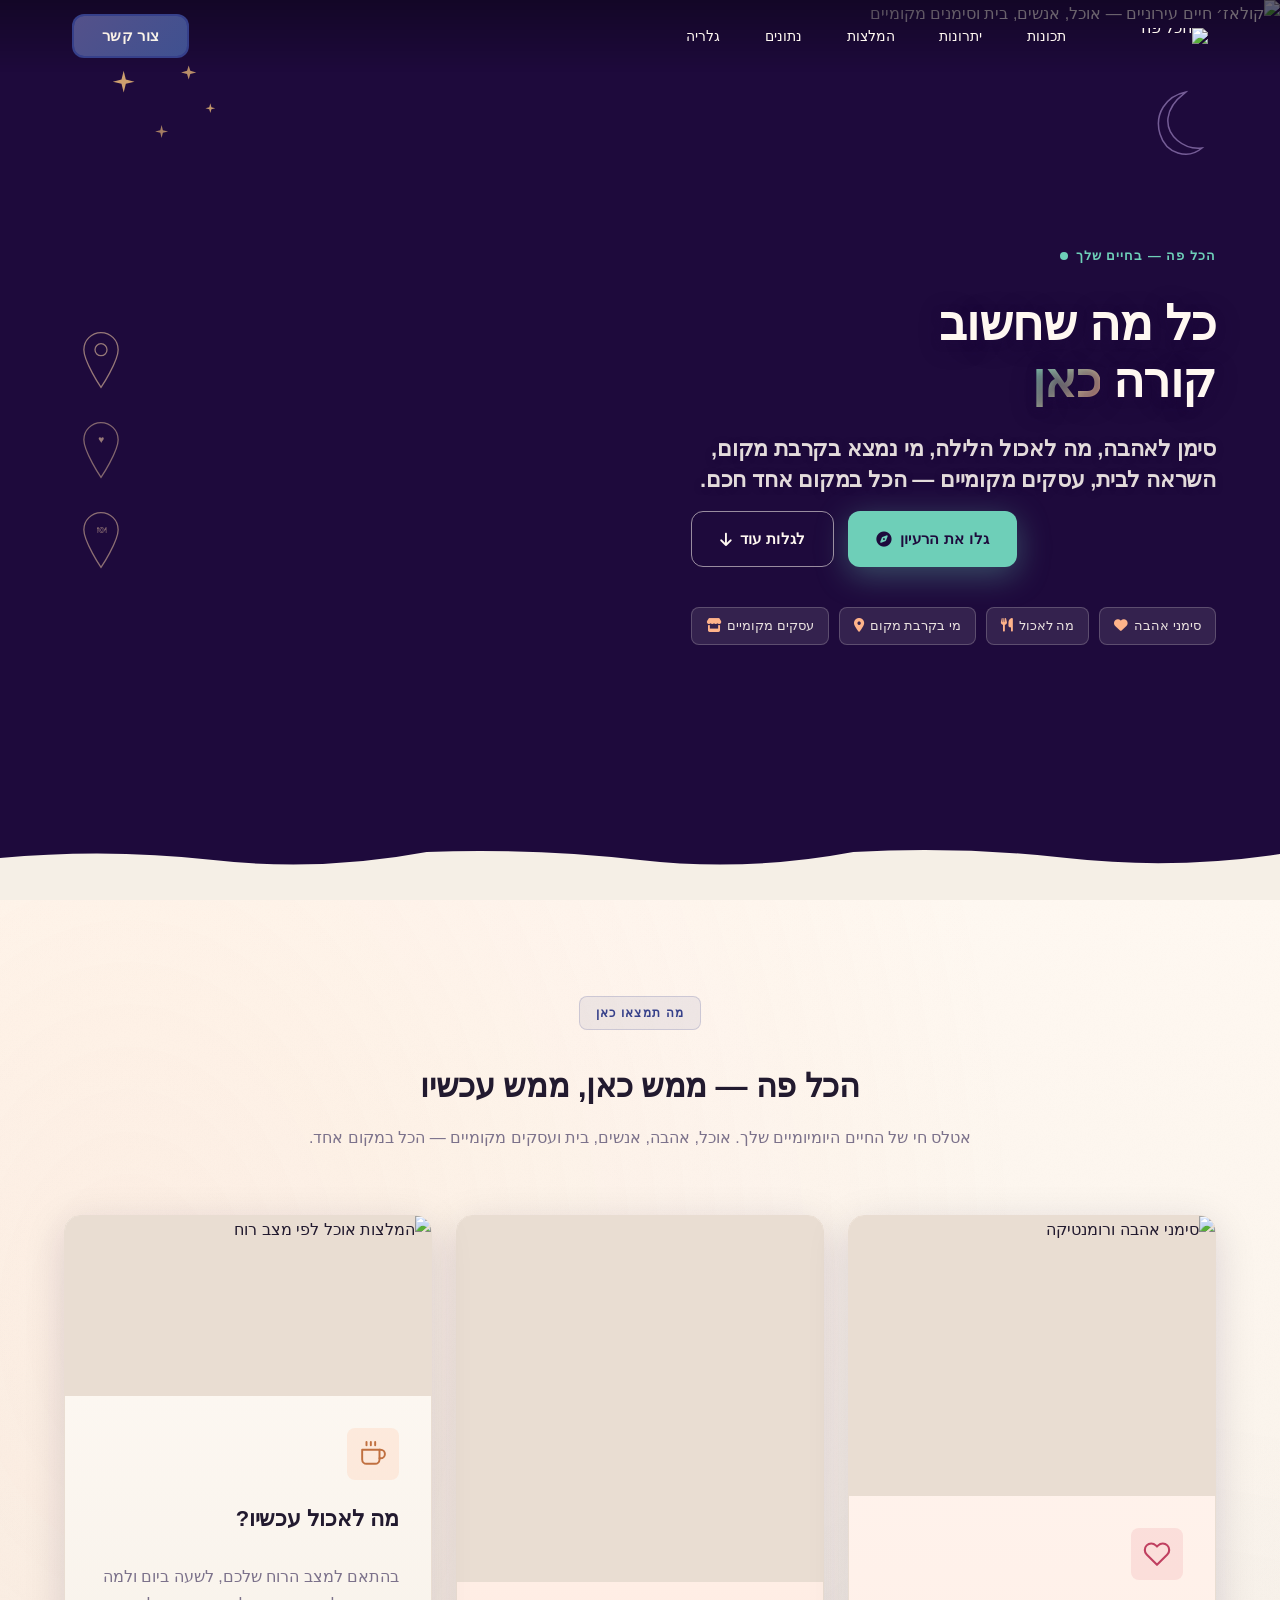
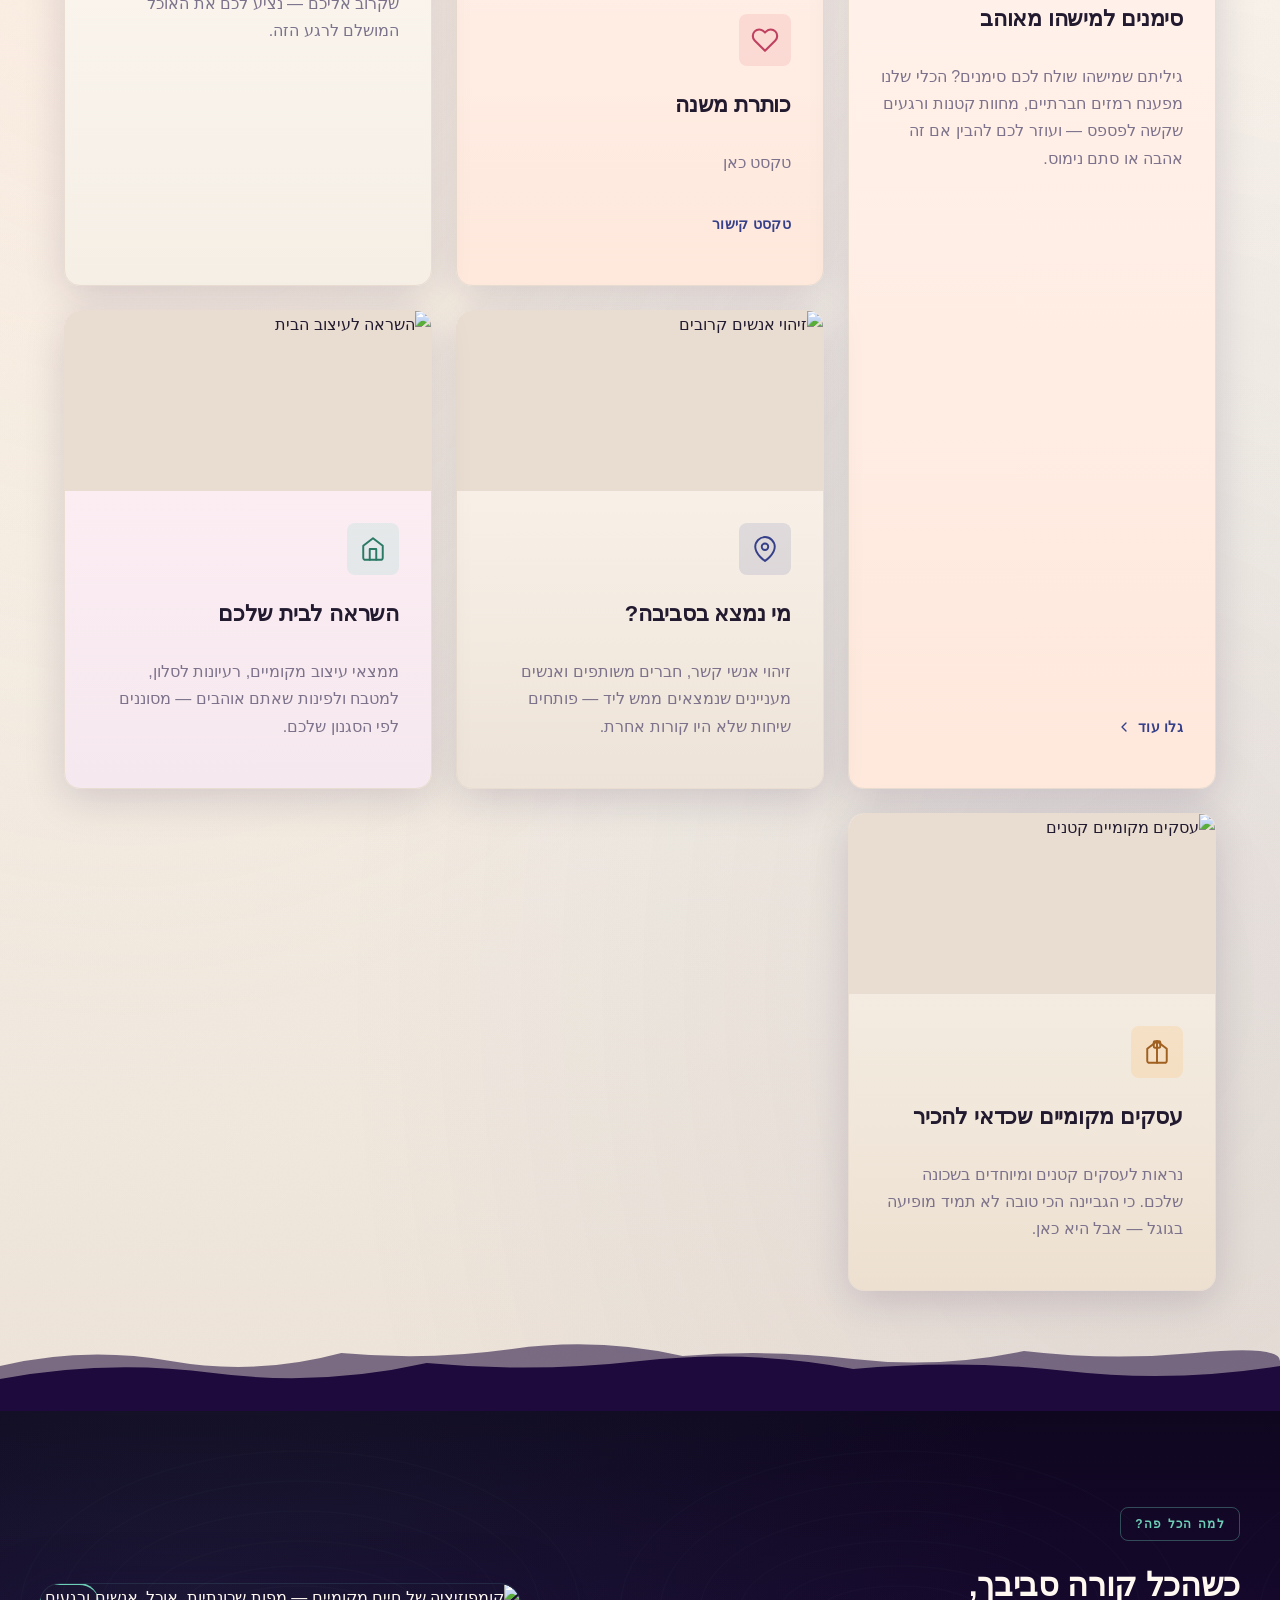
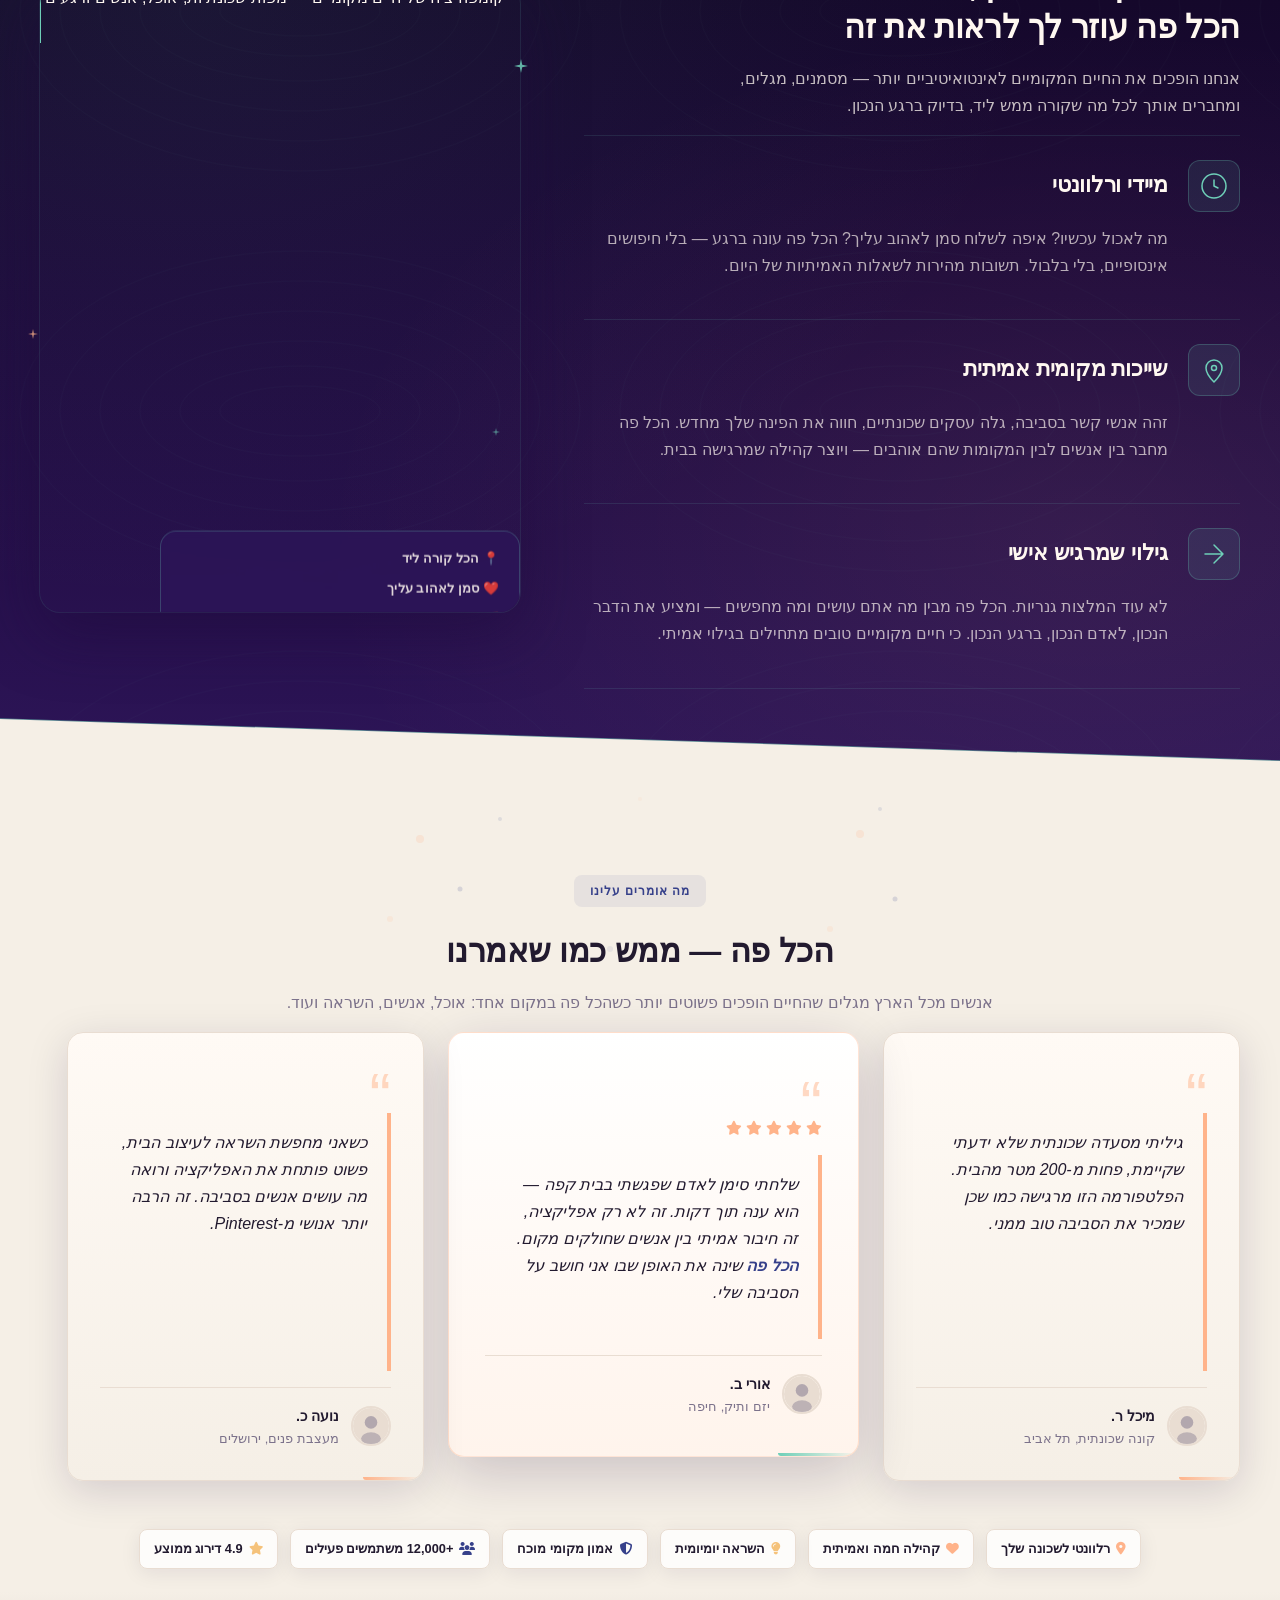
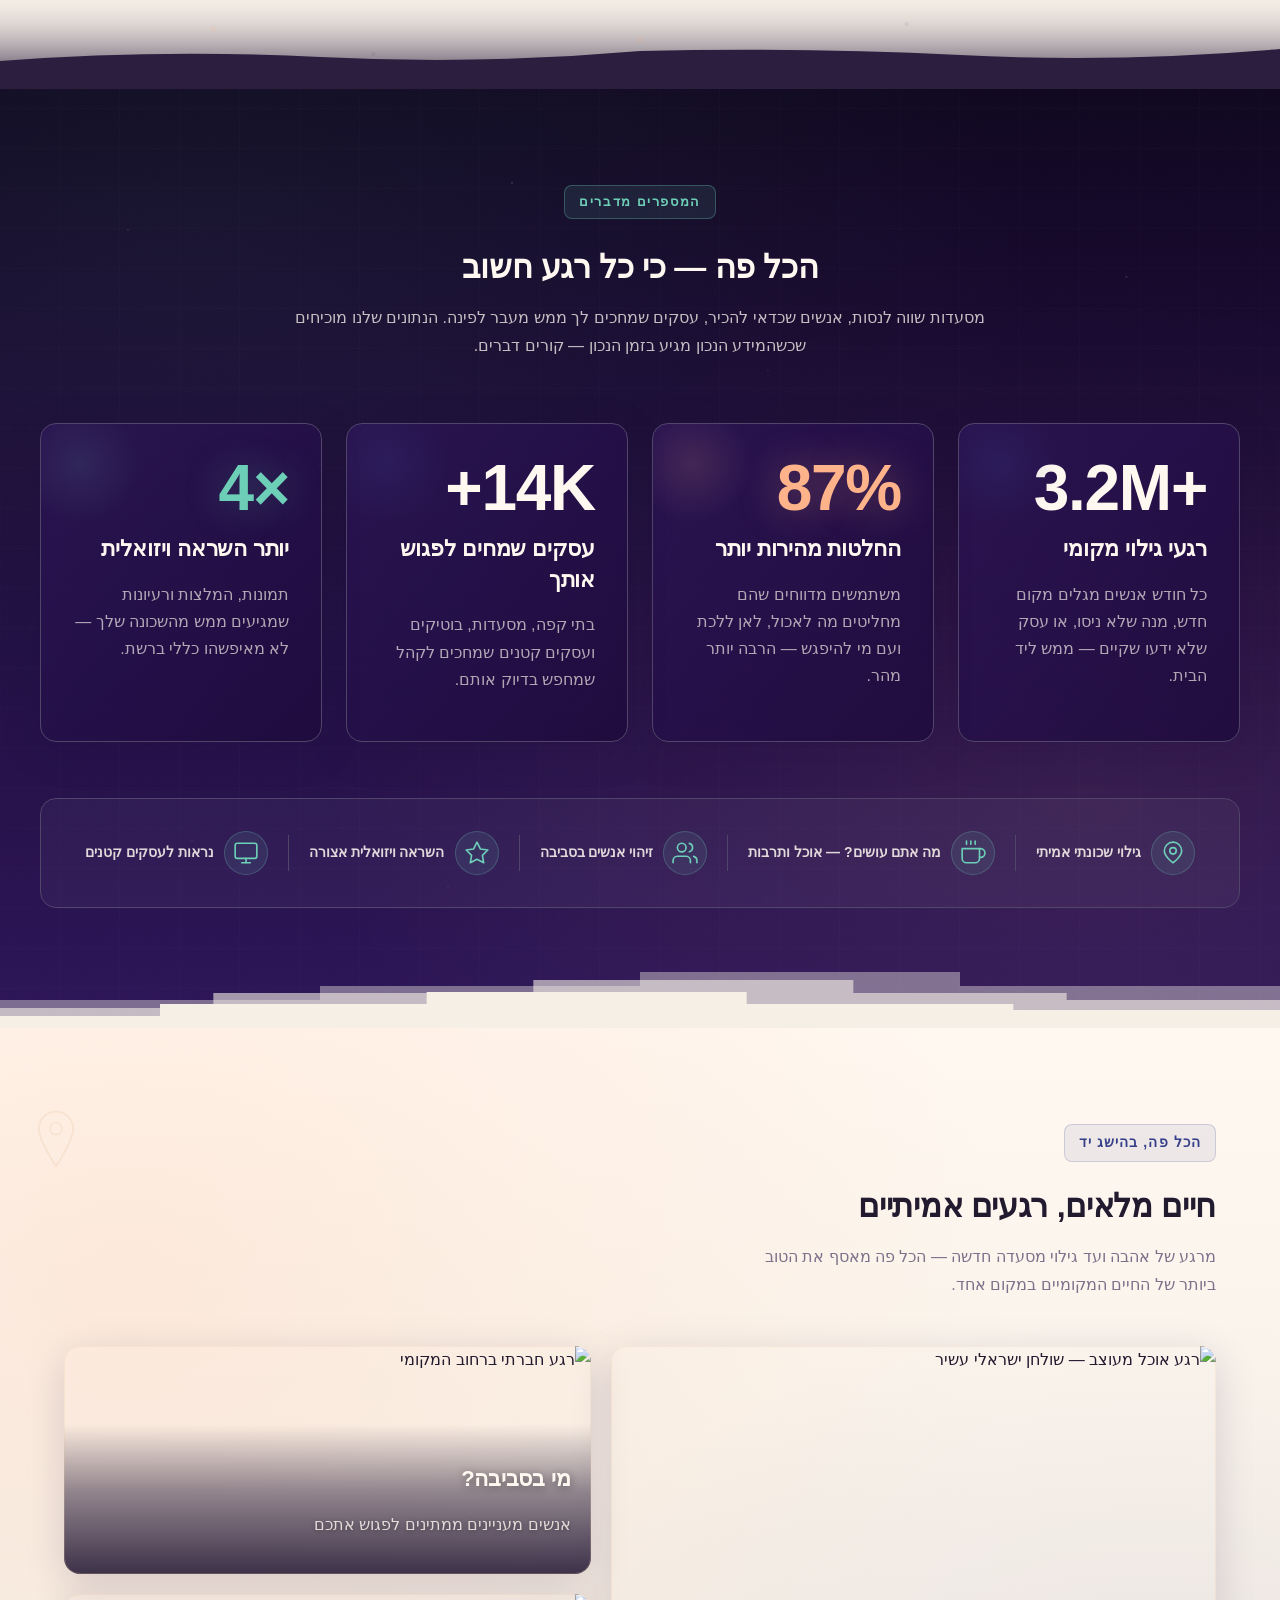
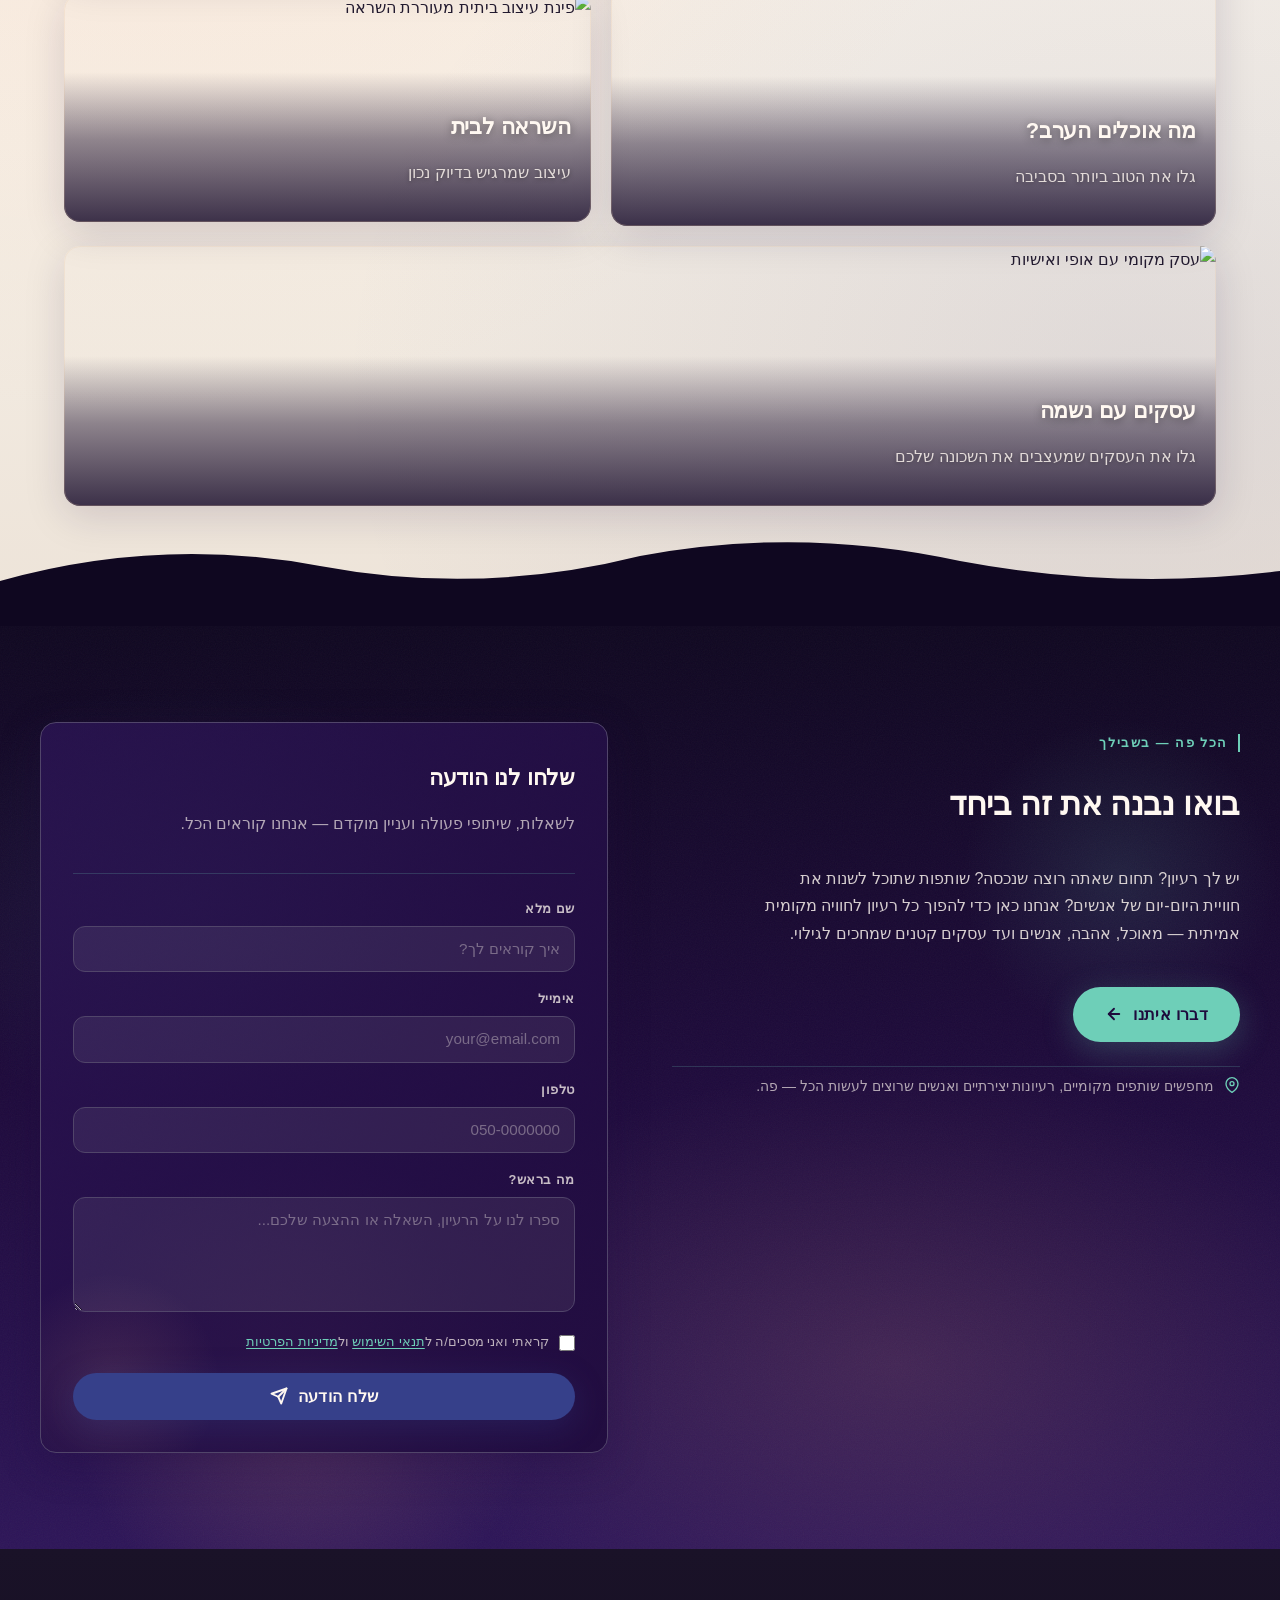
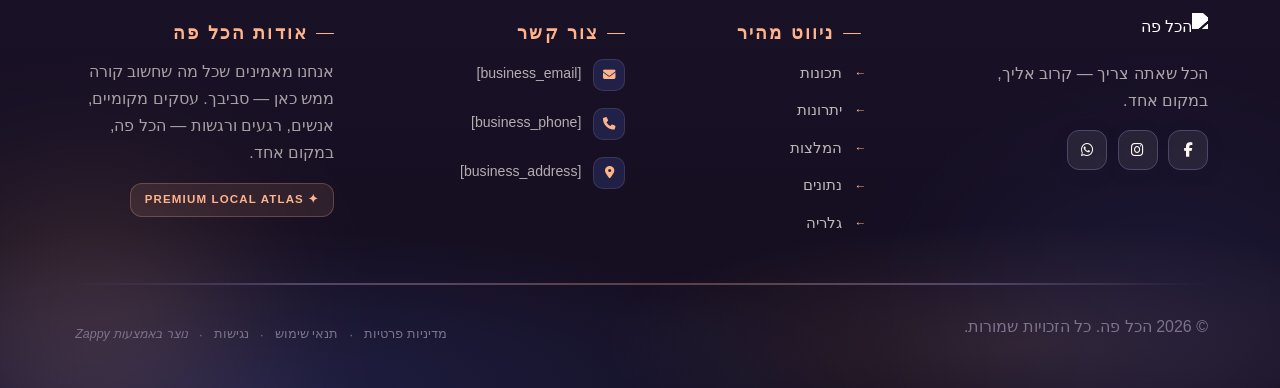
==== commit 65f05796: "Background sync: Progressive GitHub Sync" ====
--- a/index.html
+++ b/index.html
@@ -875,18 +875,30 @@
   <!-- Intro block -->
   <div class="index-features-container">
     <div class="index-features-intro">
-      <span class="index-features-eyebrow">מה תמצאו כאן</span>
-      <h2 class="index-features-title">הכל פה — ממש כאן, ממש עכשיו</h2>
+      <p class="zappy-editable"><span class="index-features-eyebrow">מה תמצאו כאן</span>
+      </p><h2 class="index-features-title">הכל פה — ממש כאן, ממש עכשיו</h2>
       <p class="index-features-subtitle">אטלס חי של החיים היומיומיים שלך. אוכל, אהבה, אנשים, בית ועסקים מקומיים — הכל במקום אחד.</p>
     </div>
 
     <!-- Mosaic grid -->
-    <div class="index-features-mosaic">
+    <div class="index-features-mosaic zappy-preserve-css-grid" id="zappy-auto-grid-1777744875388-zg6qc9" data-zappy-auto-grid="true" data-zappy-grid-align="start" data-original-item-width="403" data-original-gap="24px" style="--zappy-grid-cols: repeat(3, minmax(0, 1fr)); display: grid; grid-template-columns: repeat(3, minmax(0, 1fr)); align-items: stretch !important;" data-zappy-explicit-columns="true">
 
       <!-- Card 1 — Large, spans 2 rows (love signals) -->
-      <article class="index-features-card index-features-card--large index-features-card--blush">
+      <article class="index-features-card index-features-card--blush" style="background-color: rgba(0, 0, 0, 0) !important; grid-area: auto !important;" data-grid-item-index="0">
         <div class="index-features-card-img-wrap">
-          <img data-placeholder="index-features-image-1" data-context="Romantic love signal illustration: two people exchanging glances at a café, warm blush and ivory tones, editorial magazine style, symbolic heart motifs, soft grain texture, premium aesthetic" width="600" height="400" src="/assets/site-index-features-image-1.webp" alt="סימני אהבה ורומנטיקה">
+          <img data-placeholder="image-placeholder" data-context="Romantic love signal illustration: two people exchanging glances at a café, warm blush and ivory tones, editorial magazine style, symbolic heart motifs, soft grain texture, premium aesthetic" width="600" height="400" src="[data-uri]" alt="Image placeholder" data-element-type="image" data-element-id="new-grid-img-1777744967675-0-h7llydx46" style="cursor: pointer;" id="new-grid-img-1777744967675-0-h7llydx46" data-ai-slot="grid-item-image" data-zappy-base64-stripped="true">
+        </div>
+        <div class="index-features-card-body">
+          <div class="index-features-icon-badge index-features-icon-badge--rose">
+            <svg data-element-type="icon" data-icon-type="svg" xmlns="http://www.w3.org/2000/svg" width="28" height="28" viewBox="0 0 24 24" fill="none" stroke="currentColor" stroke-width="1.8" stroke-linecap="round" stroke-linejoin="round" aria-hidden="true" data-element-id="icon-1777744967674-ylt4cw1zt"><path d="M20.84 4.61a5.5 5.5 0 0 0-7.78 0L12 5.67l-1.06-1.06a5.5 5.5 0 0 0-7.78 7.78l1.06 1.06L12 21.23l7.78-7.78 1.06-1.06a5.5 5.5 0 0 0 0-7.78z"></path></svg>
+          </div>
+          <h3 class="index-features-card-title" >כותרת משנה</h3>
+          <p class="index-features-card-text" >טקסט כאן</p>
+          <p class="zappy-editable"><a href="#" class="index-features-card-link">טקסט קישור</a>
+        </p></div>
+      </article><article class="index-features-card index-features-card--large index-features-card--blush" data-grid-item-index="1">
+        <div class="index-features-card-img-wrap">
+          <img data-placeholder="index-features-image-1" data-context="Romantic love signal illustration: two people exchanging glances at a café, warm blush and ivory tones, editorial magazine style, symbolic heart motifs, soft grain texture, premium aesthetic" width="600" height="400" src="/assets/site-index-features-image-1.webp" alt="סימני אהבה ורומנטיקה" data-element-type="image" data-element-id="img-1777744875249-l6a195z9l" >
         </div>
         <div class="index-features-card-body">
           <div class="index-features-icon-badge index-features-icon-badge--rose">
@@ -894,14 +906,14 @@
           </div>
           <h3 class="index-features-card-title">סימנים למישהו מאוהב</h3>
           <p class="index-features-card-text">גיליתם שמישהו שולח לכם סימנים? הכלי שלנו מפענח רמזים חברתיים, מחוות קטנות ורגעים שקשה לפספס — ועוזר לכם להבין אם זה אהבה או סתם נימוס.</p>
-          <a href="#" class="index-features-card-link">גלו עוד <svg xmlns="http://www.w3.org/2000/svg" width="16" height="16" viewBox="0 0 24 24" fill="none" stroke="currentColor" stroke-width="2" stroke-linecap="round" stroke-linejoin="round" aria-hidden="true"><polyline points="15 18 9 12 15 6"></polyline></svg></a>
-        </div>
+          <p class="zappy-editable"><a href="#" class="index-features-card-link">גלו עוד <svg xmlns="http://www.w3.org/2000/svg" width="16" height="16" viewBox="0 0 24 24" fill="none" stroke="currentColor" stroke-width="2" stroke-linecap="round" stroke-linejoin="round" aria-hidden="true" data-element-type="icon" data-element-id="icon-1777744875245-3ely81kec" data-icon-type="svg"><polyline points="15 18 9 12 15 6"></polyline></svg></a>
+        </p></div>
       </article>
 
       <!-- Card 2 — Food -->
-      <article class="index-features-card index-features-card--ivory">
+      <article class="index-features-card index-features-card--ivory" data-grid-item-index="2">
         <div class="index-features-card-img-wrap index-features-card-img-wrap--sm">
-          <img data-placeholder="index-features-image-2" data-context="Overhead flat-lay of a beautifully styled plate of food, warm ivory and terracotta tones, editorial food photography style, premium restaurant ambiance, symbolic fork and plate motifs" width="400" height="280" src="/assets/site-index-features-image-2.webp" alt="המלצות אוכל לפי מצב רוח">
+          <img data-placeholder="index-features-image-2" data-context="Overhead flat-lay of a beautifully styled plate of food, warm ivory and terracotta tones, editorial food photography style, premium restaurant ambiance, symbolic fork and plate motifs" width="400" height="280" src="/assets/site-index-features-image-2.webp" alt="המלצות אוכל לפי מצב רוח" data-element-type="image" data-element-id="img-1777744875249-e8gn562u2" >
         </div>
         <div class="index-features-card-body">
           <div class="index-features-icon-badge index-features-icon-badge--peach">
@@ -913,9 +925,9 @@
       </article>
 
       <!-- Card 3 — Nearby people -->
-      <article class="index-features-card index-features-card--warm">
+      <article class="index-features-card index-features-card--warm" data-grid-item-index="3">
         <div class="index-features-card-img-wrap index-features-card-img-wrap--sm">
-          <img data-placeholder="index-features-image-3" data-context="Illustrated map view of a neighborhood with small person icons and location pins, warm plum and mint tones, premium editorial style, symbolic connection between people nearby, magazine atlas aesthetic" width="400" height="280" src="/assets/site-index-features-image-3.webp" alt="זיהוי אנשים קרובים">
+          <img data-placeholder="index-features-image-3" data-context="Illustrated map view of a neighborhood with small person icons and location pins, warm plum and mint tones, premium editorial style, symbolic connection between people nearby, magazine atlas aesthetic" width="400" height="280" src="/assets/site-index-features-image-3.webp" alt="זיהוי אנשים קרובים" data-element-type="image" data-element-id="img-1777744875249-x8ywkjs1x" >
         </div>
         <div class="index-features-card-body">
           <div class="index-features-icon-badge index-features-icon-badge--indigo">
@@ -927,9 +939,9 @@
       </article>
 
       <!-- Card 4 — Home design -->
-      <article class="index-features-card index-features-card--blush-light">
+      <article class="index-features-card index-features-card--blush-light" data-grid-item-index="4">
         <div class="index-features-card-img-wrap index-features-card-img-wrap--sm">
-          <img data-placeholder="index-features-image-4" data-context="Elegant interior design inspiration mood board, warm ivory and sage tones, premium editorial magazine style, cozy living room with curated objects and plants, collectible printed guide aesthetic" width="400" height="280" src="/assets/site-index-features-image-4.webp" alt="השראה לעיצוב הבית">
+          <img data-placeholder="index-features-image-4" data-context="Elegant interior design inspiration mood board, warm ivory and sage tones, premium editorial magazine style, cozy living room with curated objects and plants, collectible printed guide aesthetic" width="400" height="280" src="/assets/site-index-features-image-4.webp" alt="השראה לעיצוב הבית" data-element-type="image" data-element-id="img-1777744875250-ou5ss0ctb" >
         </div>
         <div class="index-features-card-body">
           <div class="index-features-icon-badge index-features-icon-badge--sage">
@@ -941,9 +953,9 @@
       </article>
 
       <!-- Card 5 — Local businesses -->
-      <article class="index-features-card index-features-card--ivory-deep">
+      <article class="index-features-card index-features-card--ivory-deep" data-grid-item-index="5">
         <div class="index-features-card-img-wrap index-features-card-img-wrap--sm">
-          <img data-placeholder="index-features-image-5" data-context="Charming small local shop storefront with warm lighting, artisan products displayed in window, warm plum and peach tones, editorial premium style, hyperlocal neighborhood business discovery aesthetic" width="400" height="280" src="/assets/site-index-features-image-5.webp" alt="עסקים מקומיים קטנים">
+          <img data-placeholder="index-features-image-5" data-context="Charming small local shop storefront with warm lighting, artisan products displayed in window, warm plum and peach tones, editorial premium style, hyperlocal neighborhood business discovery aesthetic" width="400" height="280" src="/assets/site-index-features-image-5.webp" alt="עסקים מקומיים קטנים" data-element-type="image" data-element-id="img-1777744875250-4cjh2r1ml" >
         </div>
         <div class="index-features-card-body">
           <div class="index-features-icon-badge index-features-icon-badge--amber">
@@ -1095,9 +1107,9 @@
     </header>
 
     <!-- Cards Row -->
-    <div class="tst-cards-row">
+    <div class="tst-cards-row zappy-preserve-css-grid" id="zappy-auto-grid-1777744875440-ywcjb5" data-zappy-auto-grid="true" data-zappy-grid-align="end" data-original-item-width="357" data-original-gap="24px" style="--zappy-grid-cols: 357.24px 410.844px 357.24px; grid-template-columns: 357.24px 410.844px 357.24px; align-items: stretch !important;" data-zappy-explicit-columns="true">
       <!-- Card 1 - side card -->
-      <article class="tst-card tst-card--side">
+      <article class="tst-card tst-card--side" data-grid-item-index="0">
         <div class="tst-quote-mark" aria-hidden="true">“</div>
         <blockquote class="tst-quote">
           <p>גיליתי מסעדה שכונתית שלא ידעתי שקיימת, פחות מ-200 מטר מהבית. הפלטפורמה הזו מרגישה כמו שכן שמכיר את הסביבה טוב ממני.</p>
@@ -1119,14 +1131,14 @@
       </article>
 
       <!-- Card 2 - center card (featured) -->
-      <article class="tst-card tst-card--center">
+      <article class="tst-card tst-card--center" data-grid-item-index="1">
         <div class="tst-quote-mark" aria-hidden="true">“</div>
         <div class="tst-stars" aria-label="חמישה כוכבים">
-          <i class="fas fa-star" aria-hidden="true"></i>
-          <i class="fas fa-star" aria-hidden="true"></i>
-          <i class="fas fa-star" aria-hidden="true"></i>
-          <i class="fas fa-star" aria-hidden="true"></i>
-          <i class="fas fa-star" aria-hidden="true"></i>
+          <i class="fas fa-star" aria-hidden="true" data-element-type="icon" data-element-id="icon-1777744875242-a8tgm9bwc" data-icon-type="fontawesome" style="pointer-events: auto; cursor: pointer;"></i>
+          <i class="fas fa-star" aria-hidden="true" data-element-type="icon" data-element-id="icon-1777744875242-dlabz5luz" data-icon-type="fontawesome" style="pointer-events: auto; cursor: pointer;"></i>
+          <i class="fas fa-star" aria-hidden="true" data-element-type="icon" data-element-id="icon-1777744875242-j7k6ymm3u" data-icon-type="fontawesome" style="pointer-events: auto; cursor: pointer;"></i>
+          <i class="fas fa-star" aria-hidden="true" data-element-type="icon" data-element-id="icon-1777744875242-bgstqgg78" data-icon-type="fontawesome" style="pointer-events: auto; cursor: pointer;"></i>
+          <i class="fas fa-star" aria-hidden="true" data-element-type="icon" data-element-id="icon-1777744875242-toi2fx60o" data-icon-type="fontawesome" style="pointer-events: auto; cursor: pointer;"></i>
         </div>
         <blockquote class="tst-quote">
           <p>שלחתי סימן לאדם שפגשתי בבית קפה — הוא ענה תוך דקות. זה לא רק אפליקציה, זה חיבור אמיתי בין אנשים שחולקים מקום. <strong>הכל פה</strong> שינה את האופן שבו אני חושב על הסביבה שלי.</p>
@@ -1148,7 +1160,7 @@
       </article>
 
       <!-- Card 3 - side card -->
-      <article class="tst-card tst-card--side">
+      <article class="tst-card tst-card--side" data-grid-item-index="2">
         <div class="tst-quote-mark" aria-hidden="true">“</div>
         <blockquote class="tst-quote">
           <p>כשאני מחפשת השראה לעיצוב הבית, פשוט פותחת את האפליקציה ורואה מה עושים אנשים בסביבה. זה הרבה יותר אנושי מ-Pinterest.</p>
@@ -1177,23 +1189,23 @@
         רלוונטי לשכונה שלך
       </span>
       <span class="tst-badge">
-        <i class="fas fa-heart" aria-hidden="true"></i>
+        <i class="fas fa-heart" aria-hidden="true" data-element-type="icon" data-element-id="icon-1777744875242-tges2iiz9" data-icon-type="fontawesome"></i>
         קהילה חמה ואמיתית
       </span>
-      <span class="tst-badge">
-        <i class="fas fa-lightbulb" aria-hidden="true"></i>
+      <span class="tst-badge" >
+        <i class="fas fa-lightbulb" aria-hidden="true" style="cursor: pointer;"></i>
         השראה יומיומית
       </span>
       <span class="tst-badge">
-        <i class="fas fa-shield-alt" aria-hidden="true"></i>
+        <i class="fas fa-shield-alt" aria-hidden="true" data-element-type="icon" data-element-id="icon-1777744875243-diaex5nst" data-icon-type="fontawesome"></i>
         אמון מקומי מוכח
       </span>
       <span class="tst-badge">
-        <i class="fas fa-users" aria-hidden="true"></i>
+        <i class="fas fa-users" aria-hidden="true" data-element-type="icon" data-element-id="icon-1777744875243-jllym24ar" data-icon-type="fontawesome"></i>
         +12,000 משתמשים פעילים
       </span>
       <span class="tst-badge">
-        <i class="fas fa-star" aria-hidden="true"></i>
+        <i class="fas fa-star" aria-hidden="true" data-element-type="icon" data-element-id="icon-1777744875243-djyh3pcrg" data-icon-type="fontawesome"></i>
         4.9 דירוג ממוצע
       </span>
     </div>
